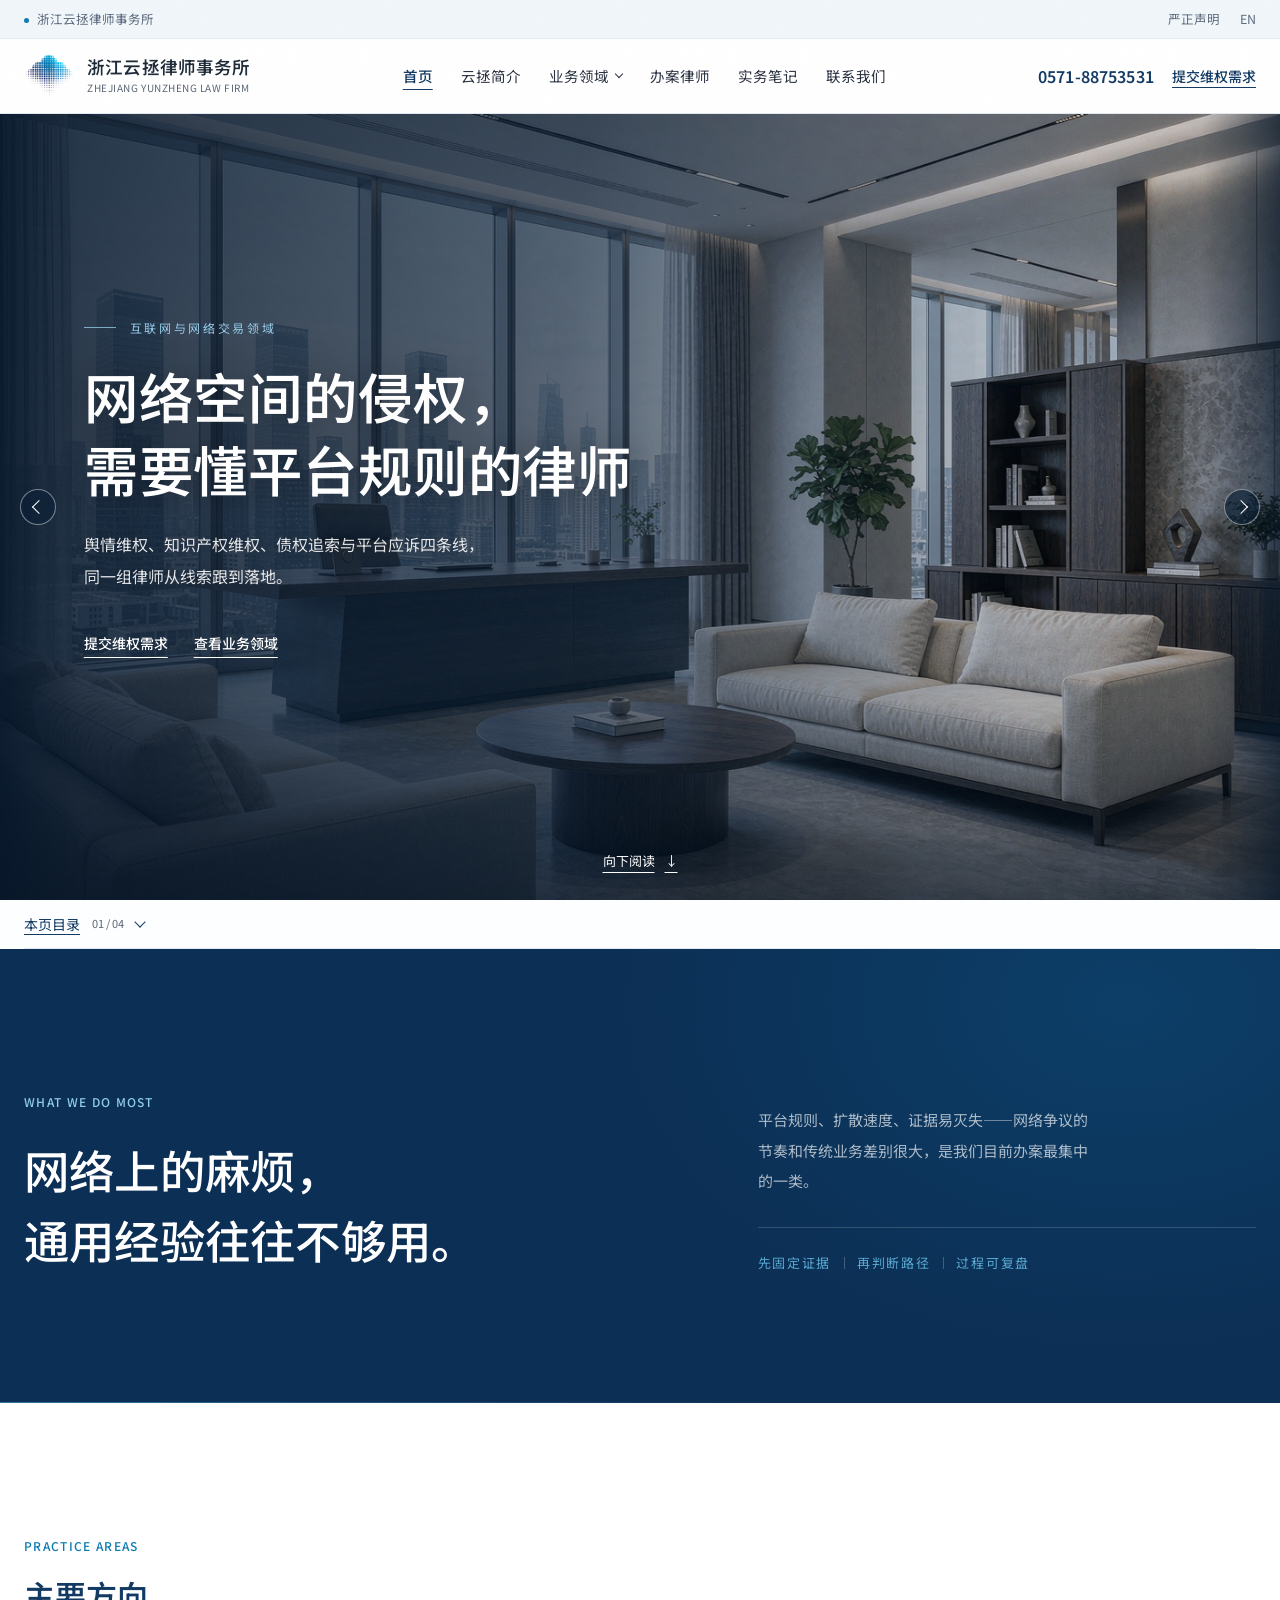
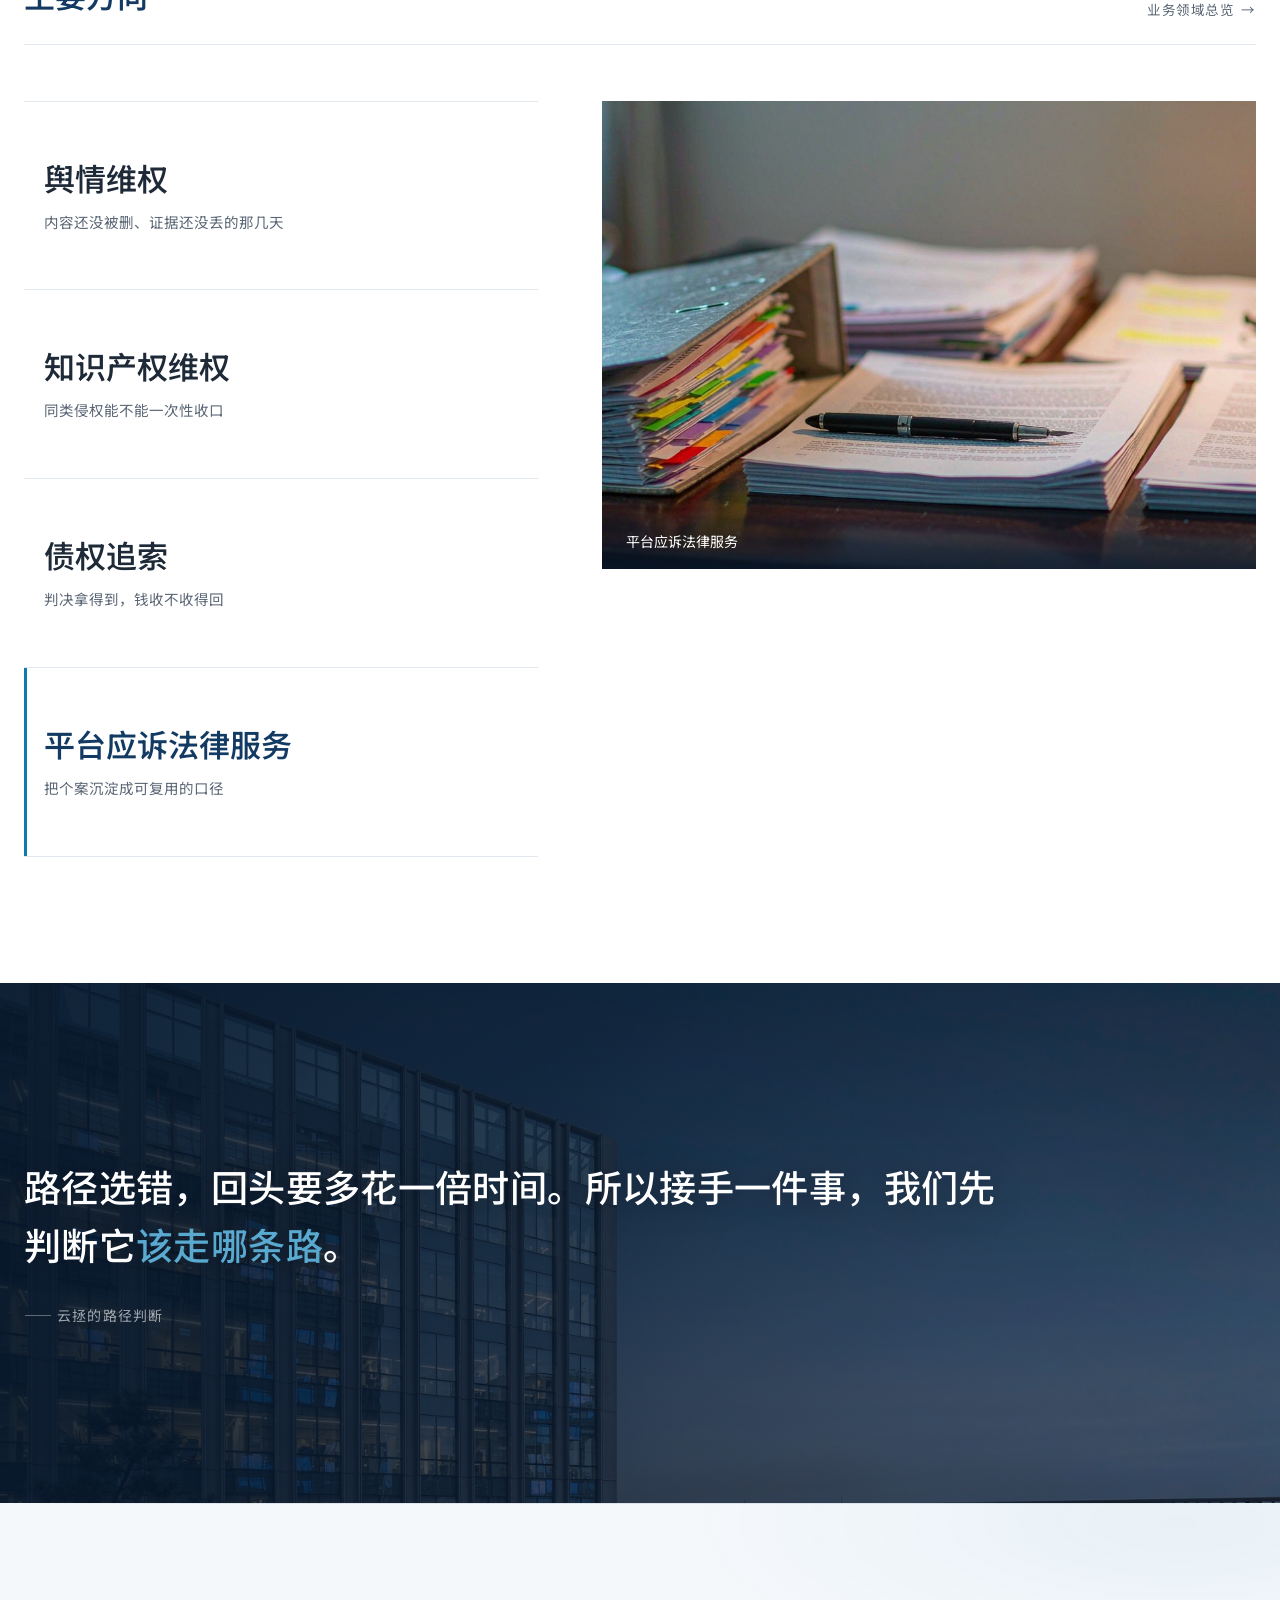
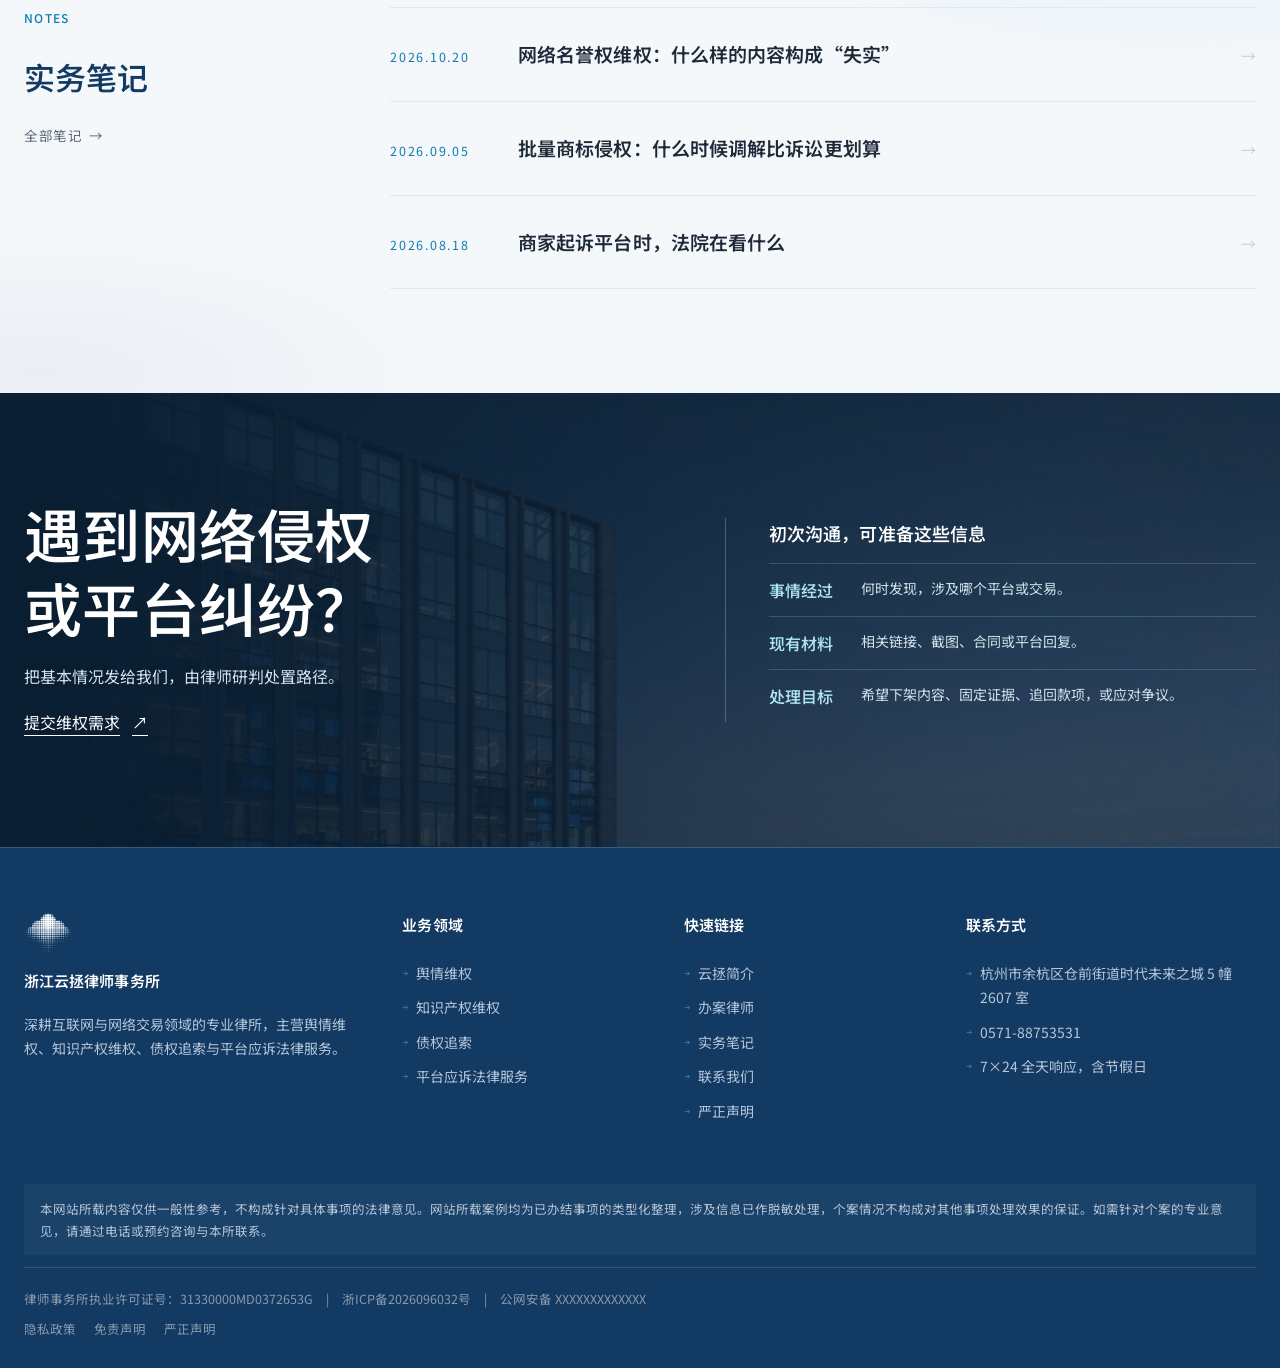
==== index.html @ eb2b9661 "Publish the latest Yunzheng website preview" ====
<!DOCTYPE html>
<html lang="zh-CN" data-page-motion="home">
<head>
<meta charset="UTF-8">
<meta name="viewport" content="width=device-width, initial-scale=1">
<title>浙江云拯律师事务所 | 舆情维权 · 知识产权维权 · 债权追索 · 平台应诉</title>
<meta name="description" content="深耕互联网与网络交易领域的专业律所，为品牌方、企业与电商平台提供舆情维权、知识产权维权、债权追索与平台应诉法律服务。">
<meta property="og:type" content="website">
<meta property="og:site_name" content="浙江云拯律师事务所">
<meta property="og:locale" content="zh_CN">
<meta property="og:title" content="浙江云拯律师事务所 | 舆情维权 · 知识产权维权 · 债权追索 · 平台应诉">
<meta property="og:description" content="深耕互联网与网络交易领域的律师事务所，提供从线索发现到处置落地的全流程法律服务。">
<meta property="og:url" content="https://loylee486-cloud.github.io/yunzheng-law-demo/">
<meta property="og:image" content="https://loylee486-cloud.github.io/yunzheng-law-demo/assets/img/hero-1.jpg">
<link rel="preload" as="image" href="assets/img/hero-1.jpg" fetchpriority="high">
<link rel="icon" type="image/png" href="assets/favicon.png">
<link rel="stylesheet" href="assets/style.css?v=20">
<script type="application/ld+json">
{
  "@context": "https://schema.org",
  "@graph": [
    {
      "@type": "LegalService",
      "@id": "https://www.cloudguardlaw.com/#org",
      "name": "浙江云拯律师事务所",
      "alternateName": "ZHEJIANG YUNZHENG LAW FIRM",
      "url": "https://www.cloudguardlaw.com/",
      "logo": "https://www.cloudguardlaw.com/assets/logo.png",
      "image": "https://www.cloudguardlaw.com/assets/logo.png",
      "description": "深耕互联网与网络交易领域的律师事务所，主营舆情维权、知识产权维权、债权追索与平台应诉法律服务。",
      "address": {
        "@type": "PostalAddress",
        "streetAddress": "仓前街道时代未来之城5幢2607室",
        "addressLocality": "杭州市",
        "addressRegion": "浙江省",
        "addressCountry": "CN"
      },
      "telephone": "+86-571-88753531",
      "areaServed": {
        "@type": "Country",
        "name": "中国"
      },
      "knowsAbout": [
        "网络名誉权维权",
        "网络侵权投诉",
        "舆情维权",
        "商标权维权",
        "著作权维权",
        "知识产权维权",
        "债权追索",
        "民间借贷纠纷",
        "货款追索",
        "合同欠款诉讼",
        "财产保全与强制执行",
        "平台治理应诉",
        "电商平台应诉法律服务"
      ]
    },
    {
      "@type": "WebSite",
      "@id": "https://www.cloudguardlaw.com/#site",
      "url": "https://www.cloudguardlaw.com/",
      "name": "浙江云拯律师事务所",
      "publisher": {
        "@id": "https://www.cloudguardlaw.com/#org"
      },
      "inLanguage": "zh-CN"
    }
  ]
}
</script>
<link rel="stylesheet" href="assets/interactions.css?v=11">
<link rel="stylesheet" href="assets/refinement.css?v=2">
</head>
<body>
<div class="topbar">
  <div class="wrap">
    <span><i class="dot"></i>浙江云拯律师事务所</span>
    <span class="right"><a href="#">严正声明</a><a href="#">EN</a></span>
  </div>
</div>

<header class="nav">
  <div class="wrap">
    <a href="index.html" class="brand">
      <span class="mark"><img src="assets/logo.png" alt="浙江云拯律师事务所"></span>
      <span>
        <span class="name">浙江云拯律师事务所</span>
        <span class="sub">ZHEJIANG YUNZHENG LAW FIRM</span>
      </span>
    </a>
    <nav class="menu">
      <a href="index.html" class="on">首页</a>
      <a href="about.html">云拯简介</a>
<div class="has-sub">
        <a href="practice.html">业务领域<i class="car" aria-hidden="true"></i></a>
        <div class="submenu">
          <a href="practice.html" class="sm-item"><b>业务领域总览</b><span>主要方向与办理方式</span></a>
          <a href="practice-yuqing.html" class="sm-item"><b>01　舆情维权</b><span>网络名誉与商誉侵权处置</span></a>
          <a href="practice-ip.html" class="sm-item"><b>02　知识产权维权</b><span>商标、著作、专利权与不正当竞争</span></a>
          <a href="practice-zhaiquan.html" class="sm-item"><b>03　债权追索</b><span>借贷、货款与合同欠款的追索处置</span></a>
          <a href="practice-platform.html" class="sm-item"><b>04　平台应诉法律服务</b><span>为平台方提供应诉代理</span></a>
        </div>
      </div>
      <a href="team.html">办案律师</a>
      <a href="insights.html">实务笔记</a>
      <a href="contact.html">联系我们</a>
    </nav>
    <div class="nav-cta">
      <a href="tel:057188753531" class="tel">0571-88753531</a>
      <a href="contact.html" class="btn btn-gold">提交维权需求</a>
      <button type="button" class="burger" id="burger">菜单</button>
    </div>
  </div>
</header>


<section class="hs" id="heroSlider" role="region" aria-roledescription="carousel" aria-label="云拯律师事务所首页轮播">
  <div class="hs-track">

    <article class="hs-slide is-active" id="scene-network" role="group" aria-roledescription="场景" aria-label="网络侵权">
      <div class="hs-media">
        <img src="assets/img/hero-1.jpg" alt="杭州现代律所会客空间场景示意" fetchpriority="high" decoding="async">
      </div>
      <div class="hs-inner">
        <div class="wrap">
          <span class="hs-eyebrow">互联网与网络交易领域</span>
          <h1 class="hs-title"><span>网络空间的侵权，</span><span>需要懂平台规则的律师</span></h1>
          <p class="hs-lead">舆情维权、知识产权维权、债权追索与平台应诉四条线，<br class="d-only">同一组律师从线索跟到落地。</p>
          <div class="hs-acts">
            <a href="contact.html" class="hs-btn hs-btn-solid">提交维权需求</a>
            <a href="practice.html" class="hs-btn hs-btn-ghost">查看业务领域</a>
          </div>
        </div>
      </div>
    </article>

    <article class="hs-slide" id="scene-method" data-tone="light" role="group" aria-roledescription="场景" aria-label="办案方式" aria-hidden="true" inert>
      <div class="hs-media">
        <img src="assets/img/hero-2.jpg" alt="律所会议室中的案卷材料" decoding="async">
      </div>
      <div class="hs-inner">
        <div class="wrap">
          <span class="hs-eyebrow">办案方式</span>
          <h2 class="hs-title">每一起案件，<br>都由律师从线索跟到落地</h2>
          <p class="hs-lead">线索排查、证据固定、投诉发函、调解与诉讼，由同一组律师跟进，不在环节之间转手。</p>
          <div class="hs-acts">
            <a href="team.html" class="hs-btn hs-btn-solid">了解办案律师</a>
            <a href="practice.html" class="hs-btn hs-btn-ghost">查看业务领域</a>
          </div>
        </div>
      </div>
    </article>

    <article class="hs-slide" id="scene-hangzhou" data-tone="light" role="group" aria-roledescription="场景" aria-label="立足杭州" aria-hidden="true" inert>
      <div class="hs-media">
        <img src="assets/img/hero-3.jpg" alt="杭州江畔天际线场景示意" decoding="async">
      </div>
      <div class="hs-inner">
        <div class="wrap">
          <span class="hs-eyebrow">浙江 · 杭州</span>
          <h2 class="hs-title">立足杭州，<br>面向全国提供法律服务</h2>
          <p class="hs-lead">基于对平台规则与各地裁判尺度的持续研究，为跨区域案件给出可执行方案。</p>
          <div class="hs-acts">
            <a href="contact.html" class="hs-btn hs-btn-solid">联系我们</a>
            <a href="about.html" class="hs-btn hs-btn-ghost">了解云拯</a>
          </div>
        </div>
      </div>
    </article>

  </div>

  <button type="button" class="hs-edge hs-edge-prev" aria-label="上一个场景"></button>
  <button type="button" class="hs-edge hs-edge-next" aria-label="下一个场景"></button>
  <span class="hs-status" role="status"></span>
  <a class="hs-read" href="#home-intro">向下阅读 <span aria-hidden="true">↓</span></a>
</section>

<section class="stmt no-wnum" id="home-intro">
  <div class="wrap">
    <div class="stmt-grid">
      <div class="stmt-lead">
        <span class="eyebrow-sm">What we do most</span>
        <h2>网络上的麻烦，<br>通用经验往往不够用。</h2>
      </div>
      <div class="stmt-side">
        <p>平台规则、扩散速度、证据易灭失——网络争议的节奏和传统业务差别很大，是我们目前办案最集中的一类。</p>
        <div class="stmt-keys"><span>先固定证据</span><span>再判断路径</span><span>过程可复盘</span></div>
      </div>
    </div>
  </div>
</section>

<section class="focus no-wnum" id="home-practice">
  <div class="wrap">
    <div class="focus-top">
      <div>
        <span class="eyebrow-sm">Practice areas</span>
        <h2>主要方向</h2>
      </div>
      <a class="focus-all" href="practice.html">业务领域总览<i>→</i></a>
    </div>
    <div class="focus-grid">
      <div class="focus-list">
        <a href="practice-yuqing.html" class="fl on" data-f="0">
          <b>舆情维权</b><em>内容还没被删、证据还没丢的那几天</em>
        </a>
        <a href="practice-ip.html" class="fl" data-f="1">
          <b>知识产权维权</b><em>同类侵权能不能一次性收口</em>
        </a>
        <a href="practice-zhaiquan.html" class="fl" data-f="2">
          <b>债权追索</b><em>判决拿得到，钱收不收得回</em>
        </a>
        <a href="practice-platform.html" class="fl" data-f="3">
          <b>平台应诉法律服务</b><em>把个案沉淀成可复用的口径</em>
        </a>
      </div>
      <div class="focus-stage" aria-hidden="true">
        <figure class="fs on" data-f="0"><img src="assets/img/editorial-20261118/band-night.jpg" alt="无人数字化法律研究办公区场景示意" loading="lazy"></figure>
        <figure class="fs" data-f="1"><img src="assets/img/band-desk.jpg" alt="桌上的案卷与证据材料" loading="lazy"></figure>
        <figure class="fs" data-f="2"><img src="assets/img/ph-zhaiquan.jpg" alt="债权案件卷宗" loading="lazy"></figure>
        <figure class="fs" data-f="3"><img src="assets/img/band-meet.jpg" alt="会议桌上的案卷材料" loading="lazy"></figure>
        <div class="focus-caption" aria-hidden="true">舆情维权</div>
      </div>
    </div>
  </div>
</section>

<section class="ab-quote has-photo">
  <img class="qbg" src="assets/img/band-city.jpg" alt="" loading="lazy">
  <div class="wrap">
    <blockquote>路径选错，回头要多花一倍时间。所以接手一件事，我们先判断它<em>该走哪条路</em>。</blockquote>
    <div class="qsrc">—— 云拯的路径判断</div>
  </div>
</section>

<section class="sec notes no-wnum">
  <div class="wrap">
    <div class="notes-grid">
      <div class="notes-head">
        <span class="eyebrow-sm">Notes</span>
        <h2>实务笔记</h2>
        <a class="focus-all" href="insights.html">全部笔记<i>→</i></a>
      </div>
      <div class="notes-list">
        <a href="insights.html"><i>2026.10.20</i><b>网络名誉权维权：什么样的内容构成“失实”</b></a>
        <a href="insights.html"><i>2026.09.05</i><b>批量商标侵权：什么时候调解比诉讼更划算</b></a>
        <a href="insights.html"><i>2026.08.18</i><b>商家起诉平台时，法院在看什么</b></a>
      </div>
    </div>
  </div>
</section>

<section class="consult-closing" aria-labelledby="consult-heading">
  <img class="consult-photo" src="assets/img/band-city.jpg" alt="" loading="lazy" decoding="async">
  <div class="wrap consult-layout">
    <div class="consult-lead">
      <h2 id="consult-heading">遇到网络侵权<br>或平台纠纷？</h2>
      <p>把基本情况发给我们，由律师研判处置路径。</p>
      <a href="contact.html">提交维权需求 <span aria-hidden="true">↗</span></a>
    </div>
    <div class="consult-guide">
      <h3>初次沟通，可准备这些信息</h3>
      <dl>
        <div><dt>事情经过</dt><dd>何时发现，涉及哪个平台或交易。</dd></div>
        <div><dt>现有材料</dt><dd>相关链接、截图、合同或平台回复。</dd></div>
        <div><dt>处理目标</dt><dd>希望下架内容、固定证据、追回款项，或应对争议。</dd></div>
      </dl>
    </div>
  </div>
</section>

<footer class="home-footer">
  <div class="wrap">
    <div class="foot-grid">
      <div>
        <img class="footer-mark" src="assets/logo-white.png" alt="" width="48">
        <h4>浙江云拯律师事务所</h4>
        <p>深耕互联网与网络交易领域的专业律所，主营舆情维权、知识产权维权、债权追索与平台应诉法律服务。</p>
      </div>
      <div>
        <h4>业务领域</h4>
        <ul>
          <li><a href="practice-yuqing.html">舆情维权</a></li>
          <li><a href="practice-ip.html">知识产权维权</a></li>
          <li><a href="practice-zhaiquan.html">债权追索</a></li>
          <li><a href="practice-platform.html">平台应诉法律服务</a></li>
        </ul>
      </div>
      <div>
        <h4>快速链接</h4>
        <ul>
          <li><a href="about.html">云拯简介</a></li>
          <li><a href="team.html">办案律师</a></li>
          <li><a href="insights.html">实务笔记</a></li>
          <li><a href="contact.html">联系我们</a></li>
          <li><a href="#">严正声明</a></li>
        </ul>
      </div>
      <div>
        <h4>联系方式</h4>
        <ul>
          <li>杭州市余杭区仓前街道时代未来之城 5 幢 2607 室</li>
          <li><a href="tel:057188753531">0571-88753531</a></li>
          <li>7×24 全天响应，含节假日</li>
        </ul>
      </div>
    </div>
    <div class="disclaimer">本网站所载内容仅供一般性参考，不构成针对具体事项的法律意见。网站所载案例均为已办结事项的类型化整理，涉及信息已作脱敏处理，个案情况不构成对其他事项处理效果的保证。如需针对个案的专业意见，请通过电话或预约咨询与本所联系。</div>
    <div class="foot-b">
      <div>律师事务所执业许可证号：31330000MD0372653G　|　<a href="https://beian.miit.gov.cn/" target="_blank" rel="noopener">浙ICP备2026096032号</a>　|　公网安备 XXXXXXXXXXXXX</div>
      <div class="links"><a href="privacy.html">隐私政策</a><a href="disclaimer.html">免责声明</a><a href="#">严正声明</a></div>
    </div>
  </div>
</footer>

<div class="mbar">
  <a href="tel:057188753531" class="c1">拨打电话</a>
  <a href="contact.html" class="c2">提交需求</a>
</div>

<script src="assets/main.js?v=9"></script>
<script src="assets/interactions.js?v=9"></script>
</body>
</html>
---- assets/style.css ----
:root{
  --navy:#123A63;
  --navy-deep:#0C2F55;
  --gold:#0E7CB0;
  --gold-soft:#59A9D0;
  --ink:#1E2A38;
  --muted:#5A6675;
  --line:#E2E8F0;
  --soft:#F5F8FB;
  --tint:#EAF2FA;
}
*{margin:0;padding:0;box-sizing:border-box}
body{
  font-family:-apple-system,BlinkMacSystemFont,"PingFang SC","Hiragino Sans GB","Microsoft YaHei",sans-serif;
  color:var(--ink);background:#fff;line-height:1.75;
  -webkit-font-smoothing:antialiased;
}
a{text-decoration:none;color:inherit}
.wrap{max-width:1200px;margin:0 auto;padding:0 24px}
.eyebrow{font-size:12px;letter-spacing:.18em;color:var(--gold);text-transform:uppercase}
.sec{padding:88px 0}
.sec-soft{background:var(--soft)}
h2.t{font-size:32px;font-weight:600;letter-spacing:-.01em;display:flex;align-items:baseline;gap:16px;flex-wrap:wrap}
h2.t .en{display:inline;font-size:11.5px;font-weight:400;letter-spacing:.18em;color:#9BABBE;margin-top:0}
.blk-head h2.t .en,.sec-head h2.t .en{margin-left:9px}
.sec-head{margin-bottom:48px}
.sec-head p{color:var(--muted);margin-top:14px;max-width:640px}

/* topbar */
.topbar{background:#F1F6FB;color:#5C6B7E;font-size:12.5px;border-bottom:1px solid #E3EBF4}
.topbar .wrap{display:flex;justify-content:space-between;align-items:center;height:38px;gap:16px}
.topbar a:hover{color:var(--gold)}
.topbar .right{display:flex;gap:20px}
.dot{display:inline-block;width:5px;height:5px;border-radius:50%;background:var(--gold);margin-right:8px;vertical-align:middle}

/* nav */
header.nav{position:sticky;top:0;z-index:60;background:#fff;border-bottom:1px solid var(--line)}
.nav .wrap{display:flex;align-items:center;justify-content:space-between;height:74px}
.brand{display:flex;align-items:center;gap:13px;flex:none}
.brand .mark{width:50px;flex:none;display:block}
.brand .mark img{width:100%;height:auto;display:block}
.brand .name{display:block;font-size:17.5px;font-weight:600;letter-spacing:.01em;line-height:1.3;white-space:nowrap}
.brand .sub{display:block;font-size:10px;color:var(--muted);letter-spacing:-.02em;white-space:nowrap}
.menu{display:flex;align-items:center;gap:26px;font-size:14.5px;white-space:nowrap}
.menu a{position:relative;padding:4px 0;color:#2A3140}
.menu a:hover{color:var(--navy)}
.menu a::after{content:"";position:absolute;left:0;right:100%;bottom:0;height:2px;background:var(--gold);transition:right .25s}
.menu a:hover::after{right:0}

/* 业务领域 —— 下拉菜单 */
.menu .has-sub{position:relative;display:flex;align-items:center;height:74px}
.menu .has-sub>a{display:inline-flex;align-items:center;gap:7px}
.menu .has-sub>a .car{width:6px;height:6px;border-right:1.4px solid currentColor;border-bottom:1.4px solid currentColor;
  transform:translateY(-2px) rotate(45deg);transition:transform .3s}
.menu .has-sub:hover>a .car,.menu .has-sub.open>a .car{transform:translateY(1px) rotate(-135deg)}
.submenu{position:absolute;top:100%;left:-20px;width:264px;background:#fff;border:1px solid var(--line);
  box-shadow:0 18px 40px -18px rgba(18,58,99,.30);padding:8px;z-index:70;
  opacity:0;visibility:hidden;transform:translateY(-8px);transition:opacity .26s,transform .26s,visibility .26s}
.submenu::before{content:"";position:absolute;left:0;right:0;top:-26px;height:26px}
.menu .has-sub:hover>.submenu,.menu .has-sub:focus-within>.submenu,.menu .has-sub.open>.submenu{
  opacity:1;visibility:visible;transform:translateY(0)}
.sm-item{display:block;position:relative;padding:12px 14px 12px 16px;white-space:normal;color:var(--navy)}
.sm-item::after{display:none}
.sm-item::before{content:"";position:absolute;left:0;top:0;bottom:0;width:2px;background:var(--gold);
  transform:scaleY(0);transform-origin:center;transition:transform .3s}
.sm-item b{display:block;font-size:14.5px;font-weight:600;line-height:1.5;transition:color .28s}
.sm-item span{display:block;font-size:12px;color:#8A97A8;line-height:1.6;margin-top:4px;transition:color .28s}
.sm-item:hover{background:var(--navy-deep)}
.sm-item:hover::before{transform:scaleY(1)}
.sm-item:hover b{color:#fff}
.sm-item:hover span{color:#9FB8CE}
.sm-item.cur b{color:var(--gold)}
.sm-item.cur::before{transform:scaleY(1);background:var(--gold)}
.sm-item.cur:hover b{color:#fff}
.btn{display:inline-block;padding:11px 26px;border-radius:2px;font-size:14.5px;transition:.2s;cursor:pointer;border:1px solid transparent}
.btn-gold{background:var(--navy);color:#fff}
.btn-gold:hover{background:var(--navy-deep)}
.btn-line{border-color:var(--gold);color:var(--gold)}
.btn-line:hover{background:var(--gold);color:#fff}
.nav-cta{display:flex;align-items:center;gap:18px}
.nav-cta .tel{font-size:16px;font-weight:600;color:var(--navy);white-space:nowrap;
  letter-spacing:.01em;font-variant-numeric:tabular-nums}
.nav-cta .tel:hover{color:var(--gold)}
.nav-cta .btn{white-space:nowrap}
.burger{display:none;font-size:22px;background:none;border:none;cursor:pointer;color:var(--navy)}

/* hero —— 首屏铺满视口 */
:root{--headh:112px}
.hero{background:linear-gradient(168deg,#EDF5FC 0%,#F7FAFE 46%,#FFFFFF 100%);color:var(--navy);position:relative;overflow:hidden;isolation:isolate}
.hero .grid-bg{position:absolute;inset:-40px;z-index:0;
  background-image:linear-gradient(rgba(18,58,99,.05) 1px,transparent 1px),linear-gradient(90deg,rgba(18,58,99,.05) 1px,transparent 1px);
  background-size:76px 76px;
  -webkit-mask-image:radial-gradient(125% 95% at 62% 26%,#000 18%,transparent 76%);
  mask-image:radial-gradient(125% 95% at 62% 26%,#000 18%,transparent 76%);
  animation:gridSlide 34s linear infinite}
@keyframes gridSlide{
  0%{background-position:0 0,0 0}
  100%{background-position:76px 76px,76px 76px}
}
.hero .glow{position:absolute;inset:-18%;z-index:0;
  background:
    radial-gradient(46% 40% at 78% 12%,rgba(14,124,176,.16),transparent 64%),
    radial-gradient(52% 46% at 6% 92%,rgba(18,58,99,.09),transparent 66%),
    radial-gradient(30% 28% at 46% 54%,rgba(89,169,208,.13),transparent 72%);
  animation:heroDrift 22s ease-in-out infinite alternate}
@keyframes heroDrift{
  0%{transform:translate3d(0,0,0) scale(1)}
  50%{transform:translate3d(-3.2%,2.4%,0) scale(1.09)}
  100%{transform:translate3d(2.4%,-2%,0) scale(1.04)}
}
/* 首屏背景：流动线条 + 呼吸节点 + 缓慢旋转的环 */
.hero-web{position:absolute;inset:-60px;z-index:1;pointer-events:none;overflow:hidden}
.hero-web svg{position:absolute;left:50%;top:50%;transform:translate(-50%,-50%);
  width:max(1440px,118%);height:100%;min-height:640px}
.hero-web .ln{fill:none;stroke:rgba(18,58,99,.15);stroke-width:1}
.hero-web .fl{fill:none;stroke:rgba(14,124,176,.6);stroke-width:1.4;stroke-linecap:round;
  stroke-dasharray:5 260;animation:dashFlow 9s linear infinite}
.hero-web .fl.d2{animation-duration:12s;animation-delay:-3s}
.hero-web .fl.d3{animation-duration:15s;animation-delay:-6s}
@keyframes dashFlow{from{stroke-dashoffset:1320}to{stroke-dashoffset:0}}
.hero-web .nd{fill:rgba(14,124,176,.85);animation:ndBreathe 4.2s ease-in-out infinite}
.hero-web .nd:nth-of-type(2n){animation-delay:-1.4s}
.hero-web .nd:nth-of-type(3n){animation-delay:-2.6s}
@keyframes ndBreathe{0%,100%{opacity:.28}50%{opacity:1}}
/* 源头：侵权内容出现，向外扩散 */
.hero-web .src{fill:#0E7CB0}
.hero-web .src-pulse{fill:none;stroke:rgba(14,124,176,.5);stroke-width:1;animation:srcPulse 3.8s ease-out infinite}
.hero-web .src-pulse.p2{animation-delay:-1.9s}
@keyframes srcPulse{0%{r:8;opacity:.8}100%{r:56;opacity:0}}
/* 处置节点：盾牌呼吸，被拦下的传播在此消散 */
.hero-web .sh{fill:rgba(255,255,255,.94);stroke:rgba(18,58,99,.32);stroke-width:1.4}
.hero-web .sh-in{fill:none;stroke:#0E7CB0;stroke-width:2.2;stroke-linecap:round;stroke-linejoin:round}
.hero-web .block{fill:rgba(14,124,176,.85);animation:blockFade 3.8s ease-out infinite}
@keyframes blockFade{0%{opacity:.95;r:3.5}60%{opacity:0;r:11}100%{opacity:0;r:11}}
.hero-web .ln.off{stroke:rgba(18,58,99,.07)}
/* 平台内容页：框体漂浮 + 内容行持续刷新 */
.hero-web .winfloat{animation:winFloat 9s ease-in-out infinite alternate}
.hero-web .winfloat.d2{animation-duration:11s;animation-delay:-3s}
.hero-web .winfloat.d3{animation-duration:13s;animation-delay:-6s}
@keyframes winFloat{from{transform:translateY(-8px)}to{transform:translateY(8px)}}
.hero-web .frame{fill:rgba(255,255,255,.62);stroke:rgba(18,58,99,.22);stroke-width:1}
.hero-web .bar{stroke:rgba(18,58,99,.18);stroke-width:1;fill:none}
.hero-web .dot{fill:rgba(18,58,99,.3)}
.hero-web .row{fill:rgba(18,58,99,.2);transform-box:fill-box;transform-origin:left center;
  animation:rowLoad 6s ease-in-out infinite}
.hero-web .row:nth-of-type(2){animation-delay:-1.1s}
.hero-web .row:nth-of-type(3){animation-delay:-2.4s}
.hero-web .row:nth-of-type(4){animation-delay:-3.6s}
@keyframes rowLoad{0%,100%{transform:scaleX(.42)}50%{transform:scaleX(1)}}
.hero-web .ring{fill:none;stroke:rgba(18,58,99,.13);stroke-width:1;stroke-dasharray:3 11;
  transform-box:view-box;transform-origin:660px 470px;animation:spin 78s linear infinite}
.hero-web .ring.r2{stroke:rgba(18,58,99,.10);stroke-dasharray:1 16;animation-duration:118s;animation-direction:reverse}
@keyframes spin{to{transform:rotate(360deg)}}
@media(max-width:1180px){.hero-web{opacity:.6}}
@media(max-width:820px){.hero-web{display:none}}
.hero .inner{position:relative;z-index:3;max-width:1200px;margin:0 auto;padding:80px 24px 34px;
  display:grid;grid-template-columns:minmax(0,1fr) 336px;grid-template-rows:1fr auto;
  gap:60px 76px;align-items:center;
  min-height:calc(100vh - var(--headh));min-height:calc(100svh - var(--headh))}
.hero h1{font-size:58px;line-height:1.3;font-weight:600;letter-spacing:-.018em;margin:26px 0 0;max-width:720px}
.hero p.lead{font-size:17px;color:#4C5C70;max-width:560px;line-height:1.95;margin-top:26px}
.hero .eyebrow{color:var(--gold);display:inline-flex;align-items:center;gap:13px}
.hero .eyebrow::before{content:"";width:28px;height:1px;background:var(--gold);opacity:.75}
.hero .acts{display:flex;gap:14px;margin-top:40px;flex-wrap:wrap}
.hero .btn-gold{background:var(--navy);color:#fff}
.hero .btn-gold:hover{background:var(--navy-deep)}
.hero .btn-line{border-color:rgba(18,58,99,.32);color:var(--navy)}
.hero .btn-line:hover{background:var(--navy);color:#fff;border-color:var(--navy)}
.hero-copy>*{animation:fuIn .85s cubic-bezier(.22,.61,.36,1) both}
.hero-copy>*:nth-child(1){animation-delay:.06s}
.hero-copy>*:nth-child(2){animation-delay:.16s}
.hero-copy>*:nth-child(3){animation-delay:.28s}
.hero-copy>*:nth-child(4){animation-delay:.4s}
@keyframes fuIn{from{opacity:0;transform:translateY(22px)}to{opacity:1;transform:none}}
.hero-index{border-top:1px solid rgba(18,58,99,.16);align-self:stretch;display:flex;flex-direction:column}
.hero-index .cap{font-size:11px;letter-spacing:.2em;color:#8B9AB0;padding:14px 2px 4px;text-transform:uppercase}
.hero-index a{flex:1;display:flex;align-items:center;gap:16px;padding:20px 2px;border-bottom:1px solid rgba(18,58,99,.16);transition:padding-left .35s,background .35s;animation:fuIn .85s cubic-bezier(.22,.61,.36,1) both}
.hero-index a:nth-child(2){animation-delay:.5s}
.hero-index a:nth-child(3){animation-delay:.6s}
.hero-index a:nth-child(4){animation-delay:.7s}
.hero-index a:hover{padding-left:12px;background:rgba(18,58,99,.035)}
.hero-index i{font-style:normal;font-size:11px;letter-spacing:.13em;color:#93A2B5;flex:none;transition:color .3s}
.hero-index a:hover i{color:var(--gold)}
.hero-index b{display:block;font-size:16.5px;font-weight:500;color:var(--navy);letter-spacing:.01em}
.hero-index em{display:block;font-style:normal;font-size:10.5px;letter-spacing:.15em;color:#97A6B9;margin-top:5px;text-transform:uppercase}
.hero-index .arw{margin-left:auto;color:#A9B6C6;font-size:14px;transition:.3s}
.hero-index a:hover .arw{color:var(--gold);transform:translateX(4px)}
/* 首屏底部条：铺满后排在视口下沿 */
.hero-foot{grid-column:1/-1;display:flex;align-items:center;justify-content:space-between;gap:20px;
  border-top:1px solid rgba(18,58,99,.13);padding-top:18px;font-size:12.5px;color:#7A8A9E;letter-spacing:.04em}
.hero-foot .loc{display:inline-flex;align-items:center;gap:9px}
.hero-foot .loc i{width:5px;height:5px;border-radius:50%;background:var(--gold);animation:ndBreathe 3s ease-in-out infinite}
.hero-foot .sc{display:inline-flex;align-items:center;gap:10px;color:#7A8A9E}
.hero-foot .sc svg{width:13px;height:22px;fill:none;stroke:#7A8A9E;stroke-width:1.3;animation:scBob 2.1s ease-in-out infinite}
@keyframes scBob{0%,100%{transform:translateY(-3px);opacity:.5}50%{transform:translateY(3px);opacity:1}}
@media(max-width:760px){.hero-foot .sc{display:none}}
@media (prefers-reduced-motion:reduce){
  .hero .glow,.hero .grid-bg,.hero-copy>*,.hero-index a,
  .hero-web .fl,.hero-web .nd,.hero-web .ring,.hero-web .src-pulse,.hero-web .block,
  .hero-web .winfloat,.hero-web .row,
  .hero-foot .loc i,.hero-foot .sc svg{animation:none}
  .hero-web .row{transform:scaleX(.8)}
}
.hero-stats{border-top:1px solid rgba(18,58,99,.14);position:relative;z-index:2}
.hero-stats .wrap{display:grid;grid-template-columns:repeat(3,1fr);gap:20px;padding:34px 24px}
.stat b{display:block;font-size:34px;font-weight:600;color:var(--navy);line-height:1.2}
.stat span{font-size:13.5px;color:var(--muted)}
.hero-deco{display:none}

/* chain */
.chain{display:grid;grid-template-columns:repeat(6,1fr);border:1px solid var(--line);background:#fff;border-radius:3px;overflow:hidden;box-shadow:0 1px 2px rgba(18,58,99,.04),0 16px 36px -26px rgba(18,58,99,.20)}
.chain .step{padding:24px 18px;border-right:1px solid var(--line)}
.chain .step:last-child{border-right:none}
.chain i{display:block;font-size:12px;color:var(--gold);letter-spacing:.14em;font-style:normal;font-weight:600}
.chain b{display:block;font-size:15.5px;margin:10px 0 7px;font-weight:600}
.chain span{font-size:12.5px;color:var(--muted);line-height:1.65;display:block}

/* adv */
.adv-grid{display:grid;grid-template-columns:repeat(4,1fr);gap:20px}
.adv{border-left:2px solid var(--gold);padding:4px 0 4px 18px}
.adv b{display:block;font-size:16px;margin-bottom:8px}
.adv span{font-size:13.5px;color:var(--muted);line-height:1.7;display:block}

/* cases */
.case-grid{display:grid;grid-template-columns:repeat(3,1fr);gap:24px}
.case{background:#fff;border:1px solid var(--line);border-radius:3px;padding:28px 26px;transition:.25s}
.case:hover{border-color:var(--gold)}
.case .tag{display:inline-block;font-size:11.5px;color:var(--gold);border:1px solid var(--gold);border-radius:2px;padding:2px 9px;margin-bottom:14px}
.case h3{font-size:17px;font-weight:600;line-height:1.6;margin-bottom:12px}
.case p{font-size:13.5px;color:var(--muted);line-height:1.8}

/* table */
.tbl{width:100%;border-collapse:collapse;background:#fff;border:1px solid var(--line);border-radius:3px;overflow:hidden;font-size:14px}
.tbl th{background:var(--navy);color:#fff;text-align:left;padding:14px 18px;font-weight:500;font-size:13.5px}
.tbl td{padding:14px 18px;border-top:1px solid var(--line);color:#3A4352;vertical-align:top}
.tbl td:first-child{color:var(--navy);font-weight:500;white-space:nowrap}
.tbl tr:hover td{background:var(--soft)}

/* about */
/* 整屏区块：内容在视口内垂直居中铺满 */
.sec-fill{display:flex;align-items:center;padding:104px 0;
  min-height:100vh;min-height:100svh}
.sec-fill>.wrap{width:100%}
@media(max-width:900px){.sec-fill{min-height:0;padding:60px 0;display:block}}
.about-grid{display:grid;grid-template-columns:1.15fr 1fr;gap:64px;align-items:center}
/* 云拯简介：不再是大白底 —— 细网格 + 品牌光斑 + 斜向浅蓝渐变 */
#about.sec-fill{background:
  linear-gradient(rgba(18,58,99,.034) 1px,transparent 1px),
  linear-gradient(90deg,rgba(18,58,99,.034) 1px,transparent 1px),
  radial-gradient(64% 56% at 92% 8%,rgba(14,124,176,.13),transparent 68%),
  radial-gradient(56% 48% at 4% 96%,rgba(18,58,99,.10),transparent 70%),
  linear-gradient(158deg,#FFFFFF 0%,#F7FAFD 38%,#E4EEF8 100%);
  background-size:64px 64px,64px 64px,auto,auto,auto}
/* 右列：照片在上，能力卡在下，一起撑满整屏高度 */
.about-media{display:flex;flex-direction:column;gap:22px;min-height:0}
.about-media .shot{flex:1 1 auto;min-height:230px;display:flex;flex-direction:column;align-items:center;justify-content:center}
.about-media .shot span{font-size:12.5px;color:rgba(18,58,99,.6);letter-spacing:.05em}
.sec-fill .about-grid{grid-template-columns:.92fr 1.08fr;gap:70px;min-height:62vh;align-items:stretch}
.sec-fill .about-grid .hd{display:flex;flex-direction:column;justify-content:center;max-width:520px}
.sec-fill .about-media .deep-card{flex:0 0 auto}
.sec-fill .deep-card{display:flex;flex-direction:column;justify-content:center;padding:46px 40px 42px}
.sec-fill .deep-card li{padding:20px 0}
.sec-fill .deep-card li b{font-size:16.5px}
.sec-fill .about-quote{font-size:19px;margin:28px 0}
.sec-fill h2.t{font-size:36px}
.about-grid p{color:var(--muted);margin-bottom:16px}
.about-quote{border-left:3px solid var(--gold);padding:6px 0 6px 20px;font-size:18px;color:var(--navy);margin:24px 0}
.feat-box{background:linear-gradient(180deg,#fff,#FCFDFE);border:1px solid var(--line);border-radius:3px;padding:32px;
  box-shadow:0 1px 2px rgba(18,58,99,.04),0 16px 36px -24px rgba(18,58,99,.18);position:relative;overflow:hidden}
.feat-box::before{content:"";position:absolute;left:0;top:0;width:100%;height:2px;
  background:linear-gradient(90deg,var(--gold),rgba(14,124,176,0))}
.feat-box li{list-style:none;padding:14px 0;border-bottom:1px dashed var(--line);display:flex;gap:14px;align-items:flex-start}
.feat-box li:last-child{border-bottom:none}
.feat-box li i{color:var(--gold);font-style:normal;font-weight:600;flex:none}

/* services */
.svc-grid{display:grid;grid-template-columns:repeat(3,1fr);gap:24px}
.svc{background:#fff;border:1px solid var(--line);border-radius:3px;padding:36px 30px;transition:.25s;display:flex;flex-direction:column}
.svc:hover{border-color:var(--gold);transform:translateY(-3px)}
.svc .num{font-size:13px;color:var(--gold);letter-spacing:.16em}
.svc h3{font-size:21px;margin:10px 0 14px;font-weight:600}
.svc p{color:var(--muted);font-size:14.5px;margin-bottom:20px}
.svc ul{list-style:none;margin-top:auto}
.svc ul li{font-size:14px;color:#3A4352;padding:7px 0;border-top:1px solid var(--line);display:flex;justify-content:space-between}
.svc ul li span{color:var(--muted);font-size:12.5px}

/* team */
.team-grid{display:grid;grid-template-columns:repeat(3,1fr);gap:24px}
.lawyer{background:#fff;border:1px solid var(--line);border-radius:3px;overflow:hidden;transition:.25s}
.lawyer:hover{border-color:var(--gold)}
.ph{height:230px;background:var(--soft);display:flex;align-items:center;justify-content:center;font-size:52px;color:#C4CBD6;font-weight:300;border-bottom:1px solid var(--line)}
.lawyer .body{padding:22px 24px 24px}
.lawyer h3{font-size:18px;font-weight:600}
.lawyer .role{font-size:13px;color:var(--gold);margin:4px 0 12px}
.tags{display:flex;flex-wrap:wrap;gap:6px;margin-bottom:14px}
.tags em{font-style:normal;font-size:12px;background:var(--soft);color:var(--muted);padding:3px 9px;border-radius:2px}
.lawyer .lic{font-size:12px;color:#8A93A2;border-top:1px solid var(--line);padding-top:12px}

/* news */
.news-grid{display:grid;grid-template-columns:repeat(3,1fr);gap:24px}
.post{background:#fff;border:1px solid var(--line);border-radius:3px;padding:30px;transition:.25s}
.post:hover{border-color:var(--gold)}
.post .date{font-size:12.5px;color:var(--gold);letter-spacing:.06em}
.post h3{font-size:17.5px;margin:12px 0 10px;font-weight:600;line-height:1.6}
.post p{font-size:14px;color:var(--muted)}

/* contact */
.contact-grid{display:grid;grid-template-columns:1fr 1fr;gap:56px}
.form-row{display:flex;gap:14px}
.form-row .f{flex:1}
.f{margin-bottom:16px}
.f label{display:block;font-size:13.5px;margin-bottom:7px;color:#3A4352}
.f input,.f select,.f textarea{width:100%;padding:11px 13px;border:1px solid var(--line);border-radius:2px;font-size:14.5px;font-family:inherit;background:#fff;color:var(--ink)}
.f input:focus,.f select:focus,.f textarea:focus{outline:none;border-color:var(--navy)}
.f textarea{resize:vertical;min-height:96px}
.agree{display:flex;gap:9px;align-items:flex-start;font-size:12.5px;color:var(--muted);margin:6px 0 18px}
.agree input{margin-top:4px}
/* 必填标记与提示 */
.f label i.req,.agree i.req{font-style:normal;color:#C0392B;margin-left:3px;font-weight:400}
.f select:invalid{color:#8A97A8}
.form-note{font-size:12.5px;color:var(--muted);margin:-2px 0 16px;line-height:1.6}
.form-note i{font-style:normal;color:#C0392B;margin-right:3px}
/* 扫码联系 */
.qr-sec{background:var(--soft)}
.qr-head{max-width:600px;margin-bottom:40px}
.qr-head h2.t{font-size:30px}
.qr-head p{color:var(--muted);margin-top:12px;font-size:14.5px}
.qr-grid{display:grid;grid-template-columns:1fr 1fr;gap:24px}
.qr-card{display:flex;align-items:center;gap:24px;background:#fff;border:1px solid var(--line);
  border-radius:3px;padding:22px 24px;transition:border-color .25s,box-shadow .25s}
.qr-card:hover{border-color:#C9D8E6;box-shadow:0 12px 26px -20px rgba(18,58,99,.4)}
.qr-card img{width:160px;height:160px;flex:0 0 160px;display:block;border-radius:2px}
.qr-txt b{display:block;font-size:15.5px;color:var(--navy);margin-bottom:7px;letter-spacing:.01em}
.qr-txt span{display:block;font-size:13px;color:var(--muted);line-height:1.7}
.info-list{list-style:none}
.info-list li{padding:18px 0;border-bottom:1px solid var(--line)}
.info-list li:first-child{border-top:1px solid var(--line)}
.info-list b{display:block;font-size:13px;color:var(--muted);font-weight:400;margin-bottom:4px}
.info-list strong{font-size:16px;color:var(--navy);font-weight:600;display:block}
.info-list .note{font-size:13px;color:var(--muted);display:block;margin-top:3px}
.map{height:180px;background:var(--soft);border:1px solid var(--line);border-radius:3px;display:flex;align-items:center;justify-content:center;color:var(--muted);font-size:13.5px;margin-top:20px}

/* footer */
footer{background:var(--navy);color:#B6C6D8;padding:64px 0 0;font-size:14px}
.foot-grid{display:grid;grid-template-columns:1.4fr 1fr 1fr 1.2fr;gap:40px;padding-bottom:44px}
footer h4{color:#fff;font-size:15px;font-weight:600;margin-bottom:18px}
footer li{list-style:none;padding:5px 0}
footer a:hover{color:#fff}
.foot-b{border-top:1px solid rgba(255,255,255,.12);padding:20px 0 28px;font-size:12.5px;color:#8A99AC}
.foot-b .links{display:flex;gap:18px;flex-wrap:wrap;margin-top:8px}
.disclaimer{background:rgba(255,255,255,.04);border-radius:2px;padding:14px 16px;margin:12px 0;font-size:12.5px;line-height:1.7}

/* mobile bar */
.mbar{display:none;position:fixed;left:0;right:0;bottom:0;z-index:70;background:#fff;border-top:1px solid var(--line);padding:10px 16px;gap:10px}
.mbar a{flex:1;text-align:center;padding:11px;border-radius:2px;font-size:14.5px}
.mbar .c1{background:var(--navy);color:#fff}
.mbar .c2{background:var(--gold);color:#fff}

/* 960–1180 之间导航已排满，电话在此区间收起，交给移动端底部联系条 */
@media(max-width:1180px){
  .nav-cta .tel{display:none}
}

@media(max-width:960px){
  .menu,.nav-cta .tel{display:none}
  .menu{align-items:stretch;flex-direction:column;position:absolute;top:100%;left:0;right:0;
    background:#fff;padding:16px 24px;border-bottom:1px solid var(--line);
    max-height:var(--menu-max-height,calc(100vh - 180px));overflow-y:auto;overscroll-behavior-y:contain}
  .menu.is-open{display:flex}
  .menu>*{flex-shrink:0}
  .menu .has-sub{height:auto;align-items:flex-start;flex-direction:column}
  .menu .has-sub>a .car{transform:translateY(-2px) rotate(45deg)}
  .menu .has-sub.open>a .car{transform:translateY(1px) rotate(-135deg)}
  .submenu{display:none;position:static;width:100%;left:auto;border:none;box-shadow:none;padding:4px 0 8px 14px;
    opacity:1;visibility:visible;transform:none}
  .menu .has-sub.open>.submenu{display:block}
  .submenu::before{display:none}
  .chain{grid-template-columns:repeat(2,1fr)}
  .chain .step:nth-child(2n){border-right:none}
  .chain .step:nth-child(-n+4){border-bottom:1px solid var(--line)}
  .adv-grid{grid-template-columns:repeat(2,1fr)}
  .case-grid{grid-template-columns:1fr}
  .tbl td:first-child{white-space:normal}
  .burger{display:block}
  .hero h1{font-size:36px}
  .hero .inner{grid-template-columns:1fr;grid-template-rows:auto auto;gap:38px;padding:60px 24px 30px;min-height:0}
  .hero-index a{padding:15px 2px}
  .hero-index b{font-size:15.5px}
  .hero-index em{display:none}
  .about-grid,.contact-grid{grid-template-columns:1fr;gap:36px}
  .svc-grid,.team-grid,.news-grid{grid-template-columns:1fr}
  .foot-grid{grid-template-columns:1fr 1fr;gap:28px}
  .sec{padding:60px 0}
  .hero-stats .wrap{grid-template-columns:1fr;gap:14px;padding:24px}
  .mbar{display:flex}
  .qr-grid{grid-template-columns:1fr;gap:16px}
  .qr-head h2.t{font-size:24px}
  .qr-head{margin-bottom:28px}
  body{padding-bottom:64px}
}
@media(max-width:520px){
  .foot-grid{grid-template-columns:1fr}
  .form-row{flex-direction:column;gap:0}
  .qr-card{gap:16px;padding:16px}
  .qr-card img{width:118px;height:118px;flex:0 0 118px}
  .nav-cta .btn-gold{display:none}
  .nav .wrap{height:66px}
  .brand .mark{width:40px}
  .brand .name{font-size:15.5px}
  .brand .sub{font-size:8.9px;letter-spacing:-.02em}
  .hero .inner{padding:52px 20px 56px}
  .hero h1{font-size:28px;line-height:1.38}
  .hero p.lead{font-size:15px}
  .hero .acts{gap:10px}
  .hero .acts .btn{flex:1;text-align:center;padding:12px 0}
}

/* ===== 子页导航 ===== */
.subnav{background:#fff;border-bottom:1px solid var(--line);position:sticky;top:var(--navh,74px);z-index:50}
.subnav .wrap{display:flex;gap:4px;overflow-x:auto}
.subnav a{padding:16px 18px;font-size:14.5px;color:#3A4352;white-space:nowrap;border-bottom:2px solid transparent}
.subnav a:hover{color:var(--navy)}
.subnav a.on{color:var(--navy);border-bottom-color:var(--gold);font-weight:500}
.menu a.on{color:var(--navy);font-weight:500}
.menu a.on::after{right:0}

/* ===== 内页头图 ===== */
.page-hero{background:linear-gradient(160deg,#EDF5FC 0%,#F8FBFE 58%,#FFFFFF 100%);color:var(--navy);padding:70px 0 62px;position:relative;overflow:hidden}
.page-hero .wrap{position:relative;z-index:2}
.page-hero h1{font-size:37px;font-weight:600;line-height:1.4;margin:14px 0 16px}
.page-hero p{font-size:16.5px;color:#4C5C70;max-width:660px;line-height:1.85}
.crumb{font-size:13px;color:#7A8A9E}
.crumb a{color:var(--gold)}
.crumb a:hover{color:var(--navy)}
.crumb em{font-style:normal;margin:0 8px;opacity:.55}

/* ===== 内容块 ===== */
.blk{padding:74px 0}
.blk-soft{background:var(--soft)}
.blk-head{margin-bottom:38px}
.blk-head h2{font-size:27px;font-weight:600;margin-bottom:10px}
.blk-head p{color:var(--muted);font-size:14.5px;max-width:660px;line-height:1.8}
.eyebrow-sm{font-size:12px;letter-spacing:.16em;color:var(--gold);text-transform:uppercase;display:block;margin-bottom:10px}
.prose p{color:#3A4352;margin-bottom:16px;line-height:1.95}
.prose h3{font-size:19px;margin:32px 0 12px;font-weight:600}
.prose ul{margin:0 0 16px;padding-left:0;list-style:none}
.prose ul li{color:#3A4352;padding:6px 0 6px 18px;position:relative;line-height:1.85}
.prose ul li::before{content:"";position:absolute;left:0;top:16px;width:6px;height:6px;background:var(--gold);border-radius:50%}

/* ===== 导览卡 ===== */
.navgrid{display:grid;grid-template-columns:repeat(3,1fr);gap:22px}
.navcard{background:#fff;border:1px solid var(--line);border-radius:3px;padding:34px 30px;transition:.25s;display:flex;flex-direction:column}
.navcard:hover{border-color:var(--gold);transform:translateY(-3px)}
.navcard .idx{font-size:13px;color:var(--gold);letter-spacing:.16em}
.navcard h3{font-size:20px;margin:12px 0 12px;font-weight:600}
.navcard p{color:var(--muted);font-size:14px;line-height:1.8;margin-bottom:18px}
.navcard ul{list-style:none;margin-bottom:22px}
.navcard ul li{font-size:13.5px;color:#3A4352;padding:5px 0}
.navcard .more{margin-top:auto;font-size:14px;color:var(--gold);font-weight:500}
.navcard .more::after{content:" →";transition:.2s}
.navcard:hover .more::after{margin-left:4px}
.center-link{text-align:center;margin-top:38px}
.center-link a{display:inline-block;font-size:14.5px;color:var(--navy);border-bottom:1px solid var(--gold);padding-bottom:3px}

/* ===== CTA 条 ===== */
.cta-band{background:var(--tint);color:var(--navy);padding:58px 0}
.cta-band .wrap{display:flex;align-items:center;justify-content:space-between;gap:30px;flex-wrap:wrap}
.cta-band h3{font-size:24px;font-weight:600;margin-bottom:8px}
.cta-band p{color:#4C5C70;font-size:15px}
.cta-band .acts{display:flex;gap:12px;flex-wrap:wrap}
.cta-band .btn-gold{background:var(--navy);color:#fff}
.cta-band .btn-gold:hover{background:var(--navy-deep)}
.cta-band .btn-line{border-color:rgba(18,58,99,.32);color:var(--navy)}
.cta-band .btn-line:hover{background:var(--navy);color:#fff;border-color:var(--navy)}

/* ===== FAQ ===== */
.faq{border-top:1px solid var(--line)}
.faq details{border-bottom:1px solid var(--line);padding:20px 0}
.faq summary{cursor:pointer;font-size:16.5px;font-weight:500;list-style:none;display:flex;justify-content:space-between;gap:20px}
.faq summary::-webkit-details-marker{display:none}
.faq summary::after{content:"＋";color:var(--gold);font-weight:400}
.faq details[open] summary::after{content:"－"}
.faq details p{margin-top:14px;color:var(--muted);font-size:14.5px;line-height:1.9}

/* ===== 场景路径表 ===== */
.path-grid{display:grid;grid-template-columns:repeat(2,1fr);gap:18px}
.path{background:#fff;border:1px solid var(--line);border-left:2px solid var(--gold);border-radius:3px;padding:22px 24px}
.path b{display:block;font-size:16px;margin-bottom:8px}
.path .sym{font-size:13px;color:var(--muted);display:block;margin-bottom:10px;line-height:1.7}
.path .go{font-size:13px;color:var(--gold)}

@media(max-width:960px){
  .navgrid,.path-grid{grid-template-columns:1fr}
  .page-hero{padding:52px 0 46px}
  .page-hero h1{font-size:26px}
  .blk{padding:56px 0}
  .cta-band .wrap{flex-direction:column;align-items:flex-start}
}

/* ===== 滚动渐显 ===== */
.rv{opacity:0;transform:translateY(20px);transition:opacity .75s cubic-bezier(.22,.61,.36,1),transform .75s cubic-bezier(.22,.61,.36,1)}
.rv.in{opacity:1;transform:none}
@media (prefers-reduced-motion:reduce){.rv{opacity:1;transform:none;transition:none}}

/* ===== 卡片细节 ===== */
.navcard{position:relative;overflow:hidden}
.navcard::before{content:"";position:absolute;left:0;top:0;height:2px;width:0;background:var(--gold);transition:width .5s cubic-bezier(.22,.61,.36,1)}
.navcard:hover::before{width:100%}
.navcard ul li{position:relative;padding-left:15px}
.navcard ul li::before{content:"";position:absolute;left:0;top:12px;width:4px;height:4px;border-radius:50%;background:#C6D2E0;transition:background .3s}
.navcard:hover ul li::before{background:var(--gold)}
.post{transition:transform .3s,border-color .3s}
.post:hover{transform:translateY(-3px)}
.chain .step{transition:background .3s}
.chain .step:hover{background:#F7FAFD}

/* ===== 浅色带（业务领域）：与两侧纯白拉开一档，不再插入深色 ===== */
.sec-tint{background:linear-gradient(180deg,#F1F6FC,#E8EFF9)}
.sec-tint .navcard{background:#fff;border-color:#DCE5F0;box-shadow:0 2px 10px rgba(18,58,99,.05)}
.sec-tint .navcard:hover{border-color:var(--gold);box-shadow:0 10px 26px rgba(18,58,99,.11)}

/* CTA 收束带：加一层弱光，与页脚拉开层次 */
.cta-band{position:relative;overflow:hidden;background:var(--tint)}
.cta-band::before{content:"";position:absolute;inset:0;pointer-events:none;
  background:radial-gradient(44% 62% at 87% 48%,rgba(14,124,176,.12),transparent 72%)}
.cta-band::after{content:"";position:absolute;left:0;right:0;top:0;height:1px;
  background:linear-gradient(90deg,transparent,rgba(89,169,208,.42),transparent)}
.cta-band .wrap{position:relative;z-index:1}
.cta-band .btn-line:hover{background:rgba(255,255,255,.1);color:#fff;border-color:#fff}

/* 子页首屏：与首页同一套背景语言 */
.page-hero::before{content:"";position:absolute;inset:-40px;z-index:0;
  background-image:linear-gradient(rgba(18,58,99,.05) 1px,transparent 1px),linear-gradient(90deg,rgba(18,58,99,.05) 1px,transparent 1px);
  background-size:76px 76px;
  -webkit-mask-image:radial-gradient(130% 100% at 40% 0%,#000 15%,transparent 78%);
  mask-image:radial-gradient(130% 100% at 40% 0%,#000 15%,transparent 78%);
  animation:gridSlide 40s linear infinite}
@media (prefers-reduced-motion:reduce){.page-hero::before{animation:none}}
.page-hero::after{content:"";position:absolute;inset:0;z-index:0;pointer-events:none;
  background:radial-gradient(46% 130% at 86% 8%,rgba(14,124,176,.36),transparent 66%)}

.hero .glow{will-change:transform}


/* ================= 质感与动效层 ================= */

/* 页面底色不再是纯白 */
body{background:#FDFEFF}

/* 全局细颗粒质感（不拦截点击） */
body::after{
  content:"";position:fixed;inset:0;z-index:9998;pointer-events:none;opacity:.035;
  background-image:url("data:image/svg+xml,%3Csvg viewBox='0 0 220 220' xmlns='http://www.w3.org/2000/svg'%3E%3Cfilter id='n'%3E%3CfeTurbulence type='fractalNoise' baseFrequency='0.9' numOctaves='4' stitchTiles='stitch'/%3E%3CfeColorMatrix type='saturate' values='0'/%3E%3C/filter%3E%3Crect width='100%25' height='100%25' filter='url(%23n)' opacity='.55'/%3E%3C/svg%3E");
  background-size:220px 220px}

/* 浅色区块：底部向浅蓝过渡，消除硬切边；并叠加两团极淡品牌光斑 */
.sec:not(.sec-tint):not(.sec-deep){background:linear-gradient(180deg,#FFFFFF 0%,#FFFFFF 74%,#FAFCFE 100%)}
.sec,.sec-tint{position:relative;overflow:hidden}
.sec::before,.sec-tint::before{content:"";position:absolute;inset:0;z-index:0;pointer-events:none;
  background:
    radial-gradient(60% 52% at 92% 4%,rgba(14,124,176,.055),transparent 64%),
    radial-gradient(52% 46% at 3% 96%,rgba(18,58,99,.05),transparent 68%)}

/* ===== 深色内容区：解决"整体太白"，用大块面而非小图形 ===== */
.sec-deep{background:linear-gradient(180deg,#EAF3FB 0%,#DCE9F6 100%);color:var(--ink)}
.sec-deep::before{background:
  radial-gradient(52% 60% at 88% 8%,rgba(14,124,176,.13),transparent 68%),
  radial-gradient(46% 54% at 6% 92%,rgba(18,58,99,.09),transparent 70%)}
.sec-deep::after{background:linear-gradient(90deg,transparent,rgba(18,58,99,.08) 18%,rgba(18,58,99,.08) 82%,transparent)}
.sec-deep h2.t{color:var(--navy)}
.sec-deep .eyebrow-sm{color:var(--gold)}
.sec-deep .blk-head p{color:var(--muted)}
.sec-deep .wnum{color:rgba(18,58,99,.055)}
.sec-deep .spotlight{background:radial-gradient(420px 420px at var(--mx,50%) var(--my,50%),rgba(14,124,176,.07),transparent 66%)}

/* 深色区内的流程卡：去掉边框与圆圈，只留文字与细线 */
.sec-deep .chain{gap:1px;background:rgba(18,58,99,.10)}
.sec-deep .chain .step{background:#fff;border:none;border-radius:0;margin:0;padding:34px 22px 30px}
.sec-deep .chain .step::before{display:block;background:var(--gold);width:1px;left:auto;right:0}
.sec-deep .chain .step i{background:transparent;border:none;color:var(--gold);width:auto;height:auto;margin-bottom:14px;font-size:12px;letter-spacing:.16em}
.sec-deep .chain .step i svg{display:none}
.sec-deep .chain .step:hover{background:#EFF6FC}
.sec-deep .chain .step:hover i{transform:none;color:var(--navy)}
.sec-deep .chain b{color:var(--navy);font-size:16px}
.sec-deep .chain span{color:var(--muted);font-size:12.5px}
.sec-deep .center-link a{color:var(--navy);border-bottom-color:rgba(14,124,176,.5)}

/* 路径标签（替代原先繁琐的分流图） */
.path-pills{display:flex;flex-wrap:wrap;gap:10px;margin:0 0 40px}
.path-pills span{border:1px solid rgba(18,58,99,.16);border-radius:2px;padding:8px 17px;font-size:14px;color:#33465C;background:rgba(255,255,255,.55);
  letter-spacing:.02em;transition:.25s}
.path-pills span:hover{border-color:rgba(14,124,176,.55);color:var(--navy);background:rgba(14,124,176,.07)}

/* 深色要点卡（关于区右侧的大块面） */
.deep-card{background:#fff;color:var(--ink);border:1px solid var(--line);border-radius:3px;padding:38px 36px 34px;position:relative;overflow:hidden;
  box-shadow:0 2px 6px rgba(18,58,99,.04),0 26px 46px -28px rgba(18,58,99,.16)}
.deep-card::before{content:"";position:absolute;inset:0;pointer-events:none;
  background:radial-gradient(58% 44% at 84% 6%,rgba(14,124,176,.10),transparent 70%)}
.deep-card::after{content:"";position:absolute;left:0;top:0;width:100%;height:2px;background:linear-gradient(90deg,var(--gold),rgba(14,124,176,0))}
.deep-card .cap{position:relative;z-index:2;font-size:11px;letter-spacing:.2em;color:#8B9AB0;text-transform:uppercase;margin-bottom:22px}
.deep-card li{position:relative;z-index:2;list-style:none;padding:16px 0;border-bottom:1px solid rgba(18,58,99,.09);display:flex;gap:16px;align-items:baseline}
.deep-card li:last-child{border-bottom:none;padding-bottom:4px}
.deep-card li i{font-style:normal;font-size:11.5px;letter-spacing:.12em;color:var(--gold);flex:none;width:24px}
.deep-card li b{display:block;font-size:15.5px;font-weight:600;color:var(--navy);margin-bottom:4px}
.deep-card li span{display:block;font-size:12.8px;color:var(--muted);line-height:1.7}
@media(max-width:960px){.deep-card{padding:30px 26px}.sec-deep .chain .step{padding:26px 18px}}
.sec::after,.sec-tint::after{content:"";position:absolute;left:0;right:0;top:0;height:1px;z-index:1;pointer-events:none;
  background:linear-gradient(90deg,transparent,rgba(18,58,99,.10) 18%,rgba(18,58,99,.10) 82%,transparent)}
.sec>.wrap,.sec-tint>.wrap{position:relative;z-index:2}

/* 卡片：轻投影 + 悬停抬升 */
.navcard{background:linear-gradient(180deg,#FFFFFF,#FCFDFE);box-shadow:0 1px 2px rgba(18,58,99,.04),0 10px 26px -16px rgba(18,58,99,.14)}
.navcard:hover{transform:translateY(-6px);box-shadow:0 2px 6px rgba(18,58,99,.06),0 26px 46px -20px rgba(18,58,99,.24)}
.post{box-shadow:0 1px 2px rgba(18,58,99,.04),0 10px 24px -16px rgba(18,58,99,.12)}
.post::before{content:"";position:absolute;left:0;top:0;height:2px;width:0;background:var(--gold);transition:width .5s cubic-bezier(.22,.61,.36,1)}
.post{position:relative;overflow:hidden}
.post:hover{transform:translateY(-5px);box-shadow:0 20px 38px -20px rgba(18,58,99,.20)}
.post:hover::before{width:100%}
.chain .step{position:relative}
.chain .step::before{content:"";position:absolute;left:0;top:0;bottom:0;width:2px;background:var(--gold);transform:scaleY(0);transform-origin:top;transition:transform .45s cubic-bezier(.22,.61,.36,1)}
.chain .step:hover::before{transform:scaleY(1)}
.chain .step:hover{background:#F8FBFE}

/* 标题下方短线：随区块入场展开 */
.blk-head h2,.sec-head h2{display:block;position:relative;padding-bottom:15px}
.blk-head h2::after,.sec-head h2::after{content:"";position:absolute;left:0;bottom:0;width:46px;height:2px;background:var(--gold);
  transform:scaleX(0);transform-origin:left;transition:transform .9s cubic-bezier(.22,.61,.36,1) .25s}
.blk-head.rv.in h2::after,.sec-head.rv.in h2::after{transform:scaleX(1)}

/* 鼠标光晕（仅精确指针） */
.spotlight{position:absolute;inset:0;z-index:1;pointer-events:none;opacity:0;transition:opacity .5s ease;
  background:radial-gradient(380px 380px at var(--mx,50%) var(--my,50%),rgba(14,124,176,.075),transparent 66%)}
.sec.on .spotlight,.sec-tint.on .spotlight{opacity:1}

/* 顶部滚动进度条 */
#prog{position:fixed;left:0;top:0;height:2px;width:0;z-index:9999;pointer-events:none;
  background:linear-gradient(90deg,#123A63,#0E7CB0 62%,#59A9D0);box-shadow:0 0 10px rgba(14,124,176,.35)}

.hero-copy{will-change:transform,opacity}
@media (prefers-reduced-motion:reduce){#prog{display:none}}


/* 区块大号编号：给浅色区一个视觉落点 */
.blk-head,.sec-head{position:relative}
.wnum{position:absolute;right:-4px;top:-26px;font-family:Georgia,"Times New Roman",serif;
  font-size:118px;line-height:1;font-weight:700;letter-spacing:-.03em;
  color:rgba(18,58,99,.055);pointer-events:none;user-select:none;
  transform:translateY(10px);opacity:0;transition:transform 1s cubic-bezier(.22,.61,.36,1) .18s,opacity 1s ease .18s}
.rv.in .wnum,.blk-head.in .wnum,.sec-head.in .wnum{transform:none;opacity:1}
.sec-tint .wnum{color:rgba(18,58,99,.065)}
@media(max-width:980px){.wnum{display:none}}

/* 无 .blk-head 结构的标题（如「关于云拯」）共用同一条短线 */
.hd h2{display:block;position:relative;padding-bottom:15px}
.hd h2::after{content:"";position:absolute;left:0;bottom:0;width:46px;height:2px;background:var(--gold);
  transform:scaleX(0);transform-origin:left;transition:transform .9s cubic-bezier(.22,.61,.36,1) .25s}
.rv.in .hd h2::after,.hd.in h2::after{transform:scaleX(1)}


/* =================================================================
   图文增强层：图标 / 插画 / 流程图 / 图片位
   目标：降低纯文字密度，全部为矢量图形，不依赖外部图片资源
   ================================================================= */

/* ---------- 1. 列表图标化（全站生效） ---------- */
/* 正文列表：小勾图标替代圆点 */
.prose ul li::before{
  content:"";width:13px;height:13px;top:11px;background:none;border-radius:0;
  background-image:url("data:image/svg+xml,%3Csvg xmlns='http://www.w3.org/2000/svg' viewBox='0 0 24 24' fill='none' stroke='%230E7CB0' stroke-width='3' stroke-linecap='round' stroke-linejoin='round'%3E%3Cpath d='M4 12.8l5 5L20 6.6'/%3E%3C/svg%3E");
  background-size:contain;background-repeat:no-repeat;background-position:center}
/* 导览卡列表：短箭头 */
.navcard ul li{padding-left:20px}
.navcard ul li::before{
  width:11px;height:11px;top:10px;border-radius:0;background:#C6D2E0;
  background-image:none;
  -webkit-mask-image:url("data:image/svg+xml,%3Csvg xmlns='http://www.w3.org/2000/svg' viewBox='0 0 24 24' fill='none' stroke='%23000' stroke-width='3.4' stroke-linecap='round' stroke-linejoin='round'%3E%3Cpath d='M4 12h15M13 6l6 6-6 6'/%3E%3C/svg%3E");
  mask-image:url("data:image/svg+xml,%3Csvg xmlns='http://www.w3.org/2000/svg' viewBox='0 0 24 24' fill='none' stroke='%23000' stroke-width='3.4' stroke-linecap='round' stroke-linejoin='round'%3E%3Cpath d='M4 12h15M13 6l6 6-6 6'/%3E%3C/svg%3E");
  -webkit-mask-size:contain;mask-size:contain;-webkit-mask-repeat:no-repeat;mask-repeat:no-repeat}
.navcard:hover ul li::before{background:var(--gold)}
/* 页脚列表：细箭头 */
footer ul li{position:relative;padding-left:14px}
footer ul li::before{content:"";position:absolute;left:0;top:14px;width:7px;height:7px;
  background:rgba(89,169,208,.5);
  -webkit-mask-image:url("data:image/svg+xml,%3Csvg xmlns='http://www.w3.org/2000/svg' viewBox='0 0 24 24' fill='none' stroke='%23000' stroke-width='3.4' stroke-linecap='round' stroke-linejoin='round'%3E%3Cpath d='M4 12h15M13 6l6 6-6 6'/%3E%3C/svg%3E");
  mask-image:url("data:image/svg+xml,%3Csvg xmlns='http://www.w3.org/2000/svg' viewBox='0 0 24 24' fill='none' stroke='%23000' stroke-width='3.4' stroke-linecap='round' stroke-linejoin='round'%3E%3Cpath d='M4 12h15M13 6l6 6-6 6'/%3E%3C/svg%3E");
  -webkit-mask-size:contain;mask-size:contain;-webkit-mask-repeat:no-repeat;mask-repeat:no-repeat}

/* ---------- 2. 卡片插画 ---------- */
.card-art{height:112px;margin:-6px 0 20px;display:block;overflow:visible}
.card-art svg{width:100%;height:100%;display:block;overflow:visible}
.card-art .ln{fill:none;stroke:var(--gold);stroke-width:1.4;stroke-linecap:round;stroke-linejoin:round}
.card-art .ln2{fill:none;stroke:var(--navy);stroke-width:1.4;stroke-linecap:round;stroke-linejoin:round;opacity:.42}
.card-art .fl{fill:rgba(14,124,176,.10);stroke:none}
.card-art .fl2{fill:rgba(18,58,99,.06);stroke:none}
.card-art .pt{fill:var(--gold)}
.navcard:hover .card-art .pt{animation:ptPulse 1.6s ease-out infinite}
@keyframes ptPulse{0%{r:3.4;opacity:1}70%{r:9;opacity:0}100%{r:9;opacity:0}}
.card-art .dash{stroke-dasharray:4 5;opacity:.55}
@media (prefers-reduced-motion:reduce){.navcard:hover .card-art .pt{animation:none}}

/* ---------- 3. 服务链条：圆形图标节点 ---------- */
.chain{position:relative;border:none;background:transparent;box-shadow:none;gap:0}
.chain .step{
  background:#fff;border:1px solid var(--line);border-radius:3px;padding:30px 20px 26px;
  margin-right:-1px;text-align:center;position:relative;z-index:1;
  box-shadow:0 1px 2px rgba(18,58,99,.04),0 10px 24px -18px rgba(18,58,99,.14)}
.chain .step:hover{z-index:3;box-shadow:0 3px 8px rgba(18,58,99,.07),0 24px 40px -20px rgba(18,58,99,.22)}
.chain .step::before{display:none}
.chain .step i{
  width:52px;height:52px;margin:0 auto 16px;border-radius:50%;display:flex;align-items:center;justify-content:center;
  background:linear-gradient(180deg,#F3F8FD,#E6F1FA);border:1px solid #D6E4F2;color:var(--navy);
  font-size:15px;font-weight:600;letter-spacing:0;font-style:normal;transition:.35s}
.chain .step:hover i{background:var(--navy);border-color:var(--navy);color:#fff;transform:translateY(-3px)}
.chain .step i svg{width:23px;height:23px;fill:none;stroke:currentColor;stroke-width:1.6;stroke-linecap:round;stroke-linejoin:round}
.chain b{font-size:15.5px;margin:0 0 8px}
.chain span{font-size:12.5px;line-height:1.7}
@media(max-width:960px){.chain .step{margin-bottom:-1px}}

/* ---------- 4. 处置路径分流图 ---------- */
.flowmap{margin:6px 0 46px;padding:34px 30px 30px;background:#fff;border:1px solid var(--line);border-radius:3px;
  box-shadow:0 1px 2px rgba(18,58,99,.04),0 16px 34px -24px rgba(18,58,99,.16);position:relative;overflow:hidden}
.flowmap::before{content:"";position:absolute;left:0;top:0;width:100%;height:2px;background:linear-gradient(90deg,var(--navy),var(--gold) 55%,rgba(14,124,176,0))}
.fm-row{display:grid;grid-template-columns:190px 46px 220px 60px minmax(0,1fr);align-items:center;gap:0}
.fm-node{background:linear-gradient(180deg,#123A63,#0C2F55);color:#fff;border-radius:3px;padding:16px 18px;position:relative}
.fm-node b{display:block;font-size:15px;font-weight:600}
.fm-node span{display:block;font-size:11.5px;color:#8FB6D6;margin-top:4px;letter-spacing:.04em}
.fm-node.fm-core{background:linear-gradient(180deg,#0E7CB0,#0C6C99);box-shadow:0 10px 24px -12px rgba(14,124,176,.6)}
.fm-node.fm-core span{color:#CFEBF8}
.fm-link{position:relative;height:2px;background:linear-gradient(90deg,#C9D8E8,#0E7CB0)}
.fm-link::after{content:"";position:absolute;right:-1px;top:-4px;border-left:8px solid var(--gold);border-top:5px solid transparent;border-bottom:5px solid transparent}
.fm-outs{display:grid;grid-template-columns:repeat(3,1fr);gap:10px}
.fm-out{border:1px solid var(--line);border-radius:3px;padding:11px 12px;font-size:13.5px;color:#2A3140;background:#FCFDFE;
  display:flex;align-items:center;gap:9px;transition:.25s}
.fm-out:hover{border-color:var(--gold);background:#F4FAFE;transform:translateY(-2px)}
.fm-out em{font-style:normal;width:22px;height:22px;flex:none;border-radius:50%;background:rgba(14,124,176,.12);color:var(--gold);
  display:flex;align-items:center;justify-content:center;font-size:11px;font-weight:600}
.fm-cap{font-size:12px;color:var(--muted);margin-top:16px;letter-spacing:.02em}
@media(max-width:1080px){
  .fm-row{grid-template-columns:1fr;gap:0}
  .fm-node{text-align:center}
  .fm-link{width:2px;height:26px;margin:0 auto;background:linear-gradient(180deg,#C9D8E8,#0E7CB0)}
  .fm-link::after{right:-4px;top:auto;bottom:-1px;border-left:5px solid transparent;border-right:5px solid transparent;border-top:8px solid var(--gold);border-bottom:none}
  .fm-outs{grid-template-columns:repeat(2,1fr);margin-top:4px}
}
@media(max-width:520px){.fm-outs{grid-template-columns:1fr}.flowmap{padding:26px 20px 22px}}

/* ---------- 5. 三方协作关系图 ---------- */
.relmap{display:grid;grid-template-columns:1fr 84px 1fr 84px 1fr;align-items:center;margin:34px 0 6px}
.rel-node{background:#fff;border:1px solid var(--line);border-radius:3px;padding:20px 16px;text-align:center;
  box-shadow:0 1px 2px rgba(18,58,99,.04),0 12px 26px -20px rgba(18,58,99,.16);transition:.3s}
.rel-node:hover{border-color:var(--gold);transform:translateY(-3px)}
.rel-node svg{width:34px;height:34px;fill:none;stroke:var(--gold);stroke-width:1.5;stroke-linecap:round;stroke-linejoin:round;margin-bottom:10px}
.rel-node b{display:block;font-size:15px;font-weight:600}
.rel-node span{display:block;font-size:12px;color:var(--muted);margin-top:5px;line-height:1.6}
.rel-node.mid{border-color:#CBDCEC;background:linear-gradient(180deg,#F7FBFF,#EFF5FC)}
.rel-mid{position:relative;height:2px;background:#DCE5F0}
.rel-mid::before,.rel-mid::after{content:"";position:absolute;top:-4px;width:0;height:0}
.rel-mid::before{left:-1px;border-left:8px solid #C3D3E5;border-top:5px solid transparent;border-bottom:5px solid transparent}
.rel-mid::after{right:-1px;border-right:8px solid #C3D3E5;border-top:5px solid transparent;border-bottom:5px solid transparent}
.rel-mid span{position:absolute;left:50%;top:-11px;transform:translateX(-50%);background:#fff;padding:0 8px;font-size:11px;color:var(--muted);white-space:nowrap}
@media(max-width:900px){
  .relmap{grid-template-columns:1fr;gap:0}
  .rel-mid{width:2px;height:30px;margin:0 auto;background:#DCE5F0}
  .rel-mid::before{left:-4px;top:-1px;border-left:5px solid transparent;border-right:5px solid transparent;border-bottom:8px solid #C3D3E5;border-top:none}
  .rel-mid::after{left:-4px;right:auto;top:auto;bottom:-1px;border-left:5px solid transparent;border-right:5px solid transparent;border-top:8px solid #C3D3E5;border-bottom:none}
  .rel-mid span{left:14px;top:6px;transform:none}
}

/* ---------- 6. 图标要点卡（2×2） ---------- */
.ico-grid{display:grid;grid-template-columns:repeat(2,1fr);gap:1px;background:var(--line);border:1px solid var(--line);border-radius:3px;overflow:hidden}
.ico-cell{background:#fff;padding:22px 20px 24px;transition:.28s;position:relative}
.ico-cell:hover{background:#F8FBFE}
.ico-cell svg{width:26px;height:26px;fill:none;stroke:var(--gold);stroke-width:1.5;stroke-linecap:round;stroke-linejoin:round;margin-bottom:12px}
.ico-cell b{display:block;font-size:15.5px;font-weight:600;margin-bottom:7px}
.ico-cell span{display:block;font-size:12.5px;color:var(--muted);line-height:1.75}
@media(max-width:520px){.ico-grid{grid-template-columns:1fr}}

/* ---------- 7. 文章封面块 + 标签 ---------- */
.post{padding:0;display:flex;flex-direction:column}
.post .thumb{height:118px;position:relative;overflow:hidden;background:#123A63 url(art/ab-shard.svg) center/cover;border-bottom:1px solid var(--line)}
.post .thumb svg{position:absolute;inset:0;width:100%;height:100%;fill:none;stroke:rgba(18,58,99,.16);stroke-width:1.2}
.post .thumb .no{position:absolute;right:16px;bottom:8px;font-family:Georgia,serif;font-size:46px;line-height:1;color:rgba(255,255,255,.30);font-weight:700}
.post .body{padding:26px 28px 28px;display:flex;flex-direction:column;flex:1}
.post .date{font-size:12.5px;color:var(--gold);letter-spacing:.06em}
.post h3{margin:10px 0 10px}
.chips{display:flex;gap:6px;flex-wrap:wrap;margin-top:auto;padding-top:18px}
.chips em{font-style:normal;font-size:11.5px;color:var(--navy);background:#EEF4FB;border:1px solid #DDE8F4;border-radius:2px;padding:2px 8px}
.post:nth-child(2) .thumb{background:linear-gradient(135deg,#0A2247,#0E5D86)}
.post:nth-child(3) .thumb{background:linear-gradient(135deg,#123057,#0E7CB0)}

/* ---------- 8. 真实照片位（待所内提供） ---------- */
.shot{position:relative;border-radius:3px;overflow:hidden;background:repeating-linear-gradient(135deg,rgba(18,58,99,.045) 0 1px,rgba(18,58,99,0) 1px 16px),linear-gradient(150deg,#DDEAF6,#EFF6FC);
  display:flex;align-items:center;justify-content:center;color:rgba(18,58,99,.62);font-size:13px;letter-spacing:.04em}
.shot::before{content:"";position:absolute;inset:0;background:rgba(242,248,254,.52)}
.shot span{position:relative;z-index:2;text-align:center;line-height:1.8;padding:0 18px}
.shot svg{position:relative;z-index:2;width:38px;height:38px;fill:none;stroke:rgba(18,58,99,.42);stroke-width:1.3;stroke-linecap:round;stroke-linejoin:round;margin-bottom:10px}
.shot-wrap{flex-direction:column;gap:0}

/* 律师照片位：人像剪影替代纯色块 */
.lawyer .ph{position:relative;background:linear-gradient(180deg,#F4F8FC,#E9F0F8);height:236px;overflow:hidden}
.lawyer .ph svg{width:100%;height:100%;position:absolute;inset:0}
.lawyer .ph .hint{position:relative;z-index:2;font-size:12.5px;color:#93A2B4;letter-spacing:.04em;align-self:flex-end;padding-bottom:16px}

/* ---------- 9. 内页头图：右侧几何装饰 ---------- */
.page-hero .art{position:absolute;right:-40px;top:50%;transform:translateY(-50%);width:430px;height:300px;z-index:1;pointer-events:none;opacity:.85}
.page-hero .art svg{width:100%;height:100%;fill:none;stroke:rgba(89,169,208,.34);stroke-width:1.1}
.page-hero .art .s2{stroke:rgba(18,58,99,.14)}
.page-hero .art .pt{fill:rgba(89,169,208,.55);stroke:none}
@media(max-width:1100px){.page-hero .art{opacity:.35;right:-90px}}
@media(max-width:760px){.page-hero .art{display:none}}

/* 首页首屏：网络节点图（左侧文字后的背景层） */
.hero-net{position:absolute;left:52%;top:50%;transform:translate(-50%,-50%);width:660px;height:460px;z-index:1;pointer-events:none;opacity:.5}
.hero-net svg{width:100%;height:100%;fill:none;stroke:rgba(89,169,208,.30);stroke-width:1}
.hero-net .pt{fill:rgba(89,169,208,.8);stroke:none}
.hero-net .pt2{fill:rgba(18,58,99,.45);stroke:none}
@media(max-width:1100px){.hero-net{opacity:.28}}
@media(max-width:760px){.hero-net{display:none}}

/* ---------- 10. 联系页信息项图标 ---------- */
.info-list li{position:relative;padding-left:46px}
.info-list li::before{content:"";position:absolute;left:0;top:20px;width:30px;height:30px;border-radius:50%;
  background:linear-gradient(180deg,#F2F8FD,#E4EFF9);border:1px solid #D8E5F2;
  background-image:none}
.info-ico{position:absolute;left:8px;top:27px;width:16px;height:16px;fill:none;stroke:var(--gold);stroke-width:1.6;stroke-linecap:round;stroke-linejoin:round}
.map{position:relative;overflow:hidden}
.map .shot{position:absolute;inset:0;border-radius:0;background:linear-gradient(160deg,#DCE9F5,#BBD5E9)}
.map .shot::before{background:linear-gradient(rgba(255,255,255,.5) 1px,transparent 1px),linear-gradient(90deg,rgba(255,255,255,.5) 1px,transparent 1px);background-size:34px 34px}

/* ---------- 11. 小徽标（业务页服务项） ---------- */
.badge{width:42px;height:42px;flex:none;border-radius:3px;background:linear-gradient(180deg,#F2F8FD,#E6F0F9);border:1px solid #D9E6F3;
  display:flex;align-items:center;justify-content:center}
.badge svg{width:21px;height:21px;fill:none;stroke:var(--navy);stroke-width:1.5;stroke-linecap:round;stroke-linejoin:round}
.svc .badge,.path .badge{margin-bottom:16px}
.svc .hd-row,.path .hd-row{display:flex;align-items:center;gap:14px;margin-bottom:14px}
.svc .hd-row h3,.path .hd-row b{margin:0}
.path{display:flex;flex-direction:column}
.path .badge{margin-bottom:0}

/* 首屏业务索引：圆形图标 */
.hero-index .hi-ico{width:40px;height:40px;flex:none;border-radius:50%;border:1px solid rgba(18,58,99,.18);
  display:flex;align-items:center;justify-content:center;transition:.35s}
.hero-index .hi-ico svg{width:20px;height:20px;fill:none;stroke:var(--gold);stroke-width:1.5;stroke-linecap:round;stroke-linejoin:round;transition:.35s}
.hero-index a:hover .hi-ico{border-color:rgba(14,124,176,.5);background:rgba(14,124,176,.08);transform:scale(1.06)}
.hero-index a:hover .hi-ico svg{stroke:var(--navy)}
.hero-index span i{display:block;font-style:normal;font-size:10.5px;letter-spacing:.14em;color:#93A2B5;margin-bottom:3px;transition:color .3s}
.hero-index a:hover span i{color:var(--gold)}
@media(max-width:520px){.hero-index .hi-ico{width:34px;height:34px}.hero-index .hi-ico svg{width:17px;height:17px}}

/* ---------- 12. 服务对象卡片图标 ---------- */
.adv svg{width:27px;height:27px;fill:none;stroke:var(--gold);stroke-width:1.5;stroke-linecap:round;stroke-linejoin:round;margin-bottom:12px;display:block}
.adv:hover svg{stroke:var(--navy)}

/* ---------- 13. 两栏图文（文字 + 照片位） ---------- */
.split-grid{display:grid;grid-template-columns:1.3fr 1fr;gap:48px;align-items:center}
@media(max-width:900px){.split-grid{grid-template-columns:1fr;gap:28px}}

/* ---------- 14. 律师照片位：人像剪影 + 姓氏 ---------- */
.lawyer .ph{
  background-image:url("data:image/svg+xml,%3Csvg xmlns='http://www.w3.org/2000/svg' viewBox='0 0 120 120'%3E%3Ccircle cx='60' cy='40' r='21' fill='%23CBD8E6'/%3E%3Cpath d='M17 112c0-24 19.4-38 43-38s43 14 43 38z' fill='%23CBD8E6'/%3E%3C/svg%3E");
  background-size:116px auto;background-position:center 30px;background-repeat:no-repeat;
  align-items:flex-end;font-size:14px;color:#7E8DA0;letter-spacing:.06em;padding-bottom:16px}
.lawyer:hover .ph{background-color:#EFF5FB}

/* ---------- 15. 地图位高度 ---------- */
.map{height:220px;border:none;background:none}

/* ===== 深色内容区（.blk 形态）的反白规则 ===== */
.sec-deep{position:relative;overflow:hidden}
.sec-deep .blk-head h2{color:var(--navy)}
.sec-deep .eyebrow-sm{color:var(--gold)}
.sec-deep .blk-head p{color:var(--muted)}
.sec-deep .prose p,.sec-deep .prose li{color:#3A4352}
.sec-deep .prose h3{color:var(--navy)}
.sec-deep .path{background:rgba(255,255,255,.8);border-color:var(--line);border-left-color:var(--gold)}
.sec-deep .path b{color:var(--navy)}
.sec-deep .path .sym{color:var(--muted)}
.sec-deep .path .go{color:var(--gold)}
.sec-deep .adv{border-left-color:var(--gold)}
.sec-deep .adv b{color:var(--navy)}
.sec-deep .adv span{color:var(--muted)}
.sec-deep .tbl{background:rgba(255,255,255,.7);border-color:var(--line)}
.sec-deep .tbl th{background:rgba(14,124,176,.10);color:var(--navy)}
.sec-deep .tbl td{border-top-color:var(--line);color:#3A4352}
.sec-deep .tbl td:first-child{color:var(--navy)}
.sec-deep .tbl tr:hover td{background:rgba(14,124,176,.05)}
.sec-deep .faq,.sec-deep .faq details{border-color:var(--line)}
.sec-deep .faq summary{color:var(--navy)}
.sec-deep .faq details p{color:var(--muted)}
.sec-deep .svc{background:rgba(255,255,255,.8);border-color:var(--line)}
.sec-deep .svc h3{color:var(--navy)}
.sec-deep .svc p{color:var(--muted)}
.sec-deep .svc ul li{border-top-color:var(--line);color:#3A4352}
.sec-deep .svc ul li span{color:var(--muted)}
.sec-deep .navcard{background:#fff;border-color:var(--line);box-shadow:none}
.sec-deep .navcard h3{color:var(--navy)}
.sec-deep .navcard p{color:var(--muted)}
.sec-deep .navcard ul li{color:#3A4352}
.sec-deep .navcard ul li::before{background:var(--gold)}

/* ===== 去模板化：专属排版语言 ===== */
:root{--serif:Georgia,"Times New Roman","Songti SC","SimSun",serif}
.wnum,.hero-index i,.si-no,.sc-no,.n-date,.eyebrow,.eyebrow-sm{font-family:var(--serif)}

.no-wnum .wnum{display:none}
.pa-more{position:absolute;right:0;bottom:4px;display:inline-flex;align-items:center;gap:8px;
  font-size:13.5px;color:var(--navy);border-bottom:1px solid rgba(18,58,99,.24);padding-bottom:4px;
  transition:color .3s,border-color .3s}
.pa-more i{font-style:normal;transition:transform .3s}
.pa-more:hover{color:var(--gold);border-color:var(--gold)}
.pa-more:hover i{transform:translateX(5px)}
/* 业务领域：三张通栏大色带（白 - 深 - 白），右侧路径目录 */
.pa-stack{display:grid;gap:14px}
.pa-row{position:relative;display:grid;grid-template-columns:132px minmax(0,1fr) 216px 30px;gap:34px;
  align-items:start;padding:50px 44px 46px 32px;background:#fff;border:1px solid rgba(18,58,99,.085);
  transition:background .45s,border-color .45s}
.pa-row::before{content:"";position:absolute;left:0;top:0;bottom:0;width:3px;background:var(--gold);
  transform:scaleY(0);transform-origin:top;transition:transform .5s cubic-bezier(.22,.61,.36,1)}
.pa-row:hover{background:var(--navy-deep);border-color:var(--navy-deep)}
.pa-row:hover::before{transform:scaleY(1)}
.pa-row-deep{background:var(--navy);border-color:var(--navy)}
.pa-row-deep:hover{background:var(--navy-deep);border-color:var(--navy-deep)}
.pa-no{font-family:var(--serif);font-size:66px;line-height:.9;color:#CBD8E6;letter-spacing:-.03em;
  transition:color .35s;padding-top:4px}
.pa-row-deep .pa-no{color:rgba(255,255,255,.30)}
.pa-row:hover .pa-no{color:var(--gold-soft)}
.pa-main b{display:block;font-size:26px;font-weight:600;color:var(--navy);letter-spacing:.01em;transition:color .35s}
.pa-main em{font-style:normal;font-size:11px;letter-spacing:.2em;color:#9BABBE;text-transform:uppercase;
  margin-left:13px;transition:color .35s}
.pa-desc{display:block;font-size:14.5px;line-height:1.9;color:var(--muted);margin-top:13px;
  max-width:600px;transition:color .35s}
.pa-row-deep .pa-main b{color:#fff}
.pa-row-deep .pa-main em{color:rgba(89,169,208,.8)}
.pa-row-deep .pa-desc{color:#A9BCCF}
.pa-row:hover .pa-main b{color:#fff}
.pa-row:hover .pa-main em{color:rgba(89,169,208,.78)}
.pa-row:hover .pa-desc{color:#A9BCCF}
.pa-path{display:grid;gap:7px;padding-top:4px;border-left:1px solid rgba(18,58,99,.10);padding-left:18px}
.pa-path i{font-style:normal;font-size:12.5px;color:#46525F;position:relative;padding-left:16px;transition:color .35s}
.pa-path i::before{content:"";position:absolute;left:0;top:.72em;width:8px;height:1px;background:#ACBACB;transition:background .35s}
.pa-row-deep .pa-path{border-color:rgba(255,255,255,.14)}
.pa-row-deep .pa-path i{color:#A9BCCF}
.pa-row-deep .pa-path i::before{background:rgba(255,255,255,.34)}
.pa-row:hover .pa-path{border-color:rgba(255,255,255,.16)}
.pa-row:hover .pa-path i{color:#C6DAE9}
.pa-row:hover .pa-path i::before{background:var(--gold-soft)}
.pa-arw{justify-self:end;font-size:18px;color:#B7C3D2;transition:.35s;padding-top:2px}
.pa-row-deep .pa-arw{color:rgba(255,255,255,.34)}
.pa-row:hover .pa-arw{color:var(--gold-soft);transform:translateX(6px)}

@media(max-width:900px){
  .pa-more{position:static;margin-top:16px}
}
@media(max-width:1080px){
  .pa-row{grid-template-columns:96px minmax(0,1fr);gap:20px;padding:34px 26px 30px 22px}
  .pa-no{font-size:44px}
  .pa-path{grid-column:2;border-left:none;padding-left:0;margin-top:18px;
    grid-template-columns:repeat(2,minmax(0,1fr));gap:8px 18px}
  .pa-arw{display:none}
}
@media(max-width:560px){
  .pa-row{grid-template-columns:1fr;padding:28px 22px 26px;gap:0}
  .pa-main b{font-size:21px}
  .pa-main em{font-size:9.5px;letter-spacing:.14em;margin-left:8px}
  .pa-no{font-size:30px;margin-bottom:16px}
  .pa-path{grid-column:1;grid-template-columns:repeat(2,minmax(0,1fr));gap:9px 16px;margin-top:22px}
}

/* 深色区：常见情形与处理顺序 */
.scenes{display:grid;grid-template-columns:repeat(3,1fr);gap:26px}
.scene{position:relative;padding:34px 30px 30px;border:1px solid rgba(255,255,255,.12);
  background:rgba(255,255,255,.025);transition:background .4s,border-color .4s,transform .4s}
.scene:hover{background:rgba(255,255,255,.06);border-color:rgba(89,169,208,.42);transform:translateY(-4px)}
.sc-no{display:block;font-size:38px;line-height:1;color:rgba(89,169,208,.5);margin-bottom:18px}
.scene h3{font-size:19px;font-weight:600;color:#fff;line-height:1.55}
.scene p{font-size:13.8px;color:#A7B9CC;line-height:1.95;margin-top:14px}
.sc-path{display:flex;flex-wrap:wrap;gap:7px;margin-top:20px;padding-top:18px;border-top:1px solid rgba(255,255,255,.1)}
.sc-path i{font-style:normal;font-size:12px;color:#BFD8E9;border:1px solid rgba(89,169,208,.3);
  border-radius:2px;padding:3px 10px}
@media(max-width:900px){.scenes{grid-template-columns:1fr}}

/* 实务笔记：纵向列表（替代三卡） */
.note-list{border-top:1px solid rgba(18,58,99,.14)}
.note{display:grid;grid-template-columns:112px minmax(0,1fr) 30px;gap:24px;align-items:baseline;
  padding:26px 6px;border-bottom:1px solid rgba(18,58,99,.14);transition:padding .35s,background .35s}
.note:hover{background:#fff;padding-left:20px}
.n-date{font-size:14px;letter-spacing:.06em;color:var(--gold)}
.n-main b{display:block;font-size:18.5px;font-weight:600;color:var(--navy);line-height:1.6;transition:color .3s}
.note:hover .n-main b{color:var(--gold)}
.n-main>span{display:block;font-size:13.8px;color:var(--muted);line-height:1.9;margin-top:8px}
.n-arw{justify-self:end;color:#B7C3D2;transition:.3s}
.note:hover .n-arw{color:var(--gold);transform:translateX(5px)}
@media(max-width:700px){.note{grid-template-columns:1fr;gap:8px}.n-arw{display:none}}

/* =================================================================
   滚动体验增强
   ================================================================= */
html{scroll-behavior:smooth}
[id]{scroll-margin-top:calc(var(--headh,112px) + 18px)}
@media (prefers-reduced-motion:reduce){html{scroll-behavior:auto}}

/* 滚动后顶部导航浮起（不改高度，避免内容跳动） */
header.nav{transition:box-shadow .45s ease,border-color .45s ease}
.brand .mark{transition:width .45s cubic-bezier(.22,.61,.36,1)}
header.nav.solid{box-shadow:0 12px 30px -24px rgba(18,58,99,.6);border-bottom-color:#D6E0EC}
header.nav.solid .brand .mark{width:44px}

/* 渐显方向变体：列表行由左入、卡片缩放、图片位自下揭开 */
.rv-l{transform:translate(-30px,8px)}
.rv-r{transform:translate(30px,8px)}
.rv-s{transform:scale(.955)}
.rv-m{clip-path:inset(0 0 100% 0);transition:opacity .5s ease,clip-path 1.05s cubic-bezier(.22,.61,.36,1)}
.rv-m.in{clip-path:inset(0 0 0 0)}
@media (prefers-reduced-motion:reduce){.rv-l,.rv-r,.rv-s,.rv-m{transform:none;clip-path:none}}

/* 区块大号编号：滚动时缓慢反向浮动 */
.blk-head.in .wnum,.sec-head.in .wnum,
.rv.in .wnum{transform:translate3d(0,var(--py,0px),0);
  transition:transform .55s ease-out,opacity 1s ease .18s}
@media (prefers-reduced-motion:reduce){
  .blk-head.in .wnum,.sec-head.in .wnum,.rv.in .wnum{transform:none}
}

/* 内页头图：向上滚动时内容轻微反向位移 */
.page-hero .wrap{will-change:transform,opacity}

/* 回到顶部 */
#totop{position:fixed;right:26px;bottom:30px;z-index:80;width:46px;height:46px;border-radius:50%;
  background:#fff;border:1px solid var(--line);color:var(--navy);cursor:pointer;
  display:flex;align-items:center;justify-content:center;
  box-shadow:0 14px 30px -18px rgba(18,58,99,.5);
  opacity:0;visibility:hidden;transform:translateY(14px) scale(.9);
  transition:opacity .4s ease,transform .45s cubic-bezier(.22,.61,.36,1),visibility .4s,background .3s,color .3s}
#totop.show{opacity:1;visibility:visible;transform:none}
#totop:hover{background:var(--navy);color:#fff;border-color:var(--navy)}
#totop svg{width:18px;height:18px;fill:none;stroke:currentColor;stroke-width:1.6;stroke-linecap:round;stroke-linejoin:round}
@media(max-width:760px){#totop{display:none}}

/* =================================================================
   版式库：不同板块使用不同版式，避免全站同一节奏
   ================================================================= */

/* 1) lay-side —— 左侧标题吸顶，右侧内容长栏 */
.lay-side{display:grid;grid-template-columns:296px minmax(0,1fr);gap:58px;align-items:start}
.lay-side .side-h{position:sticky;top:calc(var(--headh,112px) + 44px)}
.lay-side .side-h .eyebrow-sm{display:block;margin-bottom:12px}
.lay-side .side-h h2{font-size:27px;font-weight:600;line-height:1.45;color:var(--navy);margin-bottom:16px}
.lay-side .side-h .rule{width:44px;height:2px;background:var(--gold);margin-bottom:16px}
.lay-side .side-h p{font-size:13.6px;color:var(--muted);line-height:1.9}
.side-b .sb{position:relative;padding:0 0 24px 26px;margin-bottom:24px;border-left:1px solid var(--line)}
.side-b .sb:last-of-type{margin-bottom:0;padding-bottom:0}
.side-b .sb::before{content:"";position:absolute;left:-1px;top:0;width:1px;height:20px;background:var(--gold)}
.side-b .sb b{display:block;font-size:16.5px;font-weight:600;color:var(--navy);margin-bottom:8px}
.side-b .sb p{font-size:14px;color:var(--muted);line-height:1.92}
.side-b .sb .go{display:inline-block;margin-top:10px;font-size:12.5px;color:var(--gold)}
.side-note{margin-top:26px;font-size:13.4px;color:var(--muted);line-height:1.95;max-width:760px}
@media(max-width:900px){.lay-side{grid-template-columns:1fr;gap:24px}.lay-side .side-h{position:static}}

/* 2) lay-steps —— 竖向时间轴 */
.lay-steps{position:relative}
.lay-steps .st{position:relative;display:grid;grid-template-columns:74px minmax(0,1fr);gap:24px;padding-bottom:30px}
.lay-steps .st:last-child{padding-bottom:0}
.lay-steps .st::before{content:"";position:absolute;left:36px;top:76px;bottom:0;width:1px;
  background:linear-gradient(180deg,rgba(18,58,99,.28),rgba(18,58,99,.07))}
.lay-steps .st:last-child::before{display:none}
.lay-steps .st-no{width:72px;height:72px;border-radius:50%;background:#fff;border:1px solid var(--line);
  display:flex;align-items:center;justify-content:center;font-family:var(--serif);font-size:21px;
  color:var(--gold);letter-spacing:.02em;transition:border-color .35s,color .35s,box-shadow .35s}
.lay-steps .st:hover .st-no{border-color:rgba(14,124,176,.55);box-shadow:0 10px 26px -18px rgba(18,58,99,.6)}
.lay-steps .st-b{padding-top:12px}
.lay-steps .st-b b{display:block;font-size:19px;font-weight:600;color:var(--navy);margin-bottom:9px}
.lay-steps .st-b span{display:block;font-size:14px;color:var(--muted);line-height:1.9;max-width:660px}
@media(max-width:620px){.lay-steps .st{grid-template-columns:56px minmax(0,1fr);gap:16px}
  .lay-steps .st-no{width:54px;height:54px;font-size:17px}
  .lay-steps .st::before{left:27px;top:60px}}

/* 3) lay-zig —— 大号编号左右交替 */
.lay-zig{border-top:1px solid var(--line)}
.lay-zig .zg{display:flex;align-items:center;gap:34px;padding:36px 0;border-bottom:1px solid var(--line);
  transition:background .4s,padding .4s}
.lay-zig .zg:hover{background:#fff}
.lay-zig .zg:nth-child(even){flex-direction:row-reverse;text-align:right}
.lay-zig .zg-no{flex:none;width:130px;font-family:var(--serif);font-size:66px;line-height:.9;
  color:rgba(18,58,99,.15);letter-spacing:-.03em;transition:color .4s}
.lay-zig .zg:hover .zg-no{color:rgba(14,124,176,.5)}
.lay-zig .zg-b{flex:1;min-width:0;max-width:660px}
.lay-zig .zg-b em{display:block;font-style:normal;font-size:11px;letter-spacing:.2em;color:#93A2B5;text-transform:uppercase;margin-bottom:10px}
.lay-zig .zg-b b{display:block;font-size:23px;font-weight:600;color:var(--navy);line-height:1.4}
.lay-zig .zg-b p{font-size:14.2px;color:var(--muted);line-height:1.9;margin-top:11px}
.lay-zig .zg-tags{display:flex;flex-wrap:wrap;gap:7px;margin-top:16px}
.lay-zig .zg:nth-child(even) .zg-tags{justify-content:flex-end}
.lay-zig .zg-tags i{font-style:normal;font-size:12px;color:#46525F;border:1px solid rgba(18,58,99,.18);border-radius:2px;padding:3px 10px}
.lay-zig .zg-arw{flex:none;font-size:18px;color:#B7C3D2;padding:0 6px}
@media(max-width:760px){.lay-zig .zg,.lay-zig .zg:nth-child(even){flex-direction:column;align-items:flex-start;text-align:left;gap:14px}
  .lay-zig .zg-no{width:auto;font-size:40px}.lay-zig .zg:nth-child(even) .zg-tags{justify-content:flex-start}.lay-zig .zg-arw{display:none}}

/* 4) lay-duo —— 两栏对照 */
.lay-duo{display:grid;grid-template-columns:1fr 1fr;border:1px solid var(--line)}
.lay-duo .du{padding:34px 32px 30px}
.lay-duo .du:first-child{background:#fff;border-right:1px solid var(--line)}
.lay-duo .du:last-child{background:var(--soft)}
.lay-duo .du-k{display:block;font-size:11px;letter-spacing:.2em;color:var(--gold);text-transform:uppercase;margin-bottom:14px}
.lay-duo .du h3{font-size:19px;font-weight:600;color:var(--navy);line-height:1.5;padding-bottom:16px;margin-bottom:16px;border-bottom:1px solid var(--line)}
.lay-duo .du p{font-size:14px;color:var(--muted);line-height:1.92}
.lay-duo .du ul li{position:relative;padding:7px 0 7px 20px;font-size:14px;color:var(--muted);line-height:1.85}
.lay-duo .du ul li::before{content:"";position:absolute;left:0;top:16px;width:9px;height:1px;background:var(--gold)}
.duo-note{margin-top:28px;max-width:860px;font-size:13.4px;color:var(--muted);line-height:1.95;
  padding-left:18px;border-left:2px solid rgba(14,124,176,.45)}
@media(max-width:760px){.lay-duo{grid-template-columns:1fr}
  .lay-duo .du:first-child{border-right:none;border-bottom:1px solid var(--line)}}

/* 5) lay-rail —— 横向轨道（无卡片，靠编号与细线分隔） */
.lay-rail{display:flex;flex-wrap:wrap}
.lay-rail .rl{position:relative;flex:1 1 160px;min-width:150px;padding:28px 20px 4px;border-top:2px solid rgba(18,58,99,.16);
  transition:border-color .4s}
.lay-rail .rl:hover{border-top-color:var(--gold)}
.lay-rail .rl i{display:block;font-style:normal;font-family:var(--serif);font-size:12.5px;letter-spacing:.16em;color:var(--gold)}
.lay-rail .rl b{display:block;font-size:16.5px;font-weight:600;color:var(--navy);margin:12px 0 9px;line-height:1.5}
.lay-rail .rl span{display:block;font-size:12.8px;color:var(--muted);line-height:1.85}
@media(max-width:700px){.lay-rail .rl{flex:1 1 100%;padding:20px 0 18px;border-top:none;border-bottom:1px solid var(--line)}}

/* 6) lay-num —— 三列编号清单 */
.lay-num{display:grid;grid-template-columns:repeat(3,1fr);gap:0 46px}
.lay-num .nm{display:block;padding:26px 0;border-top:1px solid var(--line);transition:border-color .4s}
.lay-num .nm:hover{border-top-color:var(--gold)}
.lay-num .nm i{font-style:normal;font-family:var(--serif);font-size:12.5px;letter-spacing:.18em;color:var(--gold)}
.lay-num .nm b{display:block;font-size:17px;font-weight:600;color:var(--navy);margin:11px 0 10px;line-height:1.6}
.lay-num .nm span{font-size:13.5px;color:var(--muted);line-height:1.9}
@media(max-width:900px){.lay-num{grid-template-columns:1fr 1fr;gap:0 32px}}
@media(max-width:600px){.lay-num{grid-template-columns:1fr}}

/* 7) lay-roster —— 律师名录（行式，不是卡片网格） */
.lay-roster{border-top:1px solid var(--line)}
.lay-roster .ro{display:grid;grid-template-columns:92px 210px minmax(0,1fr) 150px;gap:26px;align-items:center;
  padding:20px 0;border-bottom:1px solid var(--line);transition:padding .35s,background .35s}
.lay-roster .ro:hover{background:#fff;padding-left:14px}
.lay-roster .ro-ph{width:92px;height:114px;display:flex;align-items:center;justify-content:center;
  background:linear-gradient(160deg,#DCE9F5,#BBD5E9);color:rgba(18,58,99,.45);
  font-family:var(--serif);font-size:30px}
.lay-roster .ro-n b{display:block;font-size:18.5px;font-weight:600;color:var(--navy);line-height:1.4}
.lay-roster .ro-n span{display:block;margin-top:6px;font-size:12.5px;letter-spacing:.1em;color:var(--gold)}
.lay-roster .ro-x{display:flex;flex-wrap:wrap;gap:7px}
.lay-roster .ro-x em{font-style:normal;font-size:12px;color:#46525F;border:1px solid rgba(18,58,99,.18);border-radius:2px;padding:3px 10px}
.lay-roster .ro-c{font-family:var(--serif);font-size:12.5px;letter-spacing:.04em;color:#8B9AB0;text-align:right}
@media(max-width:900px){.lay-roster .ro{grid-template-columns:72px minmax(0,1fr);gap:16px 18px;align-items:start}
  .lay-roster .ro-ph{width:72px;height:90px;font-size:24px}
  .lay-roster .ro-x,.lay-roster .ro-c{grid-column:2;text-align:left}}

/* 8) lay-edito —— 头篇大条 + 其余两列 */
.lay-edito .feat{display:grid;grid-template-columns:440px minmax(0,1fr);gap:42px;align-items:center;
  padding-bottom:36px;margin-bottom:36px;border-bottom:1px solid var(--line)}
.lay-edito .feat-cov{position:relative;height:262px;border-radius:3px;overflow:hidden;
  background:#E8F1FA url(art/ab-edito.svg) center/cover}
.lay-edito .feat-cov .no{position:absolute;left:24px;bottom:2px;font-family:var(--serif);font-size:100px;
  line-height:1;color:rgba(18,58,99,.26)}
.lay-edito .feat-b .date{font-family:var(--serif);font-size:14px;letter-spacing:.06em;color:var(--gold);margin-bottom:14px}
.lay-edito .feat-b h3{font-size:27px;font-weight:600;color:var(--navy);line-height:1.5}
.lay-edito .feat-b p{font-size:15px;color:var(--muted);line-height:1.95;margin-top:16px}
.lay-edito .rest{display:grid;grid-template-columns:repeat(2,1fr);gap:36px 44px}
.lay-edito .rest .it{display:block;padding-top:20px;border-top:1px solid var(--line);transition:border-color .4s}
.lay-edito .rest .it:hover{border-top-color:var(--gold)}
.lay-edito .rest .date{font-family:var(--serif);font-size:13px;letter-spacing:.06em;color:var(--gold)}
.lay-edito .rest h3{font-size:18.5px;font-weight:600;color:var(--navy);line-height:1.6;margin:11px 0}
.lay-edito .rest p{font-size:13.6px;color:var(--muted);line-height:1.9}
@media(max-width:900px){.lay-edito .feat{grid-template-columns:1fr;gap:24px}.lay-edito .feat-cov{height:190px}
  .lay-edito .rest{grid-template-columns:1fr;gap:26px}}

/* 侧栏内的编号清单 */
.nl{display:flex;gap:20px;padding:18px 0;border-bottom:1px solid var(--line)}
.nl:last-child{border-bottom:none}
.nl i{flex:none;width:26px;font-style:normal;font-family:var(--serif);font-size:13px;letter-spacing:.12em;color:var(--gold);padding-top:3px}
.nl b{display:block;font-size:16px;font-weight:600;color:var(--navy);margin-bottom:6px}
.nl span{display:block;font-size:13.6px;color:var(--muted);line-height:1.9}

/* =========================================================
   首屏图片轮播（Hero Slider）
   ========================================================= */
.hs{position:relative;height:calc(100vh - var(--headh));height:calc(100dvh - var(--headh));
  min-height:640px;overflow:hidden;background:#08203C;isolation:isolate}
.hs-track{display:flex;width:100%;height:100%;will-change:transform;
  transition:transform 1.05s cubic-bezier(.65,.02,.28,1)}
.hs-slide{position:relative;flex:0 0 100%;width:100%;height:100%;overflow:hidden}
.hs-media{position:absolute;inset:0;overflow:hidden}
.hs-media img{width:100%;height:100%;object-fit:cover;display:block;
  transform:scale(1.03);transition:transform 7.4s linear}
.hs-slide.is-active .hs-media img{transform:scale(1.11) translateX(-1.4%)}
.hs-slide::after{content:"";position:absolute;inset:0;z-index:1;
  background:
    linear-gradient(102deg,rgba(3,18,36,.76) 0%,rgba(3,18,36,.54) 30%,
      rgba(3,18,36,.18) 57%,rgba(3,18,36,.12) 76%,rgba(3,18,36,.40) 100%),
    radial-gradient(86% 96% at 6% 48%,rgba(3,18,36,.52),rgba(3,18,36,0) 66%)}
.hs::after{content:"";position:absolute;left:0;right:0;bottom:0;height:200px;z-index:2;
  background:linear-gradient(to top,rgba(3,16,32,.55),rgba(3,16,32,0));pointer-events:none}
/* 高亮底图（城市、天空）需要更实的压暗 */
.hs-slide[data-tone="light"]::after{
  background:
    linear-gradient(102deg,rgba(3,18,36,.89) 0%,rgba(3,18,36,.78) 32%,
      rgba(3,18,36,.46) 60%,rgba(3,18,36,.40) 100%),
    radial-gradient(92% 104% at 4% 46%,rgba(3,18,36,.54),rgba(3,18,36,0) 70%)}

/* 文案 */
.hs-inner{position:absolute;inset:0;z-index:3;display:flex;align-items:center;color:#fff}
.hs-inner .wrap{width:100%;min-width:0;padding-top:24px;padding-bottom:110px}
.hs-eyebrow{display:inline-flex;align-items:center;gap:14px;font-size:12px;
  letter-spacing:.22em;color:#93C8E6}
.hs-eyebrow::before{content:"";width:32px;height:1px;background:#93C8E6;opacity:.8}
.hs-title{font-family:Georgia,"Songti SC","Source Han Serif SC","Noto Serif SC",serif;
  font-size:52px;line-height:1.34;font-weight:500;letter-spacing:.005em;
  margin:22px 0 0;width:100%;max-width:min(15em,100%);text-shadow:0 2px 40px rgba(0,0,0,.45)}
.hs-lead{font-size:16px;line-height:1.98;color:rgba(255,255,255,.88);
  width:100%;max-width:min(530px,100%);margin-top:24px;
  overflow-wrap:break-word;text-shadow:0 1px 18px rgba(0,0,0,.45)}
.hs-acts{margin-top:38px;display:flex;gap:14px;flex-wrap:wrap;align-items:center}
.hs-btn{display:inline-block;padding:13px 30px;font-size:14.5px;border:1px solid transparent;
  border-radius:2px;transition:.25s;cursor:pointer}
.hs-btn-solid{background:#fff;color:#0C2F55}
.hs-btn-solid:hover{background:#DCEBF7}
.hs-btn-ghost{border-color:rgba(255,255,255,.52);color:#fff}
.hs-btn-ghost:hover{background:#fff;color:#0C2F55;border-color:#fff}
.hs-slide .hs-inner .wrap>*{opacity:0;transform:translateY(28px)}
.hs-slide.is-active .hs-inner .wrap>*{animation:hsUp .95s cubic-bezier(.22,.61,.36,1) forwards}
.hs-slide.is-active .hs-inner .wrap>*:nth-child(1){animation-delay:.40s}
.hs-slide.is-active .hs-inner .wrap>*:nth-child(2){animation-delay:.52s}
.hs-slide.is-active .hs-inner .wrap>*:nth-child(3){animation-delay:.66s}
.hs-slide.is-active .hs-inner .wrap>*:nth-child(4){animation-delay:.80s}
@keyframes hsUp{to{opacity:1;transform:translateY(0)}}

/* 底部控制条 */
.hs-bar{position:absolute;left:0;right:0;bottom:0;z-index:5;color:#fff;padding-bottom:30px}
.hs-bar .wrap{display:flex;align-items:flex-end;justify-content:space-between;gap:28px}
.hs-tabs{display:flex;align-items:center;gap:0}
.hs-tab{display:flex;align-items:center;gap:12px;background:none;border:none;cursor:pointer;
  padding:12px 30px 12px 0;color:rgba(255,255,255,.72);font-family:inherit;font-size:12.5px;
  letter-spacing:.08em;transition:color .3s;text-align:left;text-shadow:0 1px 10px rgba(0,0,0,.5)}
.hs-tab b{font-family:Georgia,serif;font-weight:400;font-size:11.5px;letter-spacing:.12em;
  color:rgba(255,255,255,.62);transition:color .3s}
.hs-tab .bar{position:relative;width:56px;height:1px;background:rgba(255,255,255,.40);overflow:hidden;flex:none}
.hs-tab .bar::after{content:"";position:absolute;inset:0;background:#fff;
  transform:scaleX(0);transform-origin:left center}
.hs-tab:hover{color:#fff}
.hs-tab:hover b{color:#fff}
.hs-tab.on{color:#fff}
.hs-tab.on b{color:#fff}
.hs-tab.on .bar::after{animation:hsFill var(--dur,6.5s) linear forwards}
.hs.paused .hs-tab.on .bar::after{animation-play-state:paused}
@keyframes hsFill{from{transform:scaleX(0)}to{transform:scaleX(1)}}

.hs-ctrl{display:flex;align-items:center;gap:18px;flex:none}
.hs-count{font-family:Georgia,serif;font-size:13px;letter-spacing:.1em;color:rgba(255,255,255,.72)}
.hs-count em{font-style:normal;color:#fff;font-size:19px}
.hs-arrows{display:flex;gap:9px}
.hs-arw{width:46px;height:46px;display:grid;place-items:center;cursor:pointer;
  border:1px solid rgba(255,255,255,.34);background:rgba(255,255,255,.05);color:#fff;
  transition:.26s;padding:0}
.hs-arw:hover{background:#fff;color:#0C2F55;border-color:#fff}
.hs-arw svg{width:19px;height:19px;fill:none;stroke:currentColor;stroke-width:1.4;
  stroke-linecap:round;stroke-linejoin:round}

/* 响应式 */
@media(max-width:1100px){
  .hs-title{font-size:44px}
  .hs-tab{padding-right:20px}
  .hs-tab .bar{width:40px}
}
@media(max-width:960px){
  .hs{height:auto;min-height:0;max-height:none}
  .hs-track{height:auto}
  .hs-slide{height:calc(100vh - var(--headh));height:calc(100dvh - var(--headh));
    min-height:540px}
  .hs-title{font-size:37px;line-height:1.42}
  .hs-lead{font-size:14.5px;margin-top:18px}
  .hs-inner .wrap{padding-bottom:172px}
  .hs-label{display:none}
  .hs-bar{padding-bottom:88px}
  .hs-bar .wrap{align-items:center;justify-content:center}
  .hs::after{height:280px;background:linear-gradient(to top,rgba(3,16,32,.72),rgba(3,16,32,0))}
  .hs-tabs{width:100%;justify-content:center}
  .hs-ctrl{display:none}
  .hs-tab{padding-right:14px}
  .hs-tab .bar{width:26px}
}
@media(max-width:560px){
  .hs-title{font-size:29px;line-height:1.46}
  .hs-slide{min-height:520px}
  .hs-inner .wrap{padding-bottom:164px}
  .hs-eyebrow{font-size:11px;letter-spacing:.16em}
  .hs-acts{margin-top:28px}
  .hs-btn{padding:11px 22px;font-size:13.5px}
}
@media(prefers-reduced-motion:reduce){
  .hs-track{transition:none}
  .hs-media img{transition:none;transform:none!important}
  .hs-slide .hs-inner .wrap>*{opacity:1;transform:none;animation:none!important}
  .hs-tab.on .bar::after{animation:none;transform:scaleX(1)}
}

/* ================= 内页配图横幅 ================= */
.page-hero.has-photo{position:relative;display:flex;align-items:center;min-height:440px;
  padding:0;background:#08203C;color:#fff;overflow:hidden;isolation:isolate}
.page-hero.has-photo::before{display:none}
.page-hero.has-photo::after{content:"";position:absolute;inset:0;z-index:1;pointer-events:none;
  background:
    linear-gradient(100deg,rgba(4,19,38,.94) 0%,rgba(4,19,38,.79) 34%,rgba(4,19,38,.34) 62%,rgba(4,19,38,.52) 100%),
    linear-gradient(to top,rgba(3,16,32,.50),rgba(3,16,32,0) 40%)}
.page-hero.has-photo .ph-media{position:absolute;inset:0;z-index:0}
.page-hero.has-photo .ph-media img{width:100%;height:100%;object-fit:cover;display:block;
  transform:scale(1.10);animation:phZoom 34s ease-in-out infinite alternate}
@keyframes phZoom{from{transform:scale(1.10)}to{transform:scale(1.02)}}
.page-hero.has-photo .wrap{position:relative;z-index:2;width:100%;padding-top:78px;padding-bottom:78px}
.page-hero.has-photo h1{color:#fff;font-size:44px;line-height:1.34;letter-spacing:.01em;
  text-shadow:0 2px 30px rgba(0,0,0,.30)}
.page-hero.has-photo p{color:rgba(255,255,255,.84);max-width:620px;font-size:16px;
  text-shadow:0 1px 16px rgba(0,0,0,.30)}
.page-hero.has-photo .crumb{color:rgba(255,255,255,.60)}
.page-hero.has-photo .crumb a{color:rgba(255,255,255,.92)}
.page-hero.has-photo .crumb a:hover{color:#fff}
.page-hero.has-photo .eyebrow-sm{color:#8FCBEA}
@media(prefers-reduced-motion:reduce){
  .page-hero.has-photo .ph-media img{animation:none;transform:none}
}
@media(max-width:960px){
  .page-hero.has-photo{min-height:0}
  .page-hero.has-photo .wrap{padding-top:66px;padding-bottom:62px}
  .page-hero.has-photo h1{font-size:30px;line-height:1.38}
  .page-hero.has-photo p{font-size:14.5px;line-height:1.88;margin-top:14px}
  .page-hero.has-photo::after{background:
    linear-gradient(105deg,rgba(4,19,38,.94) 0%,rgba(4,19,38,.82) 48%,rgba(4,19,38,.60) 100%)}
}

/* ================= 抽象视觉块（大块面，非图标） ================= */
/* 1) 左右分布：文字贴左对齐线，图形出血到屏幕右缘 */
.ab-split{padding:0;overflow:hidden;background:#fff}
.ab-split .ab-grid{display:grid;grid-template-columns:minmax(0,1fr) minmax(0,1.02fr);
  min-height:580px;align-items:stretch}
.ab-split .ab-txt{padding:108px 56px 108px max(24px,calc((100vw - 1280px)/2 + 24px));
  display:flex;flex-direction:column;justify-content:center}
.ab-split.rev .ab-grid{grid-template-columns:minmax(0,1.02fr) minmax(0,1fr)}
.ab-split.rev .ab-txt{order:2;padding:108px max(24px,calc((100vw - 1280px)/2 + 24px)) 108px 56px}
.ab-split.rev .ab-art{order:1}
.ab-split h2{font-size:clamp(26px,2.4vw,35px);font-weight:600;line-height:1.42;margin:14px 0 20px}
.ab-split .lead{font-size:16px;line-height:1.96;color:#3A4352;max-width:540px}
.ab-split .ab-facts{margin-top:34px;display:flex;gap:44px;flex-wrap:wrap;
  padding-top:26px;border-top:1px solid var(--line)}
.ab-split .ab-facts div b{display:block;font-family:Georgia,"Times New Roman",serif;
  font-size:30px;font-weight:400;color:var(--navy);line-height:1.2}
.ab-split .ab-facts div span{display:block;margin-top:6px;font-size:13px;color:var(--muted)}
.ab-split .ab-art{position:relative;overflow:hidden;background:var(--tint);min-height:580px;box-shadow:inset 0 0 0 1px rgba(18,58,99,.06)}
.ab-split .ab-art img{position:absolute;inset:0;width:100%;height:100%;object-fit:cover;display:block;
  transform:scale(1.02);transition:transform 1.4s cubic-bezier(.22,.61,.36,1)}
.ab-split:hover .ab-art img{transform:scale(1.065)}
@media(max-width:900px){
  .ab-split .ab-grid,.ab-split.rev .ab-grid{grid-template-columns:1fr;min-height:0}
  .ab-split .ab-txt,.ab-split.rev .ab-txt{order:2;padding:56px 24px 58px}
  .ab-split .ab-art,.ab-split.rev .ab-art{order:1;min-height:300px}
  .ab-split .ab-facts{gap:28px}
}

/* 2) 通栏大字引言 */
.ab-quote{position:relative;overflow:hidden;background:var(--navy-deep);color:#fff;
  padding:118px 0;isolation:isolate}
.ab-quote .qbg{position:absolute;inset:0;width:100%;height:100%;object-fit:cover;z-index:0}
.ab-quote::after{content:"";position:absolute;inset:0;z-index:1;pointer-events:none;
  background:linear-gradient(96deg,rgba(8,32,58,.55) 0%,rgba(8,32,58,.10) 60%)}
.ab-quote .wrap{position:relative;z-index:2}
.ab-quote blockquote{font-family:Georgia,"Times New Roman","Songti SC",serif;font-weight:400;
  font-size:clamp(25px,2.9vw,41px);line-height:1.54;letter-spacing:.01em;max-width:1000px}
.ab-quote blockquote em{font-style:normal;color:var(--gold-soft)}
.ab-quote .qsrc{margin-top:30px;font-size:14px;letter-spacing:.08em;color:rgba(255,255,255,.60)}
@media(max-width:900px){
  .ab-quote{padding:80px 0}
  .ab-quote blockquote{font-size:24px;line-height:1.6}
}

/* 3) 铺满抽象带 */
.ab-band{position:relative;overflow:hidden;display:flex;align-items:center;color:#fff;
  min-height:520px;isolation:isolate}
.ab-band .qbg{position:absolute;inset:0;width:100%;height:100%;object-fit:cover;z-index:0}
.ab-band::after{content:"";position:absolute;inset:0;z-index:1;pointer-events:none;
  background:linear-gradient(96deg,rgba(6,26,48,.88) 0%,rgba(6,26,48,.64) 46%,rgba(6,26,48,.30) 76%,rgba(6,26,48,.20) 100%)}
.ab-band::before{content:"";position:absolute;left:0;right:0;top:0;height:140px;z-index:1;
  pointer-events:none;background:linear-gradient(to bottom,rgba(6,26,48,.42),rgba(6,26,48,0))}
.ab-band .wrap{position:relative;z-index:2;width:100%;padding-top:104px;padding-bottom:104px}
.ab-band h2{font-size:clamp(26px,2.6vw,38px);font-weight:600;line-height:1.4;margin:14px 0 18px;
  text-shadow:0 2px 26px rgba(0,0,0,.28)}
.ab-band p{font-size:16.5px;line-height:1.95;color:rgba(255,255,255,.85);max-width:600px;
  text-shadow:0 1px 16px rgba(0,0,0,.28)}
.ab-band .eyebrow-sm{color:var(--gold-soft)}
.ab-band .acts{margin-top:34px;display:flex;gap:12px;flex-wrap:wrap}
.ab-band .btn-line{border-color:rgba(255,255,255,.45);color:#fff}
.ab-band .btn-line:hover{background:#fff;color:var(--navy);border-color:#fff}
@media(max-width:900px){
  .ab-band .wrap{padding-top:72px;padding-bottom:72px}
  .ab-band p{font-size:15px}
}

/* 4) 版式拉宽与留白 */
.wrap{max-width:1280px}
.blk{padding:106px 0}
.sec{padding:106px 0}
.cta-band{padding:78px 0}
@media(max-width:900px){
  .blk{padding:64px 0}
  .sec{padding:64px 0}
  .cta-band{padding:52px 0}
}

/* 9) note-index —— 笔记纵向编号目录（实务笔记页） */
.note-index{margin:0}
.note-index .ni{display:grid;grid-template-columns:96px minmax(0,1fr) 30px;align-items:start;
  column-gap:24px;padding:30px 0;border-top:1px solid var(--line)}
.note-index .ni:first-child{border-top:0}
.note-index .ni:last-child{border-bottom:1px solid var(--line)}
.note-index .ni-no{font-family:var(--serif);font-size:34px;line-height:1.12;
  color:rgba(18,58,99,.26);transition:color .38s}
.note-index .ni-b em{font-style:normal;font-family:var(--serif);font-size:12.5px;
  letter-spacing:.08em;color:var(--gold)}
.note-index .ni-b b{display:block;margin:10px 0 9px;font-size:20px;font-weight:600;
  color:var(--navy);line-height:1.55;transition:color .38s}
.note-index .ni-b span{display:block;max-width:820px;font-size:14px;line-height:1.92;color:var(--muted)}
.note-index .ni-arw{font-size:17px;line-height:1.6;color:var(--gold);opacity:.28;
  transform:none;transition:opacity .38s,transform .38s}
.note-index .ni:hover .ni-arw{opacity:1;transform:translateX(4px)}
.note-index .ni:hover .ni-no{color:var(--gold)}
.note-index .ni:hover .ni-b b{color:var(--gold)}

@media(max-width:900px){
  .note-index .ni{grid-template-columns:54px minmax(0,1fr);column-gap:16px;padding:24px 0}
  .note-index .ni-no{font-size:23px}
  .note-index .ni-b b{font-size:17px;margin:8px 0 7px}
  .note-index .ni-b span{font-size:13.2px;line-height:1.86}
  .note-index .ni-arw{display:none}
}

/* ---------- 页末导览：把读者送到下一个页面（全站衔接模块） ---------- */
.next-band{background:var(--soft);padding:100px 0 92px}
.nb-grid{display:grid;grid-template-columns:302px minmax(0,1fr);gap:66px;align-items:start}
.nb-aside h2{font-size:28px;font-weight:600;color:var(--navy);letter-spacing:-.01em;margin-top:12px;
  position:relative;padding-bottom:16px}
.nb-aside h2::after{content:"";position:absolute;left:0;bottom:0;width:40px;height:2px;background:var(--gold)}
.nb-aside p{margin-top:16px;font-size:14px;color:var(--muted);line-height:1.9}
.nb-list{border-top:1px solid rgba(18,58,99,.10)}
.nb-item{display:grid;grid-template-columns:118px minmax(0,1fr) 26px;gap:26px;align-items:baseline;
  padding:33px 18px 33px 4px;border-bottom:1px solid rgba(18,58,99,.10);
  transition:background .35s,padding .35s,box-shadow .35s}
.nb-item:hover{background:#fff;padding-left:20px;box-shadow:0 6px 22px rgba(18,58,99,.07)}
.nb-k{font-size:12px;letter-spacing:.1em;color:var(--gold)}
.nb-item b{font-size:20px;font-weight:600;color:var(--navy);letter-spacing:.01em;transition:color .3s}
.nb-item:hover b{color:var(--gold)}
.nb-d{display:block;font-size:13.5px;color:var(--muted);line-height:1.8;margin-top:7px}
.nb-arw{justify-self:end;font-size:16px;color:#B7C3D2;transition:.3s}
.nb-item:hover .nb-arw{color:var(--gold);transform:translateX(5px)}

@media(max-width:1000px){
  .next-band{padding:78px 0 84px}
  .nb-grid{grid-template-columns:1fr;gap:32px}
}
@media(max-width:640px){
  .next-band{padding:66px 0 72px}
  .nb-aside h2{font-size:23px}
  .nb-item{grid-template-columns:1fr;gap:7px;padding:22px 0}
  .nb-item:hover{padding-left:0;box-shadow:none;background:transparent}
  .nb-arw{display:none}
}

/* 体量：区块间距与头图高度整体上抬，页面之间不再忽大忽小 */
.sec{padding:126px 0}
.blk{padding:126px 0}
.page-hero.has-photo{min-height:492px}
@media(max-width:900px){
  .sec{padding:74px 0}
  .blk{padding:74px 0}
}

/* ========== 大幅实景压字带 .pb（2026-11-02，画面感主力） ========== */
.pb{position:relative;overflow:hidden;display:flex;align-items:center;color:#fff;
  min-height:640px;isolation:isolate}
.pb-media{position:absolute;inset:0;z-index:0;overflow:hidden}
.pb-media img{width:100%;height:100%;object-fit:cover;object-position:center 44%;
  transform:scale(1.02);animation:pbZoom 30s ease-in-out infinite alternate}
@keyframes pbZoom{from{transform:scale(1.02)}to{transform:scale(1.10)}}
.pb::before{content:"";position:absolute;inset:0;z-index:1;pointer-events:none;
  background:linear-gradient(96deg,rgba(7,24,44,.94) 0%,rgba(7,24,44,.82) 32%,
  rgba(7,24,44,.50) 62%,rgba(7,24,44,.26) 100%)}
.pb::after{content:"";position:absolute;left:0;right:0;bottom:0;height:190px;z-index:1;
  pointer-events:none;background:linear-gradient(to top,rgba(7,24,44,.58),rgba(7,24,44,0))}
.pb .wrap{position:relative;z-index:2;width:100%;padding-top:116px;padding-bottom:116px}
.pb .eyebrow-sm{color:#8FCBEA}
.pb h2{font-family:var(--serif);font-weight:400;font-size:clamp(28px,3.05vw,43px);
  line-height:1.5;letter-spacing:.004em;margin:20px 0 0;max-width:960px;
  text-shadow:0 2px 30px rgba(0,0,0,.32)}
.pb h2 em{font-style:normal;color:var(--gold-soft)}
.pb-facts{display:grid;grid-template-columns:repeat(3,minmax(0,1fr));gap:40px;
  margin-top:54px;padding-top:30px;border-top:1px solid rgba(255,255,255,.22);
  max-width:980px}
.pb-facts b{display:block;font-size:15px;font-weight:600;letter-spacing:.04em}
.pb-facts span{display:block;font-size:13.5px;line-height:1.85;color:rgba(255,255,255,.72);
  margin-top:9px}
@media(max-width:900px){
  .pb{min-height:0}
  .pb .wrap{padding-top:84px;padding-bottom:84px}
  .pb::before{background:linear-gradient(100deg,rgba(7,24,44,.93) 0%,rgba(7,24,44,.78) 52%,
    rgba(7,24,44,.55) 100%)}
  .pb h2{font-size:26px;line-height:1.55;margin-top:16px}
  .pb-facts{grid-template-columns:1fr;gap:22px;margin-top:36px;padding-top:24px}
}

/* 抽象图块换成实景照片后，遮罩加深、图缓慢推近 */
.ab-quote.has-photo::after{background:linear-gradient(96deg,rgba(7,24,44,.93) 0%,
  rgba(7,24,44,.76) 42%,rgba(7,24,44,.38) 100%)}
.ab-quote.has-photo blockquote{text-shadow:0 2px 30px rgba(0,0,0,.34)}
.ab-quote.has-photo .qbg{animation:pbZoom 30s ease-in-out infinite alternate}
.ab-band.has-photo::after{background:linear-gradient(96deg,rgba(6,26,48,.92) 0%,
  rgba(6,26,48,.74) 44%,rgba(6,26,48,.38) 100%)}
.ab-band.has-photo .qbg{animation:pbZoom 30s ease-in-out infinite alternate}

/* .pb 精修：文字收到左侧暗区，右侧留出画面；引言带增高成整幅 */
.pb::before{background:linear-gradient(96deg,rgba(7,24,44,.93) 0%,rgba(7,24,44,.88) 38%,
  rgba(7,24,44,.66) 68%,rgba(7,24,44,.44) 100%)}
.pb h2{max-width:860px}
.pb-facts{max-width:780px;gap:34px}
.pb-facts span{color:rgba(255,255,255,.80)}
@media(max-width:900px){
  .pb::before{background:linear-gradient(100deg,rgba(7,24,44,.94) 0%,rgba(7,24,44,.86) 60%,
    rgba(7,24,44,.70) 100%)}
}
.ab-quote{min-height:520px;display:flex;align-items:center;padding:130px 0}
.ab-quote .wrap{width:100%}
@media(max-width:900px){
  .ab-quote{min-height:0;padding:86px 0}
}

/* ========== 首页重排（2026-11-02）：去掉等权重板块堆叠，改为「宣言带 + 悬停换图索引 + 细线列表」三段主次 ========== */

/* --- 宣言带：深底整块，超大衬线一句话，左下 / 右下对角不对称 --- */
.stmt{position:relative;overflow:hidden;background:var(--navy-deep);color:#fff;padding:142px 0 128px}
.stmt::before{content:"";position:absolute;inset:0;pointer-events:none;
  background:radial-gradient(760px 520px at 88% 12%,rgba(14,124,176,.20),transparent 68%)}
.stmt::after{content:"";position:absolute;left:0;right:0;bottom:0;height:1px;pointer-events:none;
  background:linear-gradient(90deg,rgba(89,169,208,.55),rgba(89,169,208,0) 62%)}
.stmt .wrap{position:relative;z-index:2}
.stmt-grid{display:grid;grid-template-columns:minmax(0,1fr) minmax(0,.74fr);gap:60px;align-items:end}
.stmt .eyebrow-sm{color:#8FCBEA}
.stmt h2{font-family:var(--serif);font-weight:400;font-size:clamp(29px,3.55vw,50px);
  line-height:1.4;letter-spacing:.005em;margin-top:22px;max-width:15em}
.stmt-side p{font-size:15px;line-height:2.05;color:rgba(255,255,255,.66);max-width:22em}
.stmt-keys{display:flex;flex-wrap:wrap;gap:0 26px;margin-top:30px;padding-top:24px;
  border-top:1px solid rgba(255,255,255,.16)}
.stmt-keys span{position:relative;font-size:13px;letter-spacing:.13em;color:var(--gold-soft)}
.stmt-keys span+span::before{content:"";position:absolute;left:-13px;top:50%;transform:translateY(-50%);
  width:1px;height:12px;background:rgba(255,255,255,.22)}
@media(max-width:1000px){
  .stmt{padding:96px 0 88px}
  .stmt-grid{grid-template-columns:1fr;gap:38px;align-items:start}
  .stmt h2{max-width:none}
  .stmt-side p{max-width:none}
}
@media(max-width:640px){
  .stmt{padding:76px 0 72px}
  .stmt h2{font-size:26px;line-height:1.5}
  .stmt-keys{gap:0 18px}
}

/* --- 业务领域：左侧大字索引，右侧大图随悬停切换 --- */
.focus{background:#fff;padding:132px 0 126px;position:relative}
.focus-top{display:flex;align-items:flex-end;justify-content:space-between;gap:26px;
  margin-bottom:56px;padding-bottom:22px;border-bottom:1px solid var(--line)}
.focus-top h2{font-family:var(--serif);font-size:31px;font-weight:600;color:var(--navy);letter-spacing:.01em;margin-top:12px}
.focus-all{font-size:13.5px;color:var(--muted);letter-spacing:.04em;transition:color .3s}
.focus-all i{font-style:normal;display:inline-block;margin-left:7px;transition:transform .3s}
.focus-all:hover{color:var(--gold)}
.focus-all:hover i{transform:translateX(5px)}
.focus-grid{display:grid;grid-template-columns:minmax(0,.88fr) minmax(0,1.12fr);gap:56px;align-items:center}
.fl{position:relative;display:block;padding:32px 0 30px 24px;border-bottom:1px solid var(--line);
  transition:transform .45s cubic-bezier(.22,.61,.36,1)}
.fl:first-child{border-top:1px solid var(--line)}
.fl::before{content:"";position:absolute;left:0;top:0;bottom:0;width:3px;background:var(--gold);
  transform:scaleY(0);transform-origin:50% 100%;transition:transform .5s cubic-bezier(.22,.61,.36,1)}
.fl i{display:block;font-family:var(--serif);font-style:normal;font-size:12.5px;letter-spacing:.2em;
  color:#A7B4C3;transition:color .35s}
.fl b{display:block;font-family:var(--serif);font-size:31px;font-weight:600;color:var(--ink);
  letter-spacing:.01em;margin:12px 0 11px;line-height:1.35;transition:color .35s}
.fl em{font-style:normal;font-size:14.5px;color:var(--muted);line-height:1.75}
.fl.on,.fl:hover{transform:translateX(14px)}
.fl.on::before,.fl:hover::before{transform:scaleY(1)}
.fl.on i,.fl:hover i{color:var(--gold)}
.fl.on b,.fl:hover b{color:var(--navy)}
.focus-stage{position:relative;min-height:540px;overflow:hidden;background:var(--tint);
  box-shadow:0 22px 60px rgba(18,58,99,.13)}
.focus-stage .fs{position:absolute;inset:0;margin:0;opacity:0;transform:scale(1.05);
  transition:opacity .75s ease,transform 1.4s cubic-bezier(.22,.61,.36,1)}
.focus-stage .fs.on{opacity:1;transform:scale(1)}
.focus-stage img{width:100%;height:100%;object-fit:cover;object-position:center 46%;display:block}
@media(max-width:1000px){
  .focus{padding:88px 0 84px}
  .focus-grid{grid-template-columns:1fr;gap:36px}
  .focus-stage{order:-1;min-height:0;aspect-ratio:16/10;box-shadow:0 14px 34px rgba(18,58,99,.10)}
  .fl.on,.fl:hover{transform:none}
  .fl{padding:26px 0 24px 16px}
  .fl b{font-size:23px;margin:9px 0 8px}
}
@media(max-width:640px){
  .focus-top{flex-direction:column;align-items:flex-start;gap:14px;margin-bottom:32px}
  .focus-top h2{font-size:24px}
  .focus-stage{aspect-ratio:4/3}
}

/* --- 实务笔记：左标题 / 右细线列表，删摘要 --- */
.notes.sec:not(.sec-tint){background:var(--soft);padding:104px 0}
.notes .notes-grid{display:grid;grid-template-columns:300px minmax(0,1fr);gap:66px;align-items:stretch}
.notes-head{display:flex;flex-direction:column;align-items:flex-start}
.notes-head .focus-all{margin-top:20px}
.notes + .cta-band::after{display:none}
.notes-head h2{font-family:var(--serif);font-size:31px;font-weight:600;color:var(--navy);letter-spacing:.01em;margin:12px 0 0}
.notes-list{border-top:1px solid var(--line)}
.notes-list a{display:grid;grid-template-columns:104px minmax(0,1fr) 22px;gap:24px;align-items:baseline;
  padding:31px 0;border-bottom:1px solid var(--line);transition:padding-left .4s,background .4s}
.notes-list a::after{content:"→";font-size:15px;color:#C4CEDA;justify-self:end;transition:.35s}
.notes-list a i{font-style:normal;font-family:var(--serif);font-size:12.5px;letter-spacing:.14em;color:var(--gold)}
.notes-list a b{font-size:19px;font-weight:600;color:var(--ink);line-height:1.62;
  letter-spacing:.005em;transition:color .3s}
.notes-list a:hover{padding-left:16px}
.notes-list a:hover b{color:var(--gold)}
.notes-list a:hover::after{color:var(--gold);transform:translateX(5px)}
@media(max-width:1000px){
  .notes .notes-grid{grid-template-columns:1fr;gap:30px}
  .notes-head h2{margin-bottom:0}
}
@media(max-width:640px){
  .notes-list a{grid-template-columns:1fr;gap:8px;padding:20px 0}
  .notes-list a::after{display:none}
  .notes-list a:hover{padding-left:0}
  .notes-list a b{font-size:17px}
}

/* --- CTA 收尾：深色整块，左大标语 / 右说明与按钮，对角不对称 --- */
.cta-band{position:relative;overflow:hidden;background:var(--navy-deep);color:#fff;
  padding:112px 0 104px;border-bottom:1px solid rgba(255,255,255,.10)}
.cta-band::before{content:"";position:absolute;inset:0;pointer-events:none;
  background:radial-gradient(640px 440px at 10% 0%,rgba(14,124,176,.22),transparent 72%)}
.cta-band::after{display:none}
.cta-band .wrap{position:relative;z-index:2;display:grid;
  grid-template-columns:minmax(0,1.12fr) minmax(0,.88fr);gap:0 64px;align-items:end}
.cta-band .wrap>div:first-child{display:contents}
.cta-band h3{grid-column:1;grid-row:1/span 2;align-self:end;
  font-family:var(--serif);font-weight:400;font-size:clamp(27px,3.5vw,46px);
  line-height:1.4;letter-spacing:.005em;margin:0;max-width:13em}
.cta-band p{grid-column:2;grid-row:1;align-self:end;
  color:rgba(255,255,255,.66);font-size:14.5px;line-height:1.95;max-width:26em;margin:0 0 26px}
.cta-band .acts{grid-column:2;grid-row:2;display:flex;gap:12px;flex-wrap:wrap;margin:0}
.cta-band .btn-gold{background:#fff;color:var(--navy-deep);border-color:#fff}
.cta-band .btn-gold:hover{background:var(--gold-soft);border-color:var(--gold-soft);color:#08203A}
.cta-band .btn-line{border-color:rgba(255,255,255,.38);color:#fff}
.cta-band .btn-line:hover{background:rgba(255,255,255,.13);border-color:#fff;color:#fff}
footer{border-top:1px solid rgba(255,255,255,.08)}
@media(max-width:900px){
  .cta-band{padding:72px 0 70px}
  .cta-band .wrap{grid-template-columns:1fr;gap:0;align-items:start}
  .cta-band h3{grid-column:1;grid-row:auto;max-width:none}
  .cta-band p{grid-column:1;grid-row:auto;margin:18px 0 24px;max-width:none}
  .cta-band .acts{grid-column:1;grid-row:auto}
}

/* 业务领域图片向右出血到屏幕边缘（打破通栏网格的对称感） */
.focus{overflow:hidden}
.focus-stage{margin-right:calc(-1 * max(24px,(100vw - 1280px)/2 + 24px))}
@media(max-width:1000px){
  .focus-stage{margin-right:0}
}

/* --- 使命 / 愿景 / 价值观：简介页首屏 · 流动光域背景 + 底部题词块 --- */
.creed-hero{position:relative;overflow:hidden;background:#091824;color:#fff;isolation:isolate;
  min-height:calc(100vh - var(--headh));min-height:calc(100dvh - var(--headh))}

/* 光域层：三团极慢流动的雾光 + 一处冷调高光，无实体、无线条 */
.ch-media{position:absolute;inset:0;z-index:1;overflow:hidden;
  background:
    radial-gradient(120% 100% at 88% 2%,#164865 0%,#0E2B44 32%,#091C2E 58%,#050F1B 86%,#040C16 100%)}
.au{position:absolute;pointer-events:none;will-change:transform,opacity}
.au-a{width:158vmin;height:104vmin;left:calc(92% - 79vmin);top:calc(-2% - 52vmin);
  background:radial-gradient(ellipse at 58% 48%,
    rgba(88,182,236,.50) 0%,rgba(74,164,218,.37) 12%,rgba(60,146,200,.26) 24%,
    rgba(48,128,182,.16) 36%,rgba(38,110,160,.09) 48%,rgba(30,94,140,.035) 62%,
    rgba(24,80,122,0) 78%);
  animation:auA 54s ease-in-out infinite}
.au-b{width:86vmin;height:86vmin;left:calc(104% - 43vmin);top:calc(102% - 43vmin);
  background:radial-gradient(circle at 50% 50%,
    rgba(44,124,166,.30) 0%,rgba(36,108,148,.20) 22%,rgba(26,88,124,.09) 46%,
    rgba(18,66,96,.03) 66%,rgba(14,52,80,0) 80%);
  animation:auB 76s ease-in-out infinite}
.au-c{width:72vmin;height:72vmin;left:calc(52% - 36vmin);top:calc(66% - 36vmin);
  background:radial-gradient(circle at 50% 50%,
    rgba(32,98,140,.24) 0%,rgba(27,87,127,.17) 26%,rgba(20,70,104,.07) 50%,rgba(16,58,88,0) 74%);
  animation:auC 44s ease-in-out infinite}
.au-core{z-index:4;width:46vmin;height:46vmin;left:calc(84% - 23vmin);top:calc(6% - 23vmin);
  background:radial-gradient(circle at 50% 50%,
    rgba(240,226,204,.20) 0%,rgba(222,198,164,.13) 26%,rgba(190,160,120,.06) 50%,
    rgba(150,130,110,.02) 70%,rgba(120,110,100,0) 86%);
  mix-blend-mode:screen;animation:auCore 19s ease-in-out infinite}
/* 旋转光晕：三瓣柔光极慢自转，给出持续的明暗结构 */
.au-sheen{position:absolute;pointer-events:none;z-index:4;left:50%;top:46%;width:186vmax;height:186vmax;margin:-93vmax 0 0 -93vmax;
  mix-blend-mode:screen;opacity:.34;will-change:transform;
  -webkit-mask-image:radial-gradient(ellipse 78% 78% at 74% 18%,#000 0%,rgba(0,0,0,.55) 44%,transparent 76%);
  mask-image:radial-gradient(ellipse 78% 78% at 74% 18%,#000 0%,rgba(0,0,0,.55) 44%,transparent 76%);
  background:conic-gradient(from 0deg at 50% 50%,
    rgba(126,192,236,0) 0deg,rgba(126,192,236,.085) 26deg,rgba(126,192,236,0) 64deg,
    rgba(96,166,214,.055) 100deg,rgba(126,192,236,0) 146deg,
    rgba(150,208,244,.075) 202deg,rgba(126,192,236,0) 248deg,
    rgba(104,174,220,.05) 300deg,rgba(126,192,236,0) 360deg);
  animation:auSpin 240s linear infinite}

/* 柔光带：三片狭长光，缓慢漂移、倾斜、明暗呼吸 */
.au-ribbon{position:absolute;pointer-events:none;z-index:4;mix-blend-mode:screen;
  border-radius:50%;filter:blur(19px);will-change:transform,opacity}
.au-ribbon--1{width:118vmax;height:24vmax;left:calc(86% - 59vmax);top:calc(4% - 12vmax);
  background:radial-gradient(ellipse at 50% 50%,rgba(154,210,246,.40) 0%,rgba(128,192,234,.26) 24%,
    rgba(98,168,216,.11) 46%,rgba(82,152,202,.03) 66%,rgba(70,140,190,0) 80%);
  animation:auRib1 58s ease-in-out infinite}
.au-ribbon--2{width:92vmax;height:20vmax;left:calc(74% - 46vmax);top:calc(40% - 10vmax);
  background:radial-gradient(ellipse at 50% 50%,rgba(120,186,228,.26) 0%,rgba(98,166,212,.16) 26%,
    rgba(78,142,190,.06) 50%,rgba(64,126,172,0) 74%);
  animation:auRib2 74s ease-in-out infinite;animation-delay:-26s}
.au-ribbon--3{width:74vmax;height:15vmax;left:calc(94% - 37vmax);top:calc(74% - 7.5vmax);
  background:radial-gradient(ellipse at 50% 50%,rgba(238,228,210,.16) 0%,rgba(216,200,172,.09) 30%,
    rgba(180,166,144,.03) 56%,rgba(160,150,132,0) 76%);
  animation:auRib3 46s ease-in-out infinite;animation-delay:-12s}

/* 转角光晕：两道同心细弧绕右上转角，光点极慢绕行 */
.au-halo{position:absolute;pointer-events:none;z-index:4;border-radius:50%;
  -webkit-mask-image:radial-gradient(closest-side,transparent calc(100% - 1.5px),#000 calc(100% - 1px));
  mask-image:radial-gradient(closest-side,transparent calc(100% - 1.5px),#000 calc(100% - 1px));
  will-change:transform}
.au-halo--1{width:126vmax;height:126vmax;left:calc(100% - 63vmax);top:calc(0% - 63vmax);opacity:.34;
  background:conic-gradient(from 0deg,
    rgba(120,190,236,0) 0deg,rgba(150,208,244,0) 62deg,rgba(176,222,250,.55) 96deg,
    rgba(150,208,244,.12) 124deg,rgba(130,196,238,0) 150deg,rgba(130,196,238,0) 360deg);
  animation:auHaloSpin 210s linear infinite}
.au-halo--2{width:172vmax;height:172vmax;left:calc(100% - 86vmax);top:calc(0% - 86vmax);opacity:.26;
  background:conic-gradient(from 0deg,
    rgba(110,180,228,0) 0deg,rgba(140,200,240,0) 190deg,rgba(160,212,246,.42) 232deg,
    rgba(140,200,240,.09) 262deg,rgba(120,188,232,0) 288deg,rgba(120,188,232,0) 360deg);
  animation:auHaloSpin 340s linear infinite reverse}

/* 左下补一团冷光，破掉单一光源 */
.au-glow--bl{position:absolute;pointer-events:none;z-index:4;left:calc(6% - 40vmin);top:calc(103% - 40vmin);width:80vmin;height:80vmin;
  background:radial-gradient(circle at 50% 50%,rgba(52,132,178,.22) 0%,rgba(40,110,152,.14) 24%,
    rgba(28,86,124,.06) 48%,rgba(20,66,96,0) 74%);
  animation:auGlowBl 62s ease-in-out infinite}

/* 流星：一道极细拖尾光针斜掠右上暗空，两条不同周期错开 */
.au-meteor{position:absolute;z-index:5;pointer-events:none;height:1.5px;border-radius:2px;
  transform-origin:100% 50%;will-change:translate,opacity;opacity:0;
  background:linear-gradient(90deg,rgba(186,228,255,0) 0%,rgba(186,228,255,0) 20%,
    rgba(186,228,255,.09) 54%,rgba(212,239,255,.50) 84%,rgba(242,251,255,.92) 96%,#fff 100%);
  filter:drop-shadow(0 0 5px rgba(170,220,255,.45))}
.au-meteor--1{width:290px;left:88%;top:7%;transform:rotate(156deg);animation:meteorA 13s linear infinite 1.6s}
.au-meteor--2{width:170px;left:99%;top:1.5%;transform:rotate(152deg);animation:meteorB 19s linear infinite 8.4s}
/* 流星头部：一小颗带辉的点，避免尾迹像铅笔线 */
.au-meteor::after{content:"";position:absolute;right:-3px;top:50%;width:10px;height:10px;margin-top:-5px;
  border-radius:50%;background:radial-gradient(circle,rgba(255,255,255,.95) 0%,rgba(200,236,255,.55) 38%,
    rgba(180,225,255,0) 72%)}
@keyframes meteorA{
  0%{opacity:0;translate:0 0}
  3%{opacity:.95}
  15%{opacity:.95}
  19%,100%{opacity:0;translate:-58vw 26vh}}
@keyframes meteorB{
  0%{opacity:0;translate:0 0}
  3%{opacity:.7}
  13%{opacity:.7}
  17%,100%{opacity:0;translate:-46vw 21vh}}

.ch-dust{position:absolute;inset:0;z-index:4;width:100%;height:100%;pointer-events:none;opacity:.9}
.ch-media::before{content:"";position:absolute;inset:0;z-index:2;pointer-events:none;
  background:repeating-linear-gradient(45deg,rgba(255,255,255,.020) 0 1px,rgba(255,255,255,0) 1px 9px);
  mix-blend-mode:overlay;opacity:.55;animation:texDrift 96s linear infinite}
.ch-media::after{content:"";position:absolute;inset:0;z-index:3;pointer-events:none;
  background:
    linear-gradient(45deg,#091824 0%,#091824 24%,rgba(9,24,36,.975) 36%,rgba(9,24,36,.90) 47%,
      rgba(9,24,36,.72) 57%,rgba(9,24,36,.44) 68%,rgba(9,24,36,.17) 80%,rgba(9,24,36,0) 93%),
    linear-gradient(180deg,rgba(9,24,36,.10) 0%,rgba(9,24,36,0) 26%,rgba(9,24,36,0) 62%,
      rgba(9,24,36,.30) 88%,rgba(9,24,36,.56) 100%)}

@keyframes auSweepPass{
  0%{transform:translate3d(-40vw,0,0) rotate(-17deg);opacity:0}
  10%{opacity:.9}
  74%{opacity:.9}
  88%,100%{transform:translate3d(122vw,0,0) rotate(-17deg);opacity:0}}
@keyframes auSweepPass2{
  0%{transform:translate3d(118vw,0,0) rotate(-9deg);opacity:0}
  14%{opacity:.75}
  70%{opacity:.75}
  86%,100%{transform:translate3d(-46vw,0,0) rotate(-9deg);opacity:0}}
@keyframes auHaloSpin{from{transform:rotate(0deg)}to{transform:rotate(360deg)}}
@keyframes auSpin{from{transform:rotate(0deg)}to{transform:rotate(360deg)}}
/* 45° 织纹沿纹理轴缓慢平移一个周期（9px/√2≈6.36px），无缝循环 */
@keyframes texDrift{from{background-position:0 0}to{background-position:6.36px 6.36px}}
@keyframes auRib1{
  0%,100%{transform:rotate(-13deg) translate3d(0,0,0) scale(1);opacity:.92}
  34%{transform:rotate(-9.5deg) translate3d(-5%,7%,0) scale(1.07);opacity:1}
  68%{transform:rotate(-15deg) translate3d(3%,-4%,0) scale(1.02);opacity:.8}}
@keyframes auRib2{
  0%,100%{transform:rotate(-7deg) translate3d(0,0,0) scale(1);opacity:.72}
  46%{transform:rotate(-12deg) translate3d(6%,-8%,0) scale(1.12);opacity:.95}
}
@keyframes auRib3{
  0%,100%{transform:rotate(-10deg) translate3d(0,0,0) scale(.96);opacity:.5}
  52%{transform:rotate(-5deg) translate3d(-5%,-6%,0) scale(1.1);opacity:.86}}
@keyframes auGlowBl{
  0%,100%{transform:translate3d(0,0,0) scale(.94);opacity:.72}
  52%{transform:translate3d(4%,-6%,0) scale(1.12);opacity:1}}
@keyframes auA{
  0%,100%{transform:translate3d(0,0,0) scale(1);opacity:.84}
  32%{transform:translate3d(-2.6%,4%,0) scale(1.05);opacity:1}
  64%{transform:translate3d(1.8%,-2.4%,0) scale(1.02);opacity:.78}
}
@keyframes auB{
  0%,100%{transform:translate3d(0,0,0) scale(1.02);opacity:.78}
  38%{transform:translate3d(-6%,-6.4%,0) scale(1.13);opacity:.98}
  72%{transform:translate3d(3.6%,3.4%,0) scale(1.04);opacity:.70}
}
@keyframes auC{
  0%,100%{transform:translate3d(0,0,0) scale(1);opacity:.60}
  50%{transform:translate3d(5%,-5.4%,0) scale(1.11);opacity:.86}
}
@keyframes auCore{
  0%,100%{opacity:.52;transform:scale(.93)}
  46%{opacity:.96;transform:scale(1.09)}
}
.creed-hero .wrap{position:relative;z-index:2;display:flex;flex-direction:column;
  min-height:calc(100vh - var(--headh));min-height:calc(100dvh - var(--headh));
  width:100%;padding-top:clamp(30px,4vh,44px)}
.creed-hero .crumb{color:rgba(255,255,255,.46);margin:0;padding:0}
.creed-hero .crumb a{color:rgba(143,203,234,.92)}
.creed-hero .crumb a:hover{color:#fff}
.ch-body{position:relative;margin-top:auto;display:flex;align-items:flex-start;
  gap:clamp(40px,6vw,120px);width:100%;padding-bottom:clamp(56px,8vh,96px)}
.ch-lead{position:relative;flex:0 0 auto}
.ch-k{display:inline-flex;align-items:center;gap:11px;margin:0 0 19px;padding:0;
  font-size:11.5px;font-weight:400;letter-spacing:.26em;line-height:1;
  color:rgba(150,205,238,.86)}
.ch-k::before{content:"";flex:none;width:20px;height:1px;margin:0;
  background:rgba(150,205,238,.42);transform:scaleX(1);transform-origin:left center;
  transition:transform .9s cubic-bezier(.22,.61,.36,1);transition-delay:var(--kd,0ms)}
.ch-m{font-family:var(--serif);font-weight:400;font-size:clamp(33px,4.6vw,64px);
  line-height:1.18;letter-spacing:.012em;color:#fff;margin:0}
/* 附注区：置于使命右侧作边注，标签内联句首，无缩进列、无分隔线 */
.ch-note{flex:0 1 380px;min-width:0;margin:0 0 0 auto;padding:10px 0 2px 26px;
  border-left:1px solid rgba(255,255,255,.15)}
.ch-note-row{margin:0;padding:7px 0;font-size:14.2px;font-weight:400;letter-spacing:.02em;
  line-height:1.9;color:rgba(255,255,255,.72);text-wrap:pretty}
.ch-note-row--vals{display:flex;flex-wrap:wrap;align-items:baseline;gap:3px 14px}
.ch-note-row--vals .ch-nk{margin-right:0}
.ch-vset + .ch-vset{margin-left:12px}
.ch-vset,.nw{white-space:nowrap}
.ch-nk{margin-right:12px;font-size:11px;letter-spacing:.24em;
  color:rgba(150,205,238,.9);vertical-align:1px}
@media(min-width:1500px){
  .creed-hero .wrap{max-width:1440px}
  .ch-body{gap:clamp(70px,6.6vw,110px);
    padding-bottom:clamp(64px,7.4vh,104px)}
  .ch-m{font-size:clamp(64px,4.2vw,74px)}
  .ch-note{flex-basis:420px}
  .ch-note-row{font-size:16px}
}
@media(max-width:900px){
  .creed-hero .wrap{padding:20px 22px 0}
  .ch-media{position:absolute;inset:0;left:0;width:100%;
    background:radial-gradient(120% 90% at 76% 8%,#0E2F49 0%,#0A1E31 46%,#091824 80%)}
  .au-a{width:132vmin;height:132vmin;left:calc(80% - 66vmin);top:calc(4% - 66vmin)}
  .au-b{width:110vmin;height:110vmin;left:calc(94% - 55vmin);top:calc(66% - 55vmin)}
  .au-c{width:92vmin;height:92vmin;left:calc(52% - 46vmin);top:calc(44% - 46vmin)}
  .au-core{width:26vmin;height:26vmin;left:calc(82% - 13vmin);top:calc(1% - 13vmin)}
  .au-sheen{width:150vmax;height:150vmax;margin:-75vmax 0 0 -75vmax;top:40%;opacity:.5}
  .au-halo--1{width:104vmax;height:104vmax;left:calc(92% - 52vmax);top:calc(-8% - 52vmax);opacity:.38}
  .au-halo--2{display:none}
  .au-sweep{filter:blur(20px);width:46vw}
  .au-sweep--2{display:none}
  .au-meteor--1{width:180px;left:84%;top:5%}
  .au-meteor--2{display:none}
  .au-ribbon{filter:blur(30px)}
  .au-ribbon--1{width:150vmax;height:30vmax;left:calc(88% - 75vmax);top:calc(10% - 15vmax)}
  .au-ribbon--2{width:130vmax;height:26vmax;left:calc(70% - 65vmax);top:calc(46% - 13vmax)}
  .au-ribbon--3{width:96vmax;height:18vmax;left:calc(100% - 48vmax);top:calc(70% - 9vmax)}
  .au-ribbon--1{opacity:.9}
  .au-ribbon--2,.au-ribbon--3{opacity:.55}
  .au-glow--bl{width:64vmin;height:64vmin;left:calc(2% - 32vmin);top:calc(100% - 32vmin)}
  .ch-media::after{background:
    linear-gradient(180deg,rgba(9,24,36,.18) 0%,rgba(9,24,36,.12) 12%,rgba(9,24,36,.22) 22%,
      rgba(9,24,36,.44) 32%,rgba(9,24,36,.66) 42%,rgba(9,24,36,.84) 54%,
      rgba(9,24,36,.95) 70%,#091824 90%)}
  .ch-body{width:100%;max-width:none;padding-bottom:clamp(84px,10.5vh,104px)}
  .ch-k{margin-bottom:13px;font-size:11px;letter-spacing:.26em;gap:9px}
  .ch-m{font-size:clamp(26px,7.1vw,32px);line-height:1.34}
  .ch-body{flex-direction:column;gap:0;max-width:none}
  .ch-note{flex:none;width:100%;margin-top:22px;padding:0;border-left:0}
  .ch-note-row{font-size:13.4px;line-height:1.84;padding:7px 0}
  .ch-nk{font-size:10.8px;letter-spacing:.22em;margin-right:11px}
}


/* --- 章程首屏背景：极淡颗粒（压在视频之上，统一质感） --- */
.creed-hero::before{content:"";position:absolute;inset:0;z-index:3;pointer-events:none;
  background-image:url("data:image/svg+xml;utf8,<svg xmlns='http://www.w3.org/2000/svg' width='160' height='160'><filter id='n'><feTurbulence type='fractalNoise' baseFrequency='.86' numOctaves='3' stitchTiles='stitch'/></filter><rect width='160' height='160' filter='url(%23n)' opacity='.62'/></svg>");
  background-size:160px 160px;opacity:.05;mix-blend-mode:overlay;
  animation:chGrain 6.5s steps(5) infinite}
@keyframes chGrain{
  0%{transform:translate3d(0,0,0)}
  20%{transform:translate3d(-2.4%,1.6%,0)}
  40%{transform:translate3d(1.8%,-2.2%,0)}
  60%{transform:translate3d(-1.2%,-1.4%,0)}
  80%{transform:translate3d(2.2%,1.2%,0)}
  100%{transform:translate3d(0,0,0)}
}

/* --- 章程首屏：入场序列（逐字上浮 + 细线展开） --- */
.ch-w{display:inline-block;white-space:nowrap}
.ch-c{display:inline-block}

.ch-anim .crumb,
.ch-anim .ch-k,
.ch-anim .ch-note-row{opacity:0;transform:translateY(15px);
  transition:opacity .82s ease,transform .95s cubic-bezier(.16,.84,.28,1)}
.ch-anim .ch-m .ch-c{opacity:0;transform:translateY(.4em);
  transition:opacity .78s ease,transform 1s cubic-bezier(.16,.84,.28,1)}
.ch-anim .ch-k::before{transform:scaleX(0)}

.ch-anim.is-in .crumb,
.ch-anim.is-in .ch-k,
.ch-anim.is-in .ch-note-row{opacity:1;transform:none}
.ch-anim.is-in .ch-m .ch-c{opacity:1;transform:none}
.ch-anim.is-in .ch-k::before{transform:scaleX(1)}

@media(max-width:900px){
  .ch-anim .ch-m .ch-c{transform:translateY(.34em)}
  .ch-k::before{width:14px;margin:0}
  .creed-hero::before{display:none}
}
@media (prefers-reduced-motion:reduce){
  .ch-anim .crumb,.ch-anim .ch-k,.ch-anim .ch-note-row,
  .ch-anim .ch-m .ch-c{opacity:1;transform:none;transition:none}
  .ch-anim .ch-k::before{transform:scaleX(1);transition:none}
  .creed-hero::before{animation:none;display:none}
  .ch-media::before{animation:none}
  .au,.au-sheen,.au-ribbon,.au-halo,.au-sweep,.au-meteor{animation:none}
  .au-sweep,.au-halo,.au-meteor{display:none}
  .au-core{opacity:.6}
}

.sr-only{position:absolute;width:1px;height:1px;padding:0;margin:-1px;overflow:hidden;clip:rect(0 0 0 0);white-space:nowrap;border:0}

/* 仅桌面生效的强制换行：窄屏取消，让文字自然折行 */
@media(max-width:900px){br.d-only{display:none}}

/* 扫码联系区：.sec:not(.sec-tint):not(.sec-deep) 的权重是 3 个类，这里同样叠到 3 个类才能覆盖它的白色渐变底 */
.sec.qr-sec.qr-sec{background:var(--soft);padding:96px 0}
@media(max-width:900px){.sec.qr-sec{padding:64px 0}}

/* 法律声明页：左侧窄栏 + 右侧长文，正文列宽收到 760 以内 */
.legal-grid{display:grid;grid-template-columns:208px minmax(0,760px);gap:64px;align-items:start}
.legal-aside{position:sticky;top:calc(var(--headh) + 44px);display:flex;flex-direction:column;gap:18px;
  font-size:12.5px;line-height:1.85;color:var(--muted);letter-spacing:.02em}
.legal-aside .k{font-size:10.5px;letter-spacing:.2em;text-transform:uppercase;color:var(--gold);font-weight:600}
.legal-aside .q{padding-top:16px;border-top:1px solid var(--line)}
.legal-aside a{color:var(--navy);border-bottom:1px solid rgba(18,58,99,.28);padding-bottom:1px;white-space:nowrap}
.legal-aside a:hover{color:var(--gold);border-color:var(--gold)}
.legal-doc .lede{font-family:var(--serif);font-size:21px;line-height:1.75;color:var(--ink);text-wrap:pretty;
  padding-bottom:26px;margin-bottom:30px;border-bottom:1px solid var(--line)}
.legal-doc p{color:#3A4352;font-size:15.5px;line-height:2.05;margin-bottom:20px;text-wrap:pretty}
.legal-doc p:last-child{margin-bottom:0}
@media(max-width:900px){
  .legal-grid{grid-template-columns:1fr;gap:30px}
  .legal-aside{position:static;flex-direction:row;flex-wrap:wrap;gap:6px 20px;font-size:12px}
  .legal-aside .k{width:100%}
  .legal-aside .q{padding-top:0;border-top:0;width:100%}
  .legal-doc .lede{font-size:18px;padding-bottom:20px;margin-bottom:24px}
  .legal-doc .lede br{display:none}
  .legal-doc p{font-size:15px;line-height:1.95;margin-bottom:16px}
}

/* 隐私政策页：目录块 + 分节标题 + 项目列表（与免责声明页共用 .legal-*） */
.legal-toc{border:1px solid var(--line);background:var(--soft);padding:26px 30px;margin:0 0 8px}
.legal-toc b{display:block;font-size:10.5px;letter-spacing:.18em;text-transform:uppercase;
  color:var(--gold);font-weight:600;margin-bottom:16px}
.legal-toc ol{list-style:none;counter-reset:toc;margin:0;padding:0;
  display:grid;grid-template-columns:1fr 1fr;gap:9px 32px}
.legal-toc li{counter-increment:toc}
.legal-toc li a{display:flex;gap:11px;font-size:14px;line-height:1.65;color:#3A4352;
  border-bottom:0;padding:0}
.legal-toc li a::before{content:counter(toc,decimal-leading-zero);color:var(--gold);
  font-size:11px;letter-spacing:.06em;padding-top:3px}
.legal-toc li a:hover{color:var(--navy)}
.legal-doc h2{font-family:var(--serif);font-size:23px;font-weight:600;color:var(--navy);
  margin:54px 0 20px;padding-top:28px;border-top:1px solid var(--line);text-wrap:pretty}
.legal-doc h3{font-size:15px;font-weight:600;color:var(--navy);letter-spacing:.04em;margin:26px 0 10px}
.legal-doc ul{list-style:none;margin:0 0 20px;padding:0}
.legal-doc ul li{position:relative;padding-left:17px;margin-bottom:10px;color:#3A4352;
  font-size:15.5px;line-height:2;text-wrap:pretty}
.legal-doc ul li::before{content:"";position:absolute;left:0;top:14px;width:5px;height:5px;
  border-radius:50%;background:rgba(14,124,176,.5)}
.legal-doc ul li a{color:var(--navy);border-bottom:1px solid rgba(18,58,99,.28)}
.agree a{color:var(--gold);border-bottom:1px solid rgba(14,124,176,.35)}
.agree a:hover{color:var(--gold);border-color:var(--gold)}
@media(max-width:900px){
  .legal-toc{padding:20px 18px}
  .legal-toc ol{grid-template-columns:1fr;gap:7px}
  .legal-doc h2{font-size:19.5px;margin:38px 0 14px;padding-top:22px}
  .legal-doc ul li{font-size:15px;line-height:1.9}
}

/* 法律文本里的长网址在窄屏会顶出容器，允许任意断行 */
.legal-doc p,.legal-doc li{overflow-wrap:anywhere}

/* 法律文本里的长网址在窄屏会顶出容器，允许任意断行 */
.legal-doc p,.legal-doc li{overflow-wrap:anywhere}
---- assets/interactions.css ----
/* 每次进入内页直接播放各层入场，保持站内链接的原生导航行为。 */
@media (prefers-reduced-motion: no-preference) {
  .page-hero {
    --arrival-ease: cubic-bezier(.22,.62,.24,1);
    --arrival-media: arrival-photo;
    --arrival-title: arrival-rise;
    --arrival-duration: 1.25s;
  }
  [data-page-motion="reveal"] .page-hero {
    --arrival-media: arrival-aperture;
    --arrival-title: arrival-reveal;
    --arrival-duration: 1.55s;
  }
  [data-page-motion="slide"] .page-hero {
    --arrival-media: arrival-curtain;
    --arrival-title: arrival-side;
    --arrival-duration: 1.36s;
  }
  [data-page-motion="editorial"] .page-hero {
    --arrival-media: arrival-curtain;
    --arrival-title: arrival-reveal;
  }
  [data-page-motion="contact"] .page-hero {
    --arrival-media: arrival-light;
    --arrival-title: arrival-side;
  }
  [data-page-motion="legal"] .page-hero { --arrival-title: arrival-reveal; }
  .page-hero.has-photo .ph-media { animation: var(--arrival-media) var(--arrival-duration) var(--arrival-ease) both; }
  .page-hero .crumb { animation: arrival-fade .68s ease-out .10s both; }
  .page-hero h1 { animation: var(--arrival-title) 1s var(--arrival-ease) .22s both; }
  .page-hero .wrap > p { animation: arrival-rise .90s var(--arrival-ease) .46s both; }
  .page-hero:focus-within :is(.crumb, h1, .wrap > p) { animation: none; }
}
@keyframes page-fade { from { opacity: .48; } to { opacity: 1; } }
@keyframes arrival-fade { from { opacity: 0; } to { opacity: 1; } }
@keyframes arrival-rise { from { opacity: 0; transform: translateY(24px); } to { opacity: 1; transform: none; } }
@keyframes arrival-side { from { opacity: 0; transform: translateX(25px); } to { opacity: 1; transform: none; } }
@keyframes arrival-reveal { from { opacity: 0; clip-path: inset(0 0 90% 0); } to { opacity: 1; clip-path: inset(0); } }
@keyframes arrival-photo { from { opacity: .22; scale: 1.065; } to { opacity: 1; scale: 1; } }
@keyframes arrival-aperture { from { opacity: .34; clip-path: inset(12% 5%); } to { opacity: 1; clip-path: inset(0); } }
@keyframes arrival-curtain { from { opacity: .3; clip-path: inset(0 35% 0 0); } to { opacity: 1; clip-path: inset(0); } }
@keyframes arrival-light { from { opacity: .12; } to { opacity: 1; } }
.rv { opacity: 1; transform: none; transition: none; }

.reading-directory {
  width: min(100% - 48px, 1240px);
  margin: 0 auto;
  color: var(--navy);
  border-bottom: 1px solid var(--line);
}
.reading-directory>summary {
  display: flex;
  align-items: center;
  gap: 12px;
  width: fit-content;
  min-height: 48px;
  padding: 7px 0;
  list-style: none;
  font-size: 14px;
  cursor: pointer;
}
.reading-directory>summary::-webkit-details-marker { display: none; }
.reading-directory>summary::after, .case-story>summary::after, .faq summary::after {
  content: '';
  flex: none;
  width: 7px;
  height: 7px;
  border-right: 1px solid currentColor;
  border-bottom: 1px solid currentColor;
  transform: translateY(-2px) rotate(45deg);
}
.reading-directory[open]>summary::after, .case-story[open]>summary::after, .faq details[open]>summary::after {
  content: '';
  transform: translateY(2px) rotate(225deg);
}
.reading-label { text-decoration: underline; text-underline-offset: .26em; }
.reading-label svg { display: none; }
.reading-counter { color: var(--muted); font-size: 11px; font-variant-numeric: tabular-nums; }
.reading-list { display: flex; flex-wrap: wrap; gap: 4px 26px; padding: 0 0 14px; }
.reading-list a { display: flex; align-items: baseline; gap: 8px; padding: 7px 0; font-size: 13px; color: var(--muted); }
.reading-list a span { font-size: 10px; color: var(--gold); }
.reading-list a:hover, .reading-list a[aria-current] { color: var(--navy); text-decoration: underline; text-underline-offset: .25em; }

.process-explorer { display: grid; grid-template-columns: minmax(205px, .85fr) minmax(0, 1.6fr); border-block: 1px solid var(--line); }
.process-tabs { display: flex; flex-direction: column; padding: 10px 0; border-right: 1px solid var(--line); }
.process-tab {
  display: flex; align-items: baseline; gap: 12px; min-height: 44px; padding: 11px 16px 11px 12px;
  text-align: left; font: inherit; font-size: 14px; line-height: 1.65; border: 0;
  border-left: 2px solid transparent; background: none; color: var(--muted); cursor: pointer;
}
.process-tab-number { font-size: 11px; color: var(--gold); }
.process-tab:hover, .process-tab[aria-selected="true"] { color: var(--navy); }
.process-tab[aria-selected="true"] { border-color: var(--gold); font-weight: 600; }
.process-panels { min-width: 0; }
.process-panel { padding: 30px; animation: page-fade .2s ease-out both; }
.process-panel[hidden] { display: none; }
.process-count { font-size: 11px; color: var(--gold); }
.process-panel h3 { margin: 10px 0; color: var(--navy); }
.process-panel p { margin: 0; color: var(--muted); }

.case-grid.case-stories { align-items: start; }
.case-story, .case-story[open] { padding: 0; border: 0; border-top: 1px solid var(--line); border-radius: 0; background: transparent; box-shadow: none; }
.case-story>summary {
  display: grid; grid-template-columns: minmax(0, 1fr) auto; gap: 8px 16px;
  padding: 16px 0; list-style: none; cursor: pointer; align-items: center;
}
.case-story>summary::-webkit-details-marker { display: none; }
.case-story>summary h3 { margin: 0; color: var(--navy); grid-row: 2; }
.case-story>summary:hover h3 { text-decoration: underline; text-underline-offset: .25em; }
.case-story>summary .tag { width: fit-content; padding: 0; background: none; border: 0; border-radius: 0; }
.case-story>summary::after { grid-row: 2; grid-column: 2; color: var(--navy); }
.case-toggle { display: none; }
.case-body { padding: 0 0 16px; animation: page-fade .2s ease-out both; }
.faq summary::after { margin: 8px 2px 0; }
.faq details[open]>p { animation: page-fade .2s ease-out both; }

:is(.btn, .hs-btn, .hs-edge, .burger, .process-tab, .reading-list a, summary):focus-visible {
  outline: 2px solid var(--gold);
  outline-offset: 3px;
}
.hs :is(.hs-btn, .hs-edge):focus-visible { outline-color: #fff; }
@media(max-width:960px) {
  .process-explorer { grid-template-columns: minmax(0, 1fr); }
  .process-tabs { flex-direction: row; overflow-x: auto; padding: 0; border: 0; border-bottom: 1px solid var(--line); }
  .process-tab { flex: none; border-left: 0; border-bottom: 2px solid transparent; }
  .process-panel { padding: 24px 12px; }
}
@media(max-width:520px) {
  .reading-list { gap: 4px 18px; }
  .reading-list a { max-width: 100%; }
}
@media(prefers-reduced-motion:reduce) {
  .page-hero .wrap, .page-hero h1, .process-panel, .case-body, .faq details[open]>p { animation: none !important; }
}

/* 首页按标题、导语、入口的阅读顺序展开。 */
#heroSlider .hs-title { font-size: clamp(35px, 4.25vw, 65px); line-height: 1.34; max-width: 100%; }
.hs-title > span { display: block; }
#heroSlider .hs-lead { margin-top: 23px; }
#heroSlider .hs-acts { margin-top: 29px; }
.hs-acts a { text-underline-offset: .55em; }
.hs-read {
  position: absolute; z-index: 5; bottom: 17px; left: 50%; transform: translateX(-50%);
  display: inline-flex; align-items: center; flex: none; gap: 10px;
  min-height: 44px; color: #fff; font-size: 13px;
  text-decoration: underline; text-underline-offset: .45em;
}
.hs-read:hover { text-decoration-thickness: 2px; }
.hs-read:focus-visible { outline: 2px solid #fff; outline-offset: 4px; }
#home-intro { scroll-margin-top: calc(var(--navh, 74px) + 8px); }

/* 大图在业务列表旁停留，列表仍由正常页面滚动驱动。 */
#home-practice { overflow: clip; }
#home-practice .focus-grid { align-items: start; gap: clamp(28px, 5vw, 72px); }
#home-practice .focus-stage {
  position: sticky; top: calc(var(--navh, 74px) + 24px);
  height: clamp(250px, 52vh, 510px); min-height: 0; margin: 0; box-shadow: none;
}
#home-practice .fl {
  display: flex; flex-direction: column; justify-content: center;
  min-height: clamp(135px, 21vh, 195px); padding: 22px 20px;
}
#home-practice .fl b { margin: 0 0 10px; }
#home-practice .fl:is(:hover, :focus-visible) b { text-decoration: underline; text-underline-offset: .25em; }
.focus-thumb { display: none; }
.focus-caption {
  position: absolute; inset: auto 0 0; padding: 28px 24px 16px;
  background: linear-gradient(transparent, #08192dc9); color: #fff; font-size: 14px;
}

@media(prefers-reduced-motion:no-preference) {
  #heroSlider:not(.hs-browsing) .hs-slide.is-active .hs-inner .wrap > * {
    animation: home-entry .60s cubic-bezier(.2,.65,.25,1) both;
  }
  #heroSlider:not(.hs-browsing) .hs-slide.is-active .hs-inner .wrap > :nth-child(2) { animation-delay: 95ms; }
  #heroSlider:not(.hs-browsing) .hs-slide.is-active .hs-inner .wrap > :nth-child(3) { animation-delay: 165ms; }
  #heroSlider:not(.hs-browsing) .hs-slide.is-active .hs-inner .wrap > :nth-child(4) { animation-delay: 235ms; }
  #heroSlider.hs-browsing .hs-slide.is-active .hs-media { animation: hero-dissolve .96s ease-in-out both; }
  #heroSlider.hs-browsing .hs-slide.is-active .hs-inner { animation: arrival-fade .58s ease-out .17s both; }
  #heroSlider.hs-browsing .hs-slide.is-active:focus-within .hs-inner { animation: none; }
  .section-in-view[data-enter="text"] > .wrap { animation: home-entry .82s ease-out both; }
  .section-in-view[data-enter="media"] :is(.pb-media, .qbg, .ab-art, .consult-photo) { animation: section-photo 1.05s cubic-bezier(.2,.65,.25,1) both; }
  .section-in-view[data-enter="media"] :is(.wrap, .ab-copy) { animation: home-entry .85s ease-out .12s both; }
  .section-in-view[data-enter="sequence"] :is(.focus-top, .notes-head, .blk-head, .hd) { animation: home-entry .78s ease-out both; }
  .section-in-view[data-enter="sequence"] :is(.fl, .notes-list > a, .case-grid > *, .navcards > *, .process-tab, .faq > details) {
    animation: home-entry .74s ease-out both;
  }
  .section-in-view[data-enter="sequence"] :is(.fl, .notes-list > a, .case-grid > *, .navcards > *, .process-tab, .faq > details):nth-child(2) { animation-delay: 60ms; }
  .section-in-view[data-enter="sequence"] :is(.fl, .notes-list > a, .case-grid > *, .navcards > *, .process-tab, .faq > details):nth-child(3) { animation-delay: 120ms; }
  .section-in-view[data-enter="sequence"] :is(.fl, .notes-list > a, .case-grid > *, .navcards > *, .process-tab, .faq > details):nth-child(4) { animation-delay: 180ms; }
}
@keyframes home-entry { from { opacity: .34; transform: translateY(18px); } to { opacity: 1; transform: none; } }
@keyframes hero-dissolve { from { opacity: 0; } to { opacity: 1; } }
@keyframes section-photo { from { opacity: .45; clip-path: inset(0 4% 0 0); } to { opacity: 1; clip-path: inset(0); } }
@media(max-width:960px) {
  #heroSlider .hs-title { font-size: clamp(25px, 6.1vw, 43px); }
  #home-practice .focus-stage { display: none; }
  #home-practice .fl {
    display: grid; grid-template-columns: minmax(0, 1fr) minmax(76px, 25%);
    align-content: center; gap: 4px 14px; min-height: 102px; padding: 18px 0;
  }
  #home-practice .fl b { grid-column: 1; margin: 0; font-size: clamp(17px, 4.35vw, 23px); }
  #home-practice .fl em { grid-column: 1; }
  #home-practice .fl::before { display: none; }
  .focus-thumb {
    display: block; grid-column: 2; grid-row: 1 / span 2; align-self: center;
    width: 100%; aspect-ratio: 4 / 3; object-fit: cover;
  }
}
@media(max-width:520px) {
  .hs-read { gap: 4px; font-size: 11px; }
}
@media(max-width:520px) and (max-height:640px) {
  #heroSlider .hs-title { margin-top: 14px; }
  #heroSlider .hs-lead, #heroSlider .hs-acts { margin-top: 14px; }
}

/* 底层只保留旧照片。文案始终只有当前场景一层。 */
#heroSlider { --edge-width: clamp(54px, 6vw, 100px); height: auto; min-height: 0; touch-action: pan-y pinch-zoom; }
#heroSlider .hs-track { height: auto; }
#heroSlider .hs-slide { height: max(450px, calc(100dvh - var(--headh))); min-height: 0; transition: none; }
#heroSlider .hs-slide.is-previous { visibility: visible; opacity: 1; pointer-events: none; }
#heroSlider .hs-slide.is-previous .hs-inner, #heroSlider .hs-slide.is-previous::after { display: none; }
#heroSlider .hs-inner .wrap { width: calc(100% - 2 * var(--edge-width)); padding: 24px 7px 65px; }
.hs-edge {
  position: absolute; z-index: 5; inset-block: 0;
  width: var(--edge-width); display: grid; place-items: center;
  padding: 0; border: 0; color: #fff; cursor: pointer;
  background: linear-gradient(var(--edge-direction), #051629a6, #05162943 53%, transparent);
}
.hs-edge-prev { left: 0; --edge-direction: 90deg; }
.hs-edge-next { right: 0; --edge-direction: 270deg; }
.hs-edge::before, .hs-edge::after { content: ''; grid-area: 1 / 1; }
.hs-edge::before { width: 34px; height: 34px; border-radius: 50%; background: #0b2036a3; border: 1px solid #ffffff70; }
.hs-edge::after { width: 9px; height: 9px; border-right: 1.5px solid; border-top: 1.5px solid; rotate: 45deg; translate: -1px 0; }
.hs-edge-prev::after { rotate: -135deg; translate: 1px 0; }
.hs-edge:focus-visible { outline-offset: -4px; }
.hs-status { position: absolute; width: 1px; height: 1px; overflow: hidden; clip-path: inset(50%); white-space: nowrap; }
@media (hover: hover) and (pointer: fine) {
  .hs-edge:is(:hover, :focus-visible) { background: linear-gradient(var(--edge-direction), #051629eb, #05162969 53%, transparent); }
  .hs-edge:is(:hover, :focus-visible)::before { border-color: #ffffffe0; }
}
@media (prefers-reduced-motion: reduce) {
  #heroSlider .hs-slide.is-previous { visibility: hidden; }
}

/* 用江畔影像和咨询准备清单衔接服务入口与页脚。 */
.consult-closing { position: relative; isolation: isolate; overflow: hidden; background: #0c2238; color: #fff; }
.consult-photo { position: absolute; inset: 0; width: 100%; height: 100%; object-fit: cover; object-position: 55% 42%; z-index: -2; }
.consult-closing::before { content: ''; position: absolute; inset: 0; z-index: -1; background: linear-gradient(90deg, #0a1e32 6%, #0a1e32b7 65%, #0a1e3287); }
.consult-layout {
  display: grid; grid-template-columns: minmax(0, 1fr) minmax(0, .87fr); gap: clamp(30px, 7vw, 104px);
  align-items: center; padding-block: clamp(58px, 8vw, 110px);
}
.consult-closing h2 { margin: 0 0 18px; font-size: clamp(30px, 4.6vw, 58px); line-height: 1.28; color: #fff; font-weight: 550; }
.consult-lead p, .consult-guide dd { color: #d2e1ec; line-height: 1.75; }
.consult-lead a { display: inline-flex; gap: 12px; align-items: center; min-height: 44px; margin-top: 10px; color: #fff; text-decoration: underline; text-underline-offset: .4em; }
.consult-lead a:hover { color: #ace2f4; }
.consult-guide { border-left: 1px solid #b3d9eb50; padding-left: clamp(18px, 3.4vw, 50px); }
.consult-guide h3 { margin-bottom: 14px; color: #fff; font-size: 18px; font-weight: 550; }
.consult-guide dl { margin: 0; }
.consult-guide dl > div { display: grid; grid-template-columns: 5em 1fr; gap: 12px; padding: 12px 0; border-top: 1px solid #b3d9eb36; }
.consult-guide dt { color: #ace2f4; font-weight: 550; }
.consult-guide dd { margin: 0; font-size: 14px; }
.home-footer { border-top: 1px solid #b3d9eb38; }
.home-footer .footer-mark { display: block; height: auto; margin-bottom: 12px; }
@media(max-width:960px) {
  #heroSlider { --edge-width: 44px; }
  #heroSlider .hs-slide { height: max(392px, calc(100dvh - var(--headh) - 66px)); }
  #heroSlider .hs-inner .wrap { padding: 12px 0 54px; }
  .hs-edge::before { width: 26px; height: 26px; }
  .hs-edge::after { width: 7px; height: 7px; }
  .hs-read { bottom: 9px; }
}
@media(max-width:560px) {
  #heroSlider .hs-title { font-size: clamp(22px, 5.9vw, 31px); }
  .consult-layout { grid-template-columns: 1fr; }
  .consult-guide { border-left: 0; padding: 0; }
}
---- assets/refinement.css ----
/* 本地中文可变字体，保留自然字形；不拉伸、不模拟粗体。 */
@font-face{font-family:'Yunzheng Web Sans';src:url('fonts/yunzheng-sans.woff2') format('woff2');font-style:normal;font-weight:350 700;font-display:swap}
:root{--font-ui:'Yunzheng Web Sans','PingFang SC','Microsoft YaHei UI','Microsoft YaHei',sans-serif;--serif:var(--font-ui);--radius-control:999px;--radius-panel:20px}
body{font-family:var(--font-ui);font-weight:400;font-synthesis:none;text-rendering:optimizeLegibility}
h1,h2,h3,h4,h5,h6,button,input,select,textarea,summary,blockquote,.hs-title,.hs-count,.hs-tab b,.wnum,.ab-split .ab-facts div b{font-family:var(--font-ui)!important}
h1,h2,h3,h4{font-style:normal;letter-spacing:.005em}
.hs-title{font-size:clamp(32px,3.4vw,50px);font-weight:550;line-height:1.42;letter-spacing:.015em;max-width:min(17em,100%);text-wrap:balance}
.page-hero.has-photo h1{font-weight:550;letter-spacing:.025em}
.pb h2,.ab-quote blockquote,.stmt h2,.cta-band h3{font-weight:500;line-height:1.55}
.fl b,.focus-top h2,.notes-head h2{font-weight:550;letter-spacing:0}
.eyebrow,.eyebrow-sm,.ab2-n,.nb-k{font-weight:500;letter-spacing:.11em}
.wnum{font-weight:500;letter-spacing:-.035em}
.brand .name{font-weight:550;letter-spacing:.01em}
.brand .sub{letter-spacing:.055em}

/* 文字操作沿用原生链接、按钮及展开语义。 */
.btn, .hs-btn {
  display: inline-flex;
  align-items: center;
  gap: .55em;
  min-height: 44px;
  padding: 8px 0;
  border: 0;
  border-radius: 0;
  background: none;
  box-shadow: none;
  color: var(--navy);
  font: 500 14px/1.6 var(--font-ui);
  text-decoration: underline;
  text-decoration-color: currentColor;
  text-underline-offset: .35em;
}
.btn:hover, .btn:active, .hs-btn:hover {
  background: none;
  border-color: transparent;
  box-shadow: none;
  transform: none;
  color: var(--gold);
}
.hs-btn, .hs-btn:hover, .foot-grid .btn-line, .foot-grid .btn-line:hover, .cta-band .btn, .cta-band .btn:hover { color: #fff; }
.hs-btn:hover, .foot-grid .btn:hover, .cta-band .btn:hover { text-decoration-thickness: 2px; }
.cta-band :is(.btn-gold, .btn-line), .cta-band :is(.btn-gold, .btn-line):hover { background: transparent; color: white; box-shadow: none; }
.hs-acts { gap: 8px 26px; }
.foot-grid .btn-line, .foot-grid .btn-line:hover { background: transparent; box-shadow: none; }
.burger { width: auto; min-width: 44px; min-height: 44px; padding: 0; font-size: 14px; font-weight: 500; background: none; border: 0; }
.burger[aria-expanded="true"] { text-decoration: underline; text-underline-offset: .4em; }
.mbar { padding-bottom: max(8px, env(safe-area-inset-bottom)); }
.mbar a.c1, .mbar a.c2 { background: transparent; border-radius: 0; color: var(--navy); }
.mbar a + a { border-left: 1px solid var(--line); }

.menu { gap: 10px; }
.menu>a, .menu .has-sub>a { padding: 10px 9px; border-radius: 0; background: transparent; }
.menu>a:hover, .menu>a.on, .menu .has-sub>a:hover, .menu .has-sub>a.on {
  color: var(--navy);
  text-decoration: underline;
  text-underline-offset: .45em;
}
.menu a::after { display: none; }
.submenu { border-radius: 0; }
.menu .submenu .sm-item:hover, .menu .submenu .sm-item.cur { background: var(--soft); }
.menu .submenu .sm-item:hover b { color: var(--navy); }
.menu .submenu .sm-item:hover span { color: var(--muted); }
.subnav .wrap { padding-block: 0; gap: 7px; }
.subnav a, .subnav a.on { border-radius: 0; background: transparent; }
.subnav a.on { color: var(--navy); font-weight: 600; }

.hs-track { display: grid; transition: none; }
.hs-slide {
  grid-area: 1 / 1;
  opacity: 0;
  visibility: hidden;
  transition: opacity .36s ease, visibility 0s linear .36s;
}
.hs-slide.is-active { opacity: 1; visibility: visible; transition-delay: 0s; z-index: 1; }
.hs-slide .hs-inner .wrap > *, .hs-slide.is-active .hs-inner .wrap > * {
  animation: none; opacity: 1; transform: none;
}
.hs-tab { padding: 9px 0; min-height: 44px; border-bottom: 1px solid transparent; border-radius: 0; color: #E3EAF0; }
.hs-tabs { gap: 22px; }
.hs-tab.on { border-color: currentColor; color: #fff; background: transparent; }
.hs-tab .hs-label { display: inline; }
.hs-slide .hs-media img, .hs-slide.is-active .hs-media img,
.page-hero.has-photo .ph-media img, .pb-media img, .ab-quote.has-photo .qbg, .ab-band.has-photo .qbg {
  animation: none; transform: none; transition: none;
}
.hs-slide::after, .hs-slide[data-tone="light"]::after {
  background: linear-gradient(96deg, #08192de0, #0a1d32a8 43%, #0a1d322d 80%);
}
.page-hero.has-photo::after {
  background: linear-gradient(96deg, #08192dda, #0a1d329e 48%, #0a1d3221 87%);
}
.pb::before { background: linear-gradient(96deg, #08192de0, #08192dab 48%, #08192d38 88%); }
.hs-media img, .page-hero.has-photo .ph-media img { object-position: 58% center; }
.fs img { object-position: center; }
.focus-stage .fs, .focus-stage .fs.on { transform: none; transition: opacity .25s ease; }
.fl.on, .fl:hover, .ab-split:hover .ab-art img, .navcard:hover { transform: none; }
.navcard:hover .card-art .pt, .page-hero::before { animation: none; }

.f input, .f select, .f textarea { border-radius: 4px; padding: 11px 14px; line-height: 1.6; }
.f input:focus, .f select:focus, .f textarea:focus { box-shadow: 0 0 0 2px #0e7cb014; }
@media(max-width:1180px) { .menu { gap: 2px; } .menu>a, .menu .has-sub>a { padding-inline: 8px; } }
@media(max-width:960px) {
  .menu { gap: 4px; padding: 10px 16px; }
  .menu>a, .menu .has-sub>a { font-size: 14px; line-height: 1.7; }
  .hs-tabs { justify-content: flex-start; }
  .hs-bar { padding-bottom: 72px; }
  .hs-inner .wrap { padding-bottom: 134px; }
  .page-hero.has-photo::after, .pb::before { background: linear-gradient(100deg, #08192ddb, #08192dac); }
}
@media(max-width:520px) {
  .hs-title { font-size: clamp(23px, 6.8vw, 29px); line-height: 1.48; letter-spacing: .01em; }
  .hs-tabs { gap: 18px; }
  .hs-tab { font-size: 12px; letter-spacing: 0; }
}
@media(prefers-reduced-motion:reduce) {
  .hs-slide, .hs-slide.is-active, .focus-stage .fs, .focus-stage .fs.on { transition: none; }
}
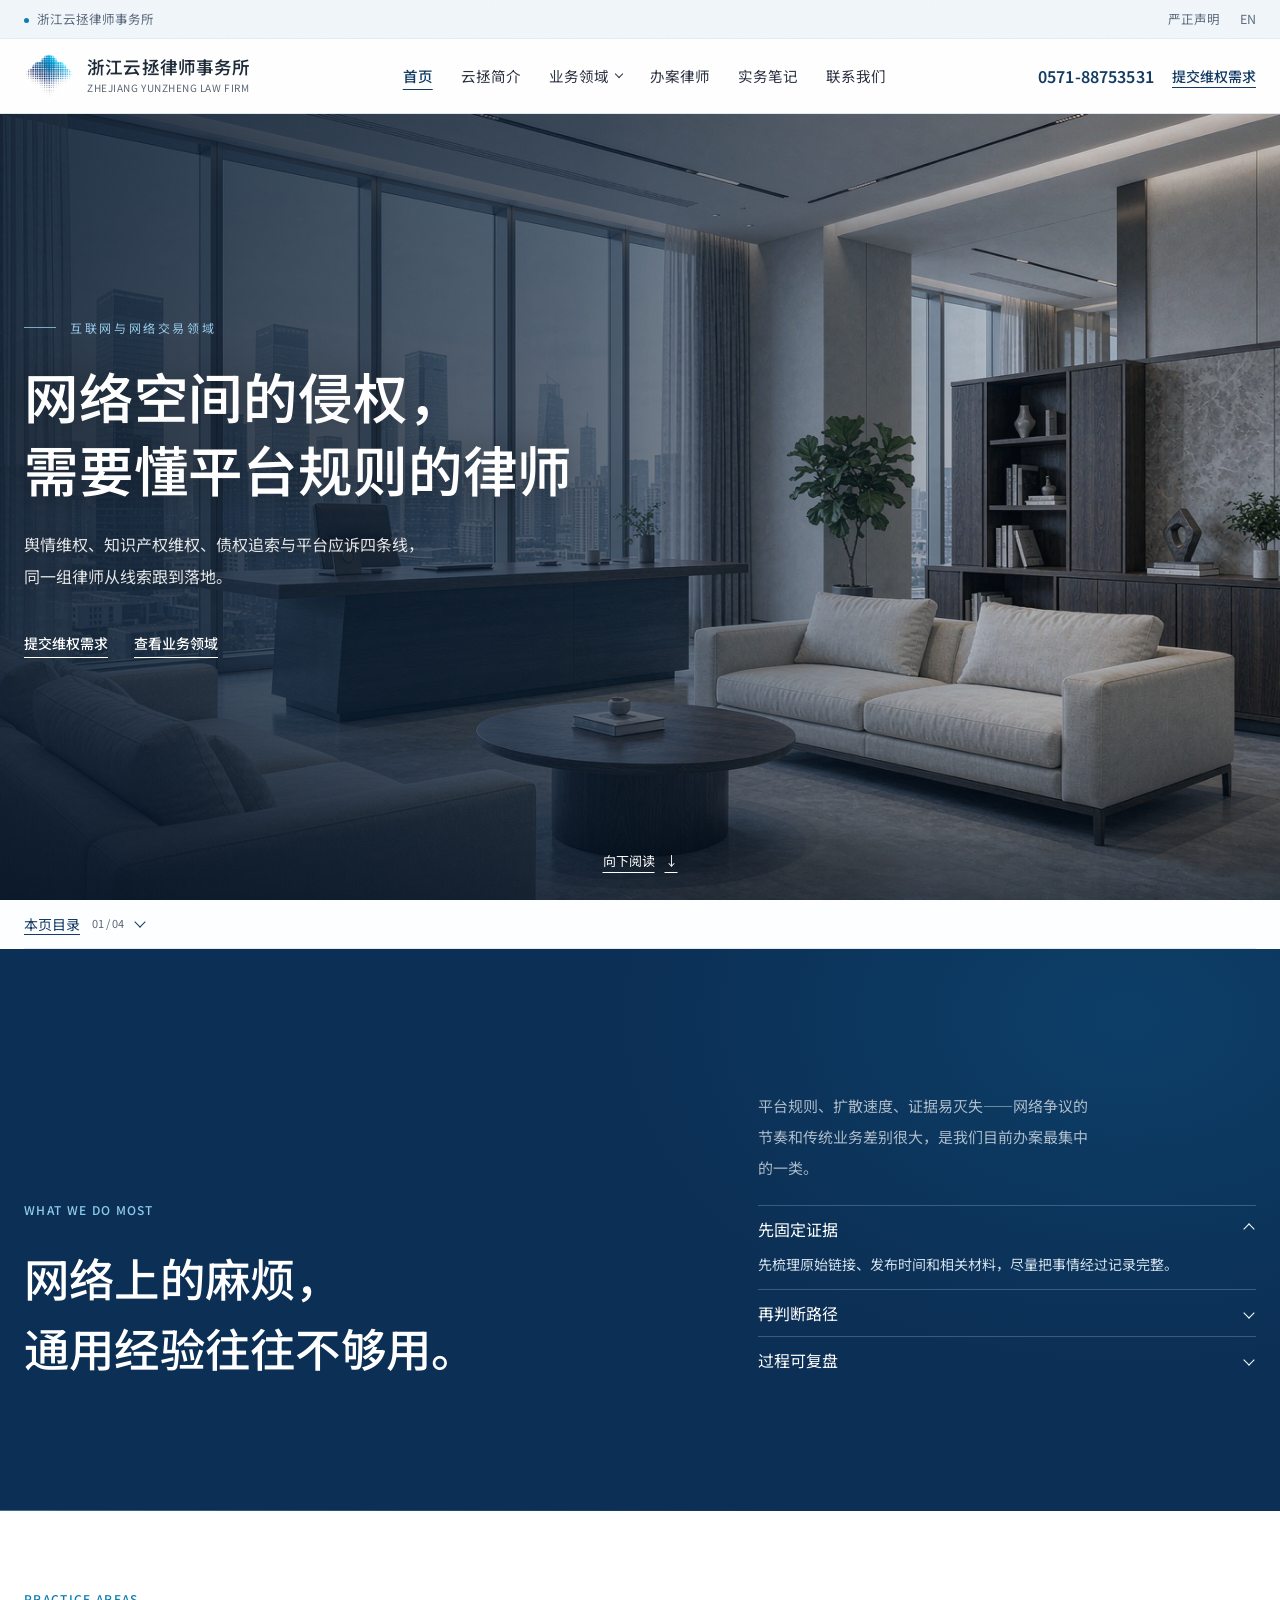
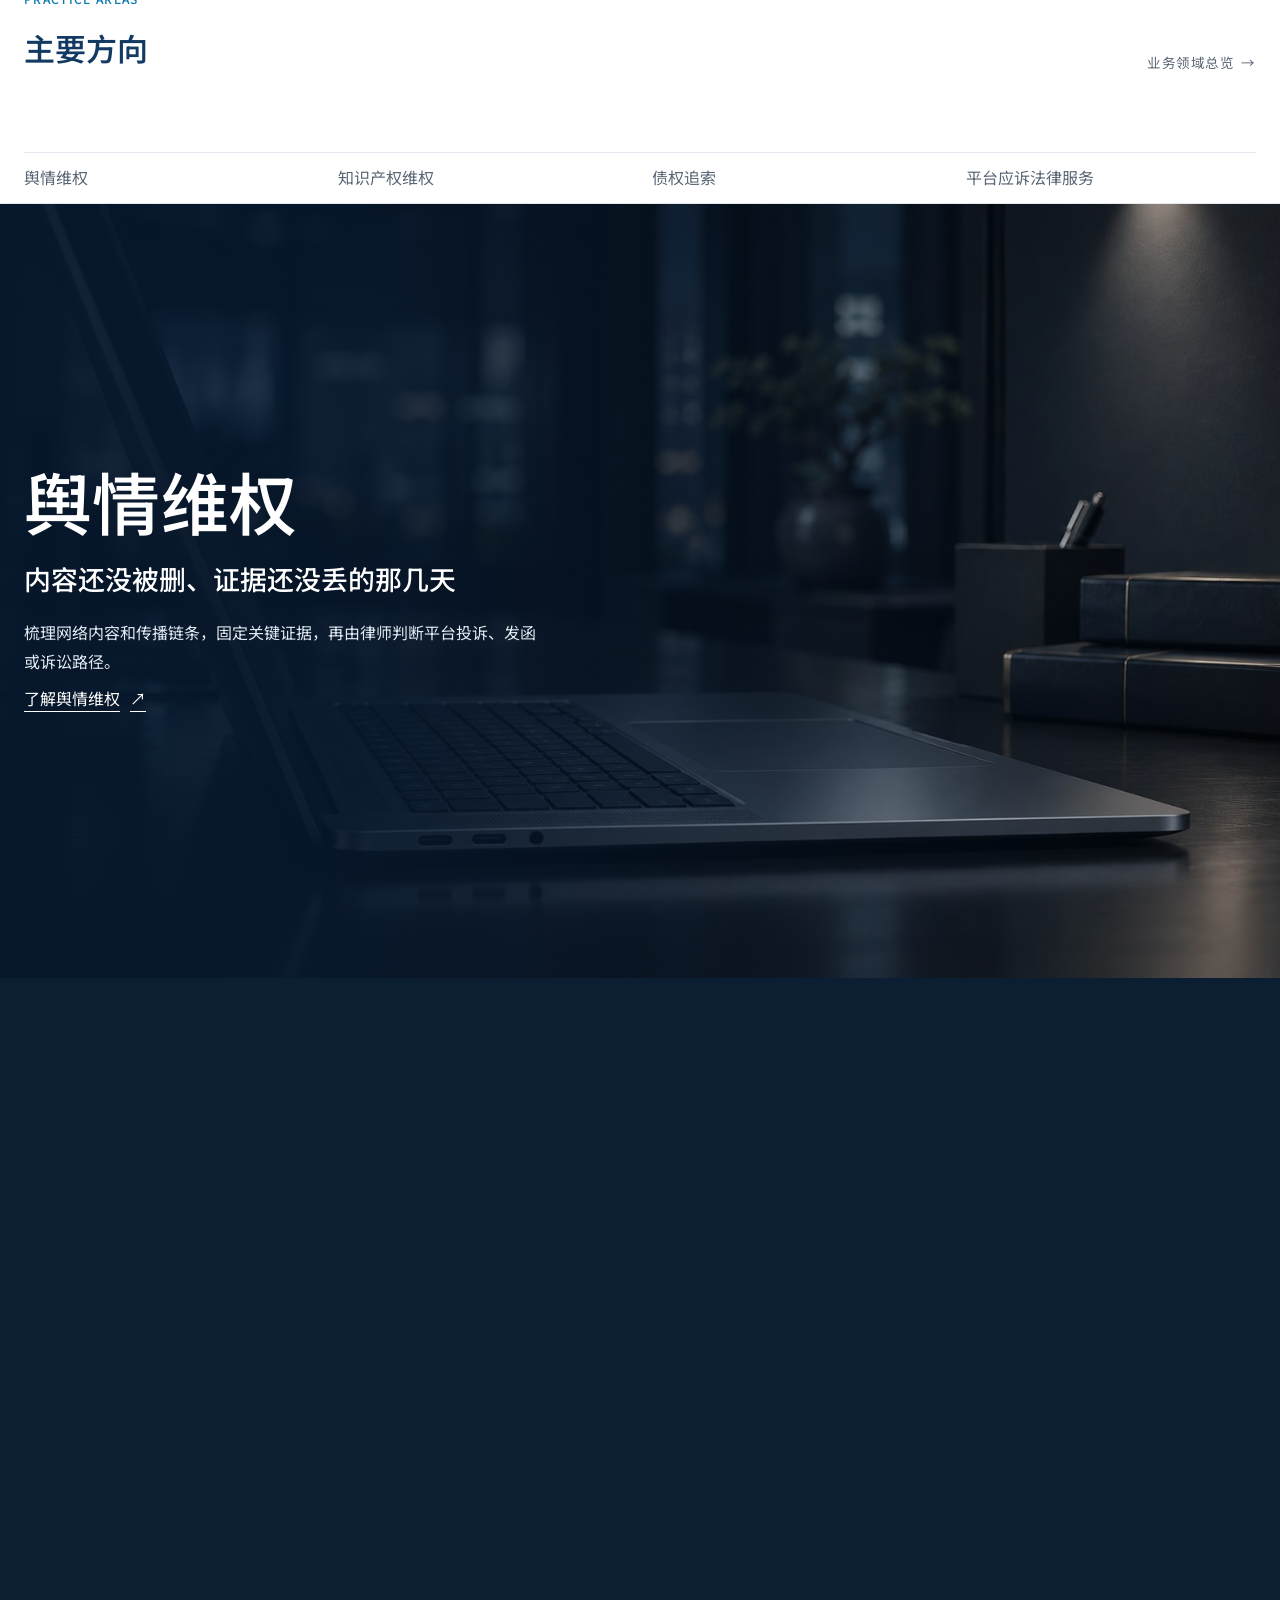
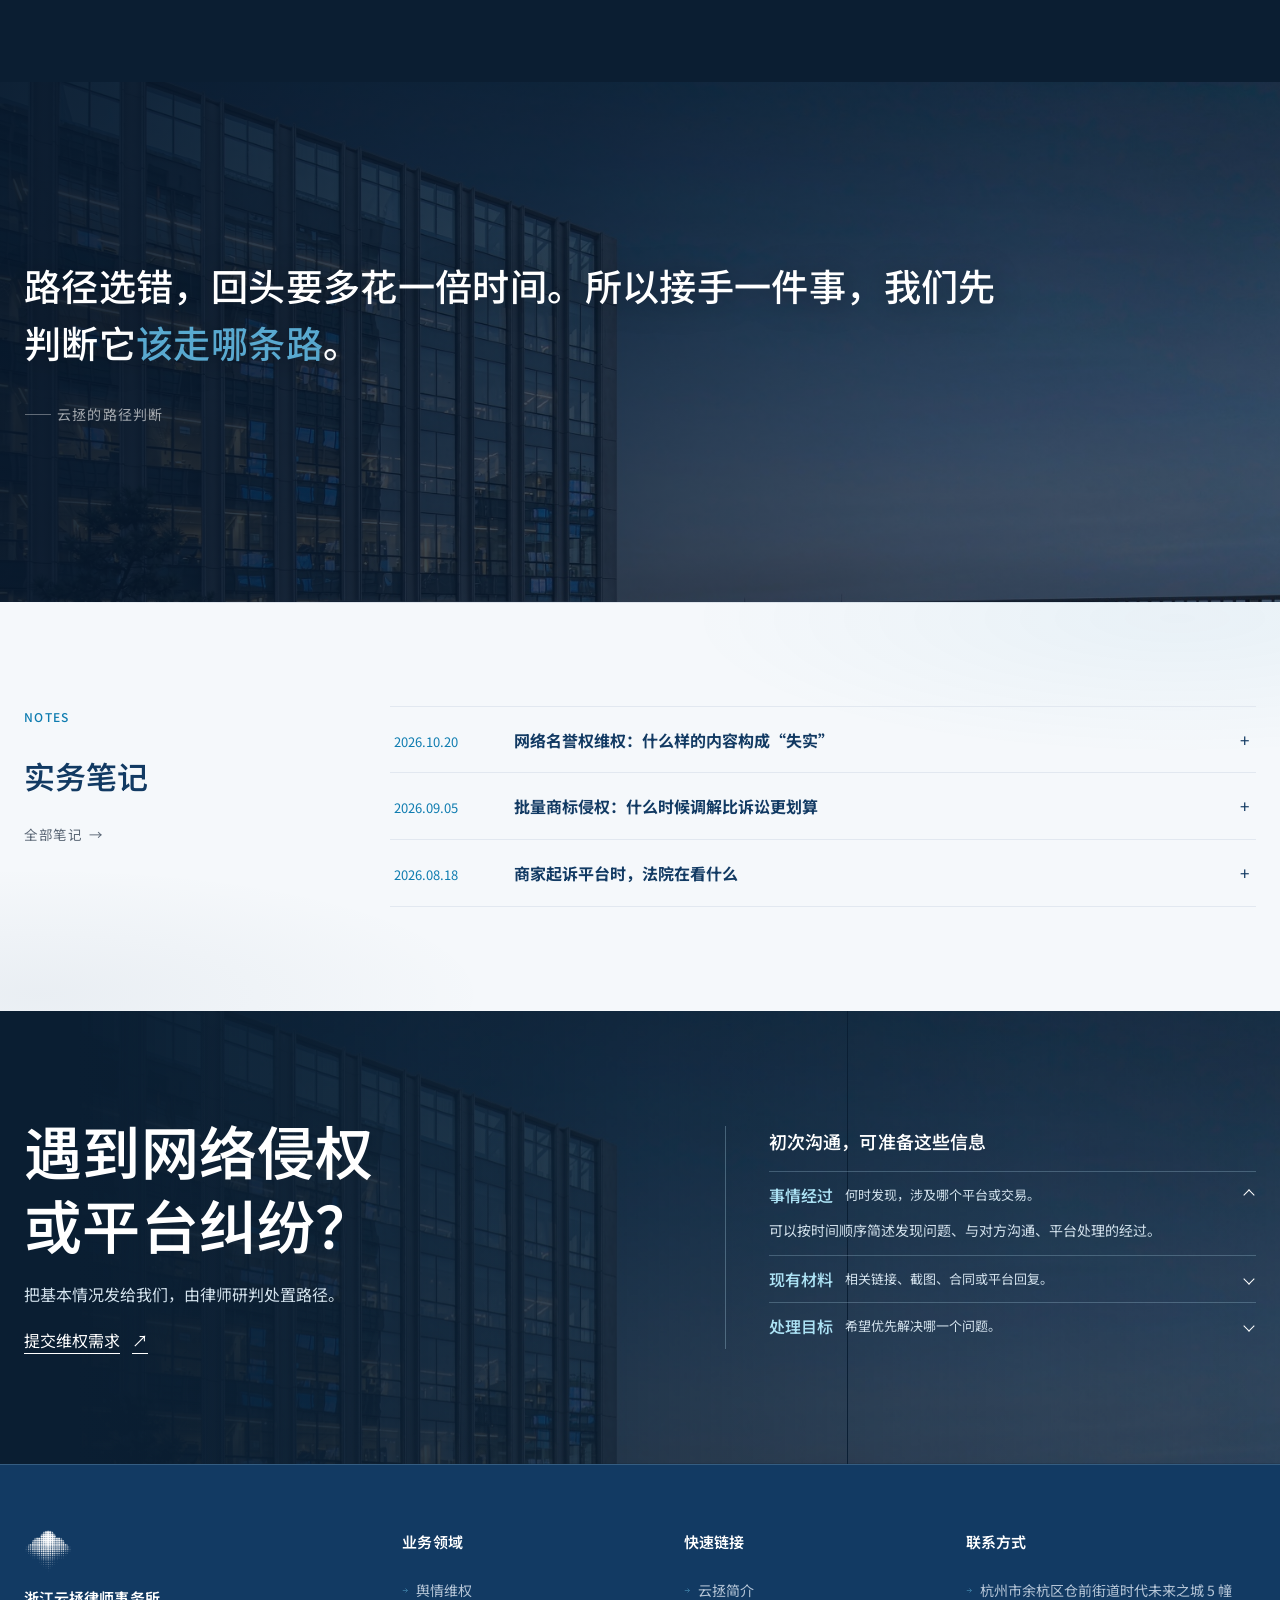
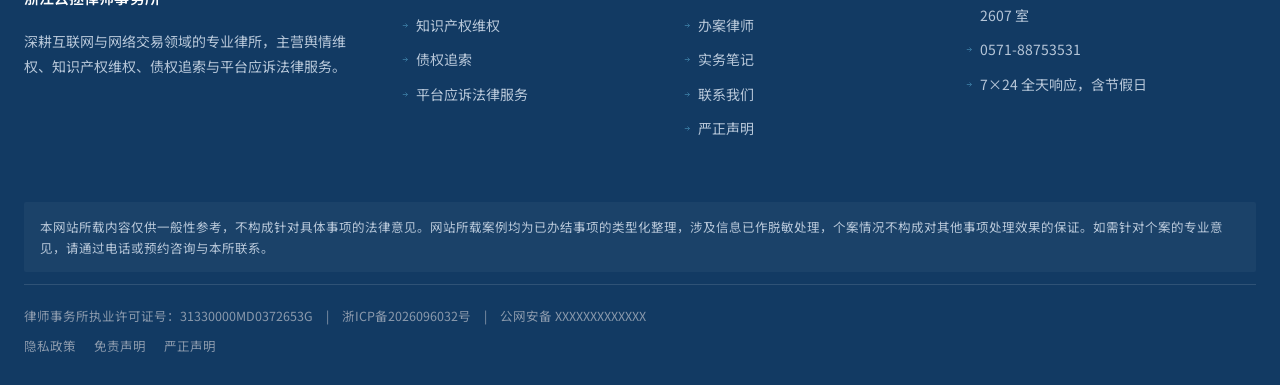
==== commit c4351c8f: "Publish Yunzheng pinned practice scrolling" ====
--- a/index.html
+++ b/index.html
@@ -21,12 +21,12 @@
   "@graph": [
     {
       "@type": "LegalService",
-      "@id": "https://www.cloudguardlaw.com/#org",
+      "@id": "https://loylee486-cloud.github.io/yunzheng-law-demo/#org",
       "name": "浙江云拯律师事务所",
       "alternateName": "ZHEJIANG YUNZHENG LAW FIRM",
-      "url": "https://www.cloudguardlaw.com/",
-      "logo": "https://www.cloudguardlaw.com/assets/logo.png",
-      "image": "https://www.cloudguardlaw.com/assets/logo.png",
+      "url": "https://loylee486-cloud.github.io/yunzheng-law-demo/",
+      "logo": "https://loylee486-cloud.github.io/yunzheng-law-demo/assets/logo.png",
+      "image": "https://loylee486-cloud.github.io/yunzheng-law-demo/assets/logo.png",
       "description": "深耕互联网与网络交易领域的律师事务所，主营舆情维权、知识产权维权、债权追索与平台应诉法律服务。",
       "address": {
         "@type": "PostalAddress",
@@ -58,18 +58,18 @@
     },
     {
       "@type": "WebSite",
-      "@id": "https://www.cloudguardlaw.com/#site",
-      "url": "https://www.cloudguardlaw.com/",
+      "@id": "https://loylee486-cloud.github.io/yunzheng-law-demo/#site",
+      "url": "https://loylee486-cloud.github.io/yunzheng-law-demo/",
       "name": "浙江云拯律师事务所",
       "publisher": {
-        "@id": "https://www.cloudguardlaw.com/#org"
+        "@id": "https://loylee486-cloud.github.io/yunzheng-law-demo/#org"
       },
       "inLanguage": "zh-CN"
     }
   ]
 }
 </script>
-<link rel="stylesheet" href="assets/interactions.css?v=11">
+<link rel="stylesheet" href="assets/interactions.css?v=16">
 <link rel="stylesheet" href="assets/refinement.css?v=2">
 </head>
 <body>
@@ -115,7 +115,7 @@
 </header>
 
 
-<section class="hs" id="heroSlider" role="region" aria-roledescription="carousel" aria-label="云拯律师事务所首页轮播">
+<section class="hs" id="heroSlider" role="region" aria-roledescription="carousel" aria-label="云拯律师事务所首页轮播" tabindex="0">
   <div class="hs-track">
 
     <article class="hs-slide is-active" id="scene-network" role="group" aria-roledescription="场景" aria-label="网络侵权">
@@ -171,10 +171,10 @@
 
   </div>
 
-  <button type="button" class="hs-edge hs-edge-prev" aria-label="上一个场景"></button>
-  <button type="button" class="hs-edge hs-edge-next" aria-label="下一个场景"></button>
   <span class="hs-status" role="status"></span>
-  <a class="hs-read" href="#home-intro">向下阅读 <span aria-hidden="true">↓</span></a>
+  <div class="hs-utilities">
+    <a class="hs-read" href="#home-intro">向下阅读 <span aria-hidden="true">↓</span></a>
+  </div>
 </section>
 
 <section class="stmt no-wnum" id="home-intro">
@@ -186,44 +186,88 @@
       </div>
       <div class="stmt-side">
         <p>平台规则、扩散速度、证据易灭失——网络争议的节奏和传统业务差别很大，是我们目前办案最集中的一类。</p>
-        <div class="stmt-keys"><span>先固定证据</span><span>再判断路径</span><span>过程可复盘</span></div>
-      </div>
-    </div>
-  </div>
-</section>
-
-<section class="focus no-wnum" id="home-practice">
+        <div class="stmt-method">
+          <details name="home-method" open>
+            <summary>先固定证据</summary>
+            <p>先梳理原始链接、发布时间和相关材料，尽量把事情经过记录完整。</p>
+          </details>
+          <details name="home-method">
+            <summary>再判断路径</summary>
+            <p>律师结合事实、证据和平台规则，判断适合投诉、协商还是进入诉讼程序。</p>
+          </details>
+          <details name="home-method">
+            <summary>过程可复盘</summary>
+            <p>把已经采取的动作、收到的反馈和下一步安排整理在同一条时间线上。</p>
+          </details>
+        </div>
+      </div>
+    </div>
+  </div>
+</section>
+
+<section class="practice-chapters" id="home-practice" aria-labelledby="practice-chapters-title">
   <div class="wrap">
     <div class="focus-top">
       <div>
         <span class="eyebrow-sm">Practice areas</span>
-        <h2>主要方向</h2>
+        <h2 id="practice-chapters-title">主要方向</h2>
       </div>
       <a class="focus-all" href="practice.html">业务领域总览<i>→</i></a>
     </div>
-    <div class="focus-grid">
-      <div class="focus-list">
-        <a href="practice-yuqing.html" class="fl on" data-f="0">
-          <b>舆情维权</b><em>内容还没被删、证据还没丢的那几天</em>
-        </a>
-        <a href="practice-ip.html" class="fl" data-f="1">
-          <b>知识产权维权</b><em>同类侵权能不能一次性收口</em>
-        </a>
-        <a href="practice-zhaiquan.html" class="fl" data-f="2">
-          <b>债权追索</b><em>判决拿得到，钱收不收得回</em>
-        </a>
-        <a href="practice-platform.html" class="fl" data-f="3">
-          <b>平台应诉法律服务</b><em>把个案沉淀成可复用的口径</em>
-        </a>
-      </div>
-      <div class="focus-stage" aria-hidden="true">
-        <figure class="fs on" data-f="0"><img src="assets/img/editorial-20261118/band-night.jpg" alt="无人数字化法律研究办公区场景示意" loading="lazy"></figure>
-        <figure class="fs" data-f="1"><img src="assets/img/band-desk.jpg" alt="桌上的案卷与证据材料" loading="lazy"></figure>
-        <figure class="fs" data-f="2"><img src="assets/img/ph-zhaiquan.jpg" alt="债权案件卷宗" loading="lazy"></figure>
-        <figure class="fs" data-f="3"><img src="assets/img/band-meet.jpg" alt="会议桌上的案卷材料" loading="lazy"></figure>
-        <div class="focus-caption" aria-hidden="true">舆情维权</div>
-      </div>
-    </div>
+  </div>
+  <nav class="practice-index wrap" aria-label="主要方向章节">
+    <a href="#home-yuqing">舆情维权</a>
+    <a href="#home-ip">知识产权维权</a>
+    <a href="#home-zhaiquan">债权追索</a>
+    <a href="#home-platform">平台应诉法律服务</a>
+  </nav>
+  <div class="practice-stage">
+  <div class="practice-deck">
+  <article class="practice-chapter" id="home-yuqing">
+    <div class="practice-frame">
+      <img src="assets/img/editorial-20261118/band-night.jpg" alt="" loading="lazy" decoding="async">
+      <div class="wrap practice-copy">
+        <h3>舆情维权</h3>
+        <p class="practice-lead">内容还没被删、证据还没丢的那几天</p>
+        <p>梳理网络内容和传播链条，固定关键证据，再由律师判断平台投诉、发函或诉讼路径。</p>
+        <a href="practice-yuqing.html">了解舆情维权 <span aria-hidden="true">↗</span></a>
+      </div>
+    </div>
+  </article>
+  <article class="practice-chapter" id="home-ip">
+    <div class="practice-frame">
+      <img src="assets/img/editorial-20261118/ph-ip.jpg" alt="" loading="lazy" decoding="async">
+      <div class="wrap practice-copy">
+        <h3>知识产权维权</h3>
+        <p class="practice-lead">同类侵权能不能一次性收口</p>
+        <p>围绕商标、著作权和其他知识产权，核对权利与侵权线索，研判单案处理或批量处置。</p>
+        <a href="practice-ip.html">了解知识产权维权 <span aria-hidden="true">↗</span></a>
+      </div>
+    </div>
+  </article>
+  <article class="practice-chapter" id="home-zhaiquan">
+    <div class="practice-frame">
+      <img src="assets/img/ph-zhaiquan.jpg" alt="" loading="lazy" decoding="async">
+      <div class="wrap practice-copy">
+        <h3>债权追索</h3>
+        <p class="practice-lead">判决拿得到，钱收不收得回</p>
+        <p>核对合同、往来款项和履行记录，把追索路径与后续执行一并纳入研判。</p>
+        <a href="practice-zhaiquan.html">了解债权追索 <span aria-hidden="true">↗</span></a>
+      </div>
+    </div>
+  </article>
+  <article class="practice-chapter" id="home-platform">
+    <div class="practice-frame">
+      <img src="assets/img/editorial-20261118/ph-platform.jpg" alt="" loading="lazy" decoding="async">
+      <div class="wrap practice-copy">
+        <h3>平台应诉法律服务</h3>
+        <p class="practice-lead">把个案沉淀成可复用的口径</p>
+        <p>从订单、交易和平台处置记录中梳理争议焦点，统筹答辩、举证与同类事项的处理。</p>
+        <a href="practice-platform.html">了解平台应诉 <span aria-hidden="true">↗</span></a>
+      </div>
+    </div>
+  </article>
+  </div>
   </div>
 </section>
 
@@ -244,9 +288,18 @@
         <a class="focus-all" href="insights.html">全部笔记<i>→</i></a>
       </div>
       <div class="notes-list">
-        <a href="insights.html"><i>2026.10.20</i><b>网络名誉权维权：什么样的内容构成“失实”</b></a>
-        <a href="insights.html"><i>2026.09.05</i><b>批量商标侵权：什么时候调解比诉讼更划算</b></a>
-        <a href="insights.html"><i>2026.08.18</i><b>商家起诉平台时，法院在看什么</b></a>
+        <details name="home-notes">
+          <summary><time datetime="2026-10-20">2026.10.20</time><b>网络名誉权维权：什么样的内容构成“失实”</b></summary>
+          <p>这篇笔记关注事实陈述与主观评价的区别，以及它对处置路径的影响。</p>
+        </details>
+        <details name="home-notes">
+          <summary><time datetime="2026-09-05">2026.09.05</time><b>批量商标侵权：什么时候调解比诉讼更划算</b></summary>
+          <p>这篇笔记从时间、成本和执行保障三个角度比较批量案件的处理路径。</p>
+        </details>
+        <details name="home-notes">
+          <summary><time datetime="2026-08-18">2026.08.18</time><b>商家起诉平台时，法院在看什么</b></summary>
+          <p>这篇笔记关注平台规则公示、处置依据与相关程序。</p>
+        </details>
       </div>
     </div>
   </div>
@@ -262,11 +315,18 @@
     </div>
     <div class="consult-guide">
       <h3>初次沟通，可准备这些信息</h3>
-      <dl>
-        <div><dt>事情经过</dt><dd>何时发现，涉及哪个平台或交易。</dd></div>
-        <div><dt>现有材料</dt><dd>相关链接、截图、合同或平台回复。</dd></div>
-        <div><dt>处理目标</dt><dd>希望下架内容、固定证据、追回款项，或应对争议。</dd></div>
-      </dl>
+      <details name="home-consult" open>
+        <summary><strong>事情经过</strong><span>何时发现，涉及哪个平台或交易。</span></summary>
+        <p>可以按时间顺序简述发现问题、与对方沟通、平台处理的经过。</p>
+      </details>
+      <details name="home-consult">
+        <summary><strong>现有材料</strong><span>相关链接、截图、合同或平台回复。</span></summary>
+        <p>可先列出手头已有的材料，并注明来源和大致时间。</p>
+      </details>
+      <details name="home-consult">
+        <summary><strong>处理目标</strong><span>希望优先解决哪一个问题。</span></summary>
+        <p>例如下架内容、固定证据、追回款项或应对争议。如有紧迫时点，也可以一并说明。</p>
+      </details>
     </div>
   </div>
 </section>
@@ -320,7 +380,7 @@
   <a href="contact.html" class="c2">提交需求</a>
 </div>
 
-<script src="assets/main.js?v=9"></script>
-<script src="assets/interactions.js?v=9"></script>
+<script src="assets/main.js?v=15"></script>
+<script src="assets/interactions.js?v=10"></script>
 </body>
 </html>
--- a/assets/interactions.css
+++ b/assets/interactions.css
@@ -1,20 +1,37 @@
-/* 每次进入内页直接播放各层入场，保持站内链接的原生导航行为。 */
+/* 同源翻页时短暂叠化，保留原生链接和浏览器历史。 */
+@media (prefers-reduced-motion: no-preference) {
+  @view-transition { navigation: auto; }
+  ::view-transition-group(root) { animation-duration: .62s; }
+  ::view-transition-image-pair(root) { isolation: auto; }
+  ::view-transition-old(root) {
+    z-index: 1;
+    mix-blend-mode: normal;
+    animation: page-handoff .62s cubic-bezier(.32,.02,.22,1) both;
+  }
+  ::view-transition-new(root) { mix-blend-mode: normal; animation: none; }
+}
+@keyframes page-handoff {
+  0% { opacity: 1; }
+  100% { opacity: 0; }
+}
+
+/* 进入内页后，照片、标题和导语依次展开。 */
 @media (prefers-reduced-motion: no-preference) {
   .page-hero {
     --arrival-ease: cubic-bezier(.22,.62,.24,1);
     --arrival-media: arrival-photo;
     --arrival-title: arrival-rise;
-    --arrival-duration: 1.25s;
+    --arrival-duration: 1.95s;
   }
   [data-page-motion="reveal"] .page-hero {
     --arrival-media: arrival-aperture;
     --arrival-title: arrival-reveal;
-    --arrival-duration: 1.55s;
+    --arrival-duration: 2.25s;
   }
   [data-page-motion="slide"] .page-hero {
     --arrival-media: arrival-curtain;
     --arrival-title: arrival-side;
-    --arrival-duration: 1.36s;
+    --arrival-duration: 2.10s;
   }
   [data-page-motion="editorial"] .page-hero {
     --arrival-media: arrival-curtain;
@@ -26,9 +43,9 @@
   }
   [data-page-motion="legal"] .page-hero { --arrival-title: arrival-reveal; }
   .page-hero.has-photo .ph-media { animation: var(--arrival-media) var(--arrival-duration) var(--arrival-ease) both; }
-  .page-hero .crumb { animation: arrival-fade .68s ease-out .10s both; }
-  .page-hero h1 { animation: var(--arrival-title) 1s var(--arrival-ease) .22s both; }
-  .page-hero .wrap > p { animation: arrival-rise .90s var(--arrival-ease) .46s both; }
+  .page-hero .crumb { animation: arrival-fade .95s ease-out .14s both; }
+  .page-hero h1 { animation: var(--arrival-title) 1.42s var(--arrival-ease) .30s both; }
+  .page-hero .wrap > p { animation: arrival-rise 1.33s var(--arrival-ease) .63s both; }
   .page-hero:focus-within :is(.crumb, h1, .wrap > p) { animation: none; }
 }
 @keyframes page-fade { from { opacity: .48; } to { opacity: 1; } }
@@ -114,11 +131,11 @@
 .faq summary::after { margin: 8px 2px 0; }
 .faq details[open]>p { animation: page-fade .2s ease-out both; }
 
-:is(.btn, .hs-btn, .hs-edge, .burger, .process-tab, .reading-list a, summary):focus-visible {
+:is(.btn, .hs-btn, .burger, .process-tab, .reading-list a, summary):focus-visible {
   outline: 2px solid var(--gold);
   outline-offset: 3px;
 }
-.hs :is(.hs-btn, .hs-edge):focus-visible { outline-color: #fff; }
+.hs :is(.hs-btn):focus-visible { outline-color: #fff; }
 @media(max-width:960px) {
   .process-explorer { grid-template-columns: minmax(0, 1fr); }
   .process-tabs { flex-direction: row; overflow-x: auto; padding: 0; border: 0; border-bottom: 1px solid var(--line); }
@@ -139,73 +156,209 @@
 #heroSlider .hs-lead { margin-top: 23px; }
 #heroSlider .hs-acts { margin-top: 29px; }
 .hs-acts a { text-underline-offset: .55em; }
+.hs-utilities {
+  position: absolute; z-index: 5; bottom: 17px; left: 50%; translate: -50% 0;
+  display: flex; align-items: center; gap: clamp(12px, 2vw, 28px);
+}
 .hs-read {
-  position: absolute; z-index: 5; bottom: 17px; left: 50%; transform: translateX(-50%);
   display: inline-flex; align-items: center; flex: none; gap: 10px;
-  min-height: 44px; color: #fff; font-size: 13px;
+  min-height: 44px; color: #fff; font: inherit; font-size: 13px; white-space: nowrap;
   text-decoration: underline; text-underline-offset: .45em;
 }
 .hs-read:hover { text-decoration-thickness: 2px; }
 .hs-read:focus-visible { outline: 2px solid #fff; outline-offset: 4px; }
 #home-intro { scroll-margin-top: calc(var(--navh, 74px) + 8px); }
 
-/* 大图在业务列表旁停留，列表仍由正常页面滚动驱动。 */
-#home-practice { overflow: clip; }
-#home-practice .focus-grid { align-items: start; gap: clamp(28px, 5vw, 72px); }
-#home-practice .focus-stage {
-  position: sticky; top: calc(var(--navh, 74px) + 24px);
-  height: clamp(250px, 52vh, 510px); min-height: 0; margin: 0; box-shadow: none;
-}
-#home-practice .fl {
-  display: flex; flex-direction: column; justify-content: center;
-  min-height: clamp(135px, 21vh, 195px); padding: 22px 20px;
-}
-#home-practice .fl b { margin: 0 0 10px; }
-#home-practice .fl:is(:hover, :focus-visible) b { text-decoration: underline; text-underline-offset: .25em; }
-.focus-thumb { display: none; }
-.focus-caption {
-  position: absolute; inset: auto 0 0; padding: 28px 24px 16px;
-  background: linear-gradient(transparent, #08192dc9); color: #fff; font-size: 14px;
+/* 普通文档流提供完整章节，支持时用同一幅舞台跟随阅读进度。 */
+.practice-chapters {
+  --practice-inset: var(--navh, 74px);
+  --practice-frame-min: max(410px, calc(100svh - var(--practice-inset)));
+  background: #fff;
+}
+.practice-chapters .focus-top { margin: 0; padding-block: clamp(36px, 6vw, 84px); }
+.practice-chapter { scroll-margin-top: var(--practice-inset); }
+.practice-frame {
+  position: relative;
+  min-height: var(--practice-frame-min); display: grid; align-items: center;
+  isolation: isolate; overflow: hidden; background: #0b1e32; color: #fff;
+}
+.practice-frame > img { position: absolute; z-index: -2; inset: 0; width: 100%; height: 100%; object-fit: cover; object-position: 60% 50%; }
+.practice-frame::before {
+  content: ''; position: absolute; z-index: -1; inset: 0;
+  background: linear-gradient(90deg, #07182df2 0%, #07182dda 30%, #07182d90 56%, #07182d24 100%);
+}
+.practice-copy { width: 100%; padding-block: clamp(32px, 7vh, 86px); }
+.practice-copy h3 { margin: 0 0 14px; font-size: clamp(34px, 5.3vw, 76px); line-height: 1.18; font-weight: 550; }
+.practice-copy .practice-lead { font-size: clamp(17px, 2.1vw, 28px); font-weight: 500; color: #fff; margin: 0 0 15px; }
+.practice-copy p { max-width: 32em; color: #e2ebf3; line-height: 1.8; }
+.practice-copy a { color: #fff; display: inline-flex; align-items: center; gap: 10px; min-height: 44px; text-decoration: underline; text-underline-offset: .4em; }
+.practice-copy a:hover { color: #ace2f4; }
+.practice-copy a:focus-visible { outline: 2px solid #fff; outline-offset: 3px; }
+.practice-index { display: grid; grid-template-columns: repeat(4, minmax(0, 1fr)); gap: 0 24px; }
+.practice-index a {
+  display: flex; align-items: center; min-height: 48px; padding: 10px 0;
+  border-bottom: 2px solid transparent; color: var(--muted);
+}
+.practice-index a[aria-current="location"] { border-bottom-color: var(--gold); color: var(--navy); font-weight: 600; }
+.practice-index a:hover { color: var(--navy); }
+.practice-index a:focus-visible { outline: 2px solid var(--gold); outline-offset: -2px; }
+.practice-chapter + .practice-chapter { border-top: 1px solid #b3d9eb38; }
+
+@media (min-width: 961px) and (min-height: 650px) {
+  .practice-chapters { --practice-frame-min: max(450px, calc(100svh - var(--practice-inset) - 49px)); }
+  .practice-index {
+    position: sticky;
+    top: calc(var(--practice-inset) - 1px);
+    z-index: 2;
+    background: #fff;
+    box-shadow: 0 1px 0 var(--line);
+    width: 100%;
+    max-width: none;
+    padding-inline: max(24px, calc((100% - 1240px) / 2));
+  }
+  .practice-chapter { scroll-margin-top: calc(var(--practice-inset) + 49px); }
+}
+
+.practice-chapters.practice-pinned {
+  --practice-top: calc(var(--practice-inset) + var(--practice-index-height, 48px));
+  --practice-step: clamp(320px, 64svh, 650px);
+  --practice-frame-min: calc(100svh - var(--practice-top));
+}
+.practice-pinned .practice-index {
+  position: sticky;
+  top: calc(var(--practice-inset) - 1px);
+  z-index: 3;
+  background: #fff;
+  box-shadow: 0 1px 0 var(--line);
+  width: 100%;
+  max-width: none;
+  padding-inline: max(clamp(16px, 2.4vw, 24px), calc((100% - 1240px) / 2));
+}
+.practice-pinned .practice-stage { position: relative; background: #0b1e32; }
+.practice-pinned .practice-stage::after { content: ''; display: block; height: calc(4 * var(--practice-step)); }
+.practice-marker { position: absolute; top: calc(var(--chapter-index) * var(--practice-step)); scroll-margin-top: var(--practice-top); }
+.practice-pinned .practice-deck { position: sticky; top: var(--practice-top); display: grid; isolation: isolate; }
+.practice-pinned .practice-chapter {
+  grid-area: 1 / 1;
+  min-width: 0;
+  visibility: hidden;
+  border: 0;
+}
+.practice-pinned .practice-frame { height: 100%; background: transparent; }
+.practice-pinned .practice-chapter.is-current { visibility: visible; z-index: 1; }
+.practice-pinned .practice-chapter.is-outgoing { visibility: visible; pointer-events: none; }
+.practice-pinned .is-outgoing .practice-copy { visibility: hidden; }
+.practice-pinned .is-outgoing .practice-frame::before { display: none; }
+.practice-pinned .practice-chapter .practice-frame > img { animation: none; }
+.practice-pinned .practice-deck:has(.is-outgoing) .is-current .practice-frame > img {
+  animation: hero-dissolve 1.05s ease-in-out both;
+}
+.practice-pinned .practice-deck:has(.is-outgoing) .is-current .practice-copy {
+  animation: home-entry .86s cubic-bezier(.2,.65,.25,1) .08s both;
+}
+.practice-pinned .practice-deck .is-current:focus-within .practice-copy { animation: none; }
+
+.stmt-method { margin-top: 22px; }
+:is(.stmt-method, .consult-guide) details { border-top: 1px solid #b3d9eb44; }
+:is(.stmt-method, .consult-guide) summary {
+  display: flex; align-items: center; gap: 12px; min-height: 44px; padding: 9px 0;
+  cursor: pointer; list-style: none; color: #fff;
+}
+:is(.stmt-method, .consult-guide) summary::-webkit-details-marker { display: none; }
+:is(.stmt-method, .consult-guide) summary::after {
+  content: ''; flex: none; width: 7px; height: 7px; margin-left: auto; margin-right: 3px;
+  border-right: 1px solid currentColor; border-bottom: 1px solid currentColor; rotate: 45deg;
+}
+:is(.stmt-method, .consult-guide) details[open] summary::after { rotate: 225deg; }
+:is(.stmt-method, .consult-guide) summary:hover { color: #ace2f4; }
+:is(.stmt-method, .consult-guide) details > p { margin: 0 20px 12px 0; font-size: 14px; color: #d2e1ec; line-height: 1.75; }
+.consult-guide summary strong { flex: none; color: #ace2f4; font-weight: 550; }
+.consult-guide summary span { color: #d2e1ec; font-size: 13px; }
+.stmt-side .stmt-method p { max-width: none; }
+.notes-list details { border-bottom: 1px solid var(--line); }
+.notes-list summary {
+  display: grid; grid-template-columns: 104px minmax(0, 1fr) 12px; align-items: baseline; gap: 16px;
+  padding: 18px 4px; cursor: pointer; list-style: none;
+}
+.notes-list summary::-webkit-details-marker { display: none; }
+.notes-list time { color: var(--gold); font-size: 13px; }
+.notes-list summary b { color: var(--navy); line-height: 1.55; }
+.notes-list summary:hover b { text-decoration: underline; text-underline-offset: .3em; }
+.notes-list summary::after { content: '+'; color: var(--navy); font-size: 17px; }
+.notes-list details[open] summary::after { content: '−'; }
+.notes-list details > p { color: var(--muted); margin: 0 16px 18px 124px; line-height: 1.75; }
+
+@media(max-width:960px) {
+  .practice-chapters { --practice-frame-min: max(390px, calc(100svh - var(--practice-inset) - 66px)); }
+  .practice-frame { align-items: end; }
+  .practice-frame::before { background: linear-gradient(0deg, #07182dfa 6%, #07182dbd 54%, #07182d31); }
+  .practice-copy { padding-block: 28px; }
+  .practice-copy h3 { font-size: clamp(30px, 7vw, 52px); }
+}
+@media(max-width:560px) {
+  .practice-index { grid-template-columns: repeat(2, minmax(0, 1fr)); gap: 0 14px; }
+  .practice-index a { font-size: 13px; }
+  .notes-list summary { grid-template-columns: minmax(0, 1fr) 12px; gap: 4px 10px; }
+  .notes-list time { grid-column: 1 / -1; }
+  .notes-list details > p { margin-left: 4px; }
 }
 
 @media(prefers-reduced-motion:no-preference) {
   #heroSlider:not(.hs-browsing) .hs-slide.is-active .hs-inner .wrap > * {
-    animation: home-entry .60s cubic-bezier(.2,.65,.25,1) both;
-  }
-  #heroSlider:not(.hs-browsing) .hs-slide.is-active .hs-inner .wrap > :nth-child(2) { animation-delay: 95ms; }
-  #heroSlider:not(.hs-browsing) .hs-slide.is-active .hs-inner .wrap > :nth-child(3) { animation-delay: 165ms; }
-  #heroSlider:not(.hs-browsing) .hs-slide.is-active .hs-inner .wrap > :nth-child(4) { animation-delay: 235ms; }
-  #heroSlider.hs-browsing .hs-slide.is-active .hs-media { animation: hero-dissolve .96s ease-in-out both; }
-  #heroSlider.hs-browsing .hs-slide.is-active .hs-inner { animation: arrival-fade .58s ease-out .17s both; }
+    animation: home-entry 1s cubic-bezier(.2,.65,.25,1) both;
+  }
+  #heroSlider:not(.hs-browsing) .hs-slide.is-active .hs-inner .wrap > :nth-child(2) { animation-delay: 150ms; }
+  #heroSlider:not(.hs-browsing) .hs-slide.is-active .hs-inner .wrap > :nth-child(3) { animation-delay: 265ms; }
+  #heroSlider:not(.hs-browsing) .hs-slide.is-active .hs-inner .wrap > :nth-child(4) { animation-delay: 380ms; }
+  #heroSlider.hs-browsing .hs-slide.is-active .hs-media { animation: hero-dissolve 1.1s ease-in-out both; }
+  #heroSlider.hs-browsing .hs-slide.is-active .hs-inner { animation: arrival-fade .68s ease-out .14s both; }
   #heroSlider.hs-browsing .hs-slide.is-active:focus-within .hs-inner { animation: none; }
-  .section-in-view[data-enter="text"] > .wrap { animation: home-entry .82s ease-out both; }
-  .section-in-view[data-enter="media"] :is(.pb-media, .qbg, .ab-art, .consult-photo) { animation: section-photo 1.05s cubic-bezier(.2,.65,.25,1) both; }
-  .section-in-view[data-enter="media"] :is(.wrap, .ab-copy) { animation: home-entry .85s ease-out .12s both; }
-  .section-in-view[data-enter="sequence"] :is(.focus-top, .notes-head, .blk-head, .hd) { animation: home-entry .78s ease-out both; }
-  .section-in-view[data-enter="sequence"] :is(.fl, .notes-list > a, .case-grid > *, .navcards > *, .process-tab, .faq > details) {
-    animation: home-entry .74s ease-out both;
-  }
-  .section-in-view[data-enter="sequence"] :is(.fl, .notes-list > a, .case-grid > *, .navcards > *, .process-tab, .faq > details):nth-child(2) { animation-delay: 60ms; }
-  .section-in-view[data-enter="sequence"] :is(.fl, .notes-list > a, .case-grid > *, .navcards > *, .process-tab, .faq > details):nth-child(3) { animation-delay: 120ms; }
-  .section-in-view[data-enter="sequence"] :is(.fl, .notes-list > a, .case-grid > *, .navcards > *, .process-tab, .faq > details):nth-child(4) { animation-delay: 180ms; }
+  .section-in-view[data-enter="text"]:not(.stmt) > .wrap { animation: home-entry 1.18s ease-out both; }
+  .stmt.section-in-view .stmt-lead h2 { animation: section-heading 1.2s cubic-bezier(.2,.65,.25,1) both; }
+  .stmt.section-in-view .stmt-side { animation: home-entry 1.15s ease-out .15s both; }
+  .practice-chapters.section-in-view .focus-top h2,
+  .section-in-view[data-enter="sequence"] .notes-head h2 { animation: section-heading 1.2s cubic-bezier(.2,.65,.25,1) both; }
+  .section-in-view .stmt-method details { animation: arrival-rise .55s ease-out .18s both; }
+  .section-in-view .stmt-method details:nth-child(2) { animation-delay: .26s; }
+  .section-in-view .stmt-method details:nth-child(3) { animation-delay: .34s; }
+  :is(.stmt-method, .consult-guide, .notes-list) details[open] > p { animation: home-entry .38s ease-out both; }
+  .section-in-view[data-enter="media"] :is(.pb-media, .qbg, .ab-art, .consult-photo) { animation: section-photo 1.48s cubic-bezier(.2,.65,.25,1) both; }
+  .section-in-view[data-enter="media"] :is(.wrap, .ab-copy) { animation: home-entry 1.12s ease-out .18s both; }
+  .section-in-view[data-enter="sequence"] :is(.focus-top, .notes-head, .blk-head, .hd) { animation: home-entry 1.05s ease-out both; }
+  .section-in-view[data-enter="sequence"] :is(.item-in-view, .process-tab) {
+    animation: home-entry 1s ease-out var(--item-delay, 0ms) both;
+  }
+  :is(.item-in-view, .process-tab):nth-child(4n+2) { --item-delay: 80ms; }
+  :is(.item-in-view, .process-tab):nth-child(4n+3) { --item-delay: 160ms; }
+  :is(.item-in-view, .process-tab):nth-child(4n) { --item-delay: 240ms; }
+  .section-in-view :focus-within.item-in-view { animation: none; }
+
+  @supports (animation-timeline: view()) {
+    #heroSlider, .page-hero.has-photo { view-timeline-name: --hero-scroll; }
+    #heroSlider .hs-slide .hs-media img, .page-hero.has-photo .ph-media img {
+      animation: hero-scroll-image linear both;
+      animation-timeline: --hero-scroll;
+      animation-range: exit 0% exit 100%;
+    }
+    .practice-frame { view-timeline-name: --practice-scroll; }
+    .practice-frame > img {
+      animation: practice-scroll-image linear both;
+      animation-timeline: --practice-scroll;
+      animation-range: entry 0% exit 100%;
+    }
+  }
 }
 @keyframes home-entry { from { opacity: .34; transform: translateY(18px); } to { opacity: 1; transform: none; } }
 @keyframes hero-dissolve { from { opacity: 0; } to { opacity: 1; } }
-@keyframes section-photo { from { opacity: .45; clip-path: inset(0 4% 0 0); } to { opacity: 1; clip-path: inset(0); } }
+@keyframes section-heading { from { opacity: .48; translate: 0 13px; clip-path: inset(0 0 25%); } to { opacity: 1; translate: 0; clip-path: inset(0); } }
+@keyframes section-photo { from { opacity: .55; scale: 1.045; clip-path: inset(0 7% 0 0); } to { opacity: 1; scale: 1; clip-path: inset(0); } }
+@keyframes hero-scroll-image { from { transform: scale(1.015); } to { transform: translateY(4%) scale(1.10); } }
+@keyframes practice-scroll-image {
+  from { transform: translateY(-2%) scale(1.06); }
+  to { transform: translateY(2%) scale(1.06); }
+}
 @media(max-width:960px) {
   #heroSlider .hs-title { font-size: clamp(25px, 6.1vw, 43px); }
-  #home-practice .focus-stage { display: none; }
-  #home-practice .fl {
-    display: grid; grid-template-columns: minmax(0, 1fr) minmax(76px, 25%);
-    align-content: center; gap: 4px 14px; min-height: 102px; padding: 18px 0;
-  }
-  #home-practice .fl b { grid-column: 1; margin: 0; font-size: clamp(17px, 4.35vw, 23px); }
-  #home-practice .fl em { grid-column: 1; }
-  #home-practice .fl::before { display: none; }
-  .focus-thumb {
-    display: block; grid-column: 2; grid-row: 1 / span 2; align-self: center;
-    width: 100%; aspect-ratio: 4 / 3; object-fit: cover;
-  }
 }
 @media(max-width:520px) {
   .hs-read { gap: 4px; font-size: 11px; }
@@ -216,30 +369,15 @@
 }
 
 /* 底层只保留旧照片。文案始终只有当前场景一层。 */
-#heroSlider { --edge-width: clamp(54px, 6vw, 100px); height: auto; min-height: 0; touch-action: pan-y pinch-zoom; }
+#heroSlider { height: auto; min-height: 0; touch-action: pan-y pinch-zoom; }
 #heroSlider .hs-track { height: auto; }
 #heroSlider .hs-slide { height: max(450px, calc(100dvh - var(--headh))); min-height: 0; transition: none; }
 #heroSlider .hs-slide.is-previous { visibility: visible; opacity: 1; pointer-events: none; }
 #heroSlider .hs-slide.is-previous .hs-inner, #heroSlider .hs-slide.is-previous::after { display: none; }
-#heroSlider .hs-inner .wrap { width: calc(100% - 2 * var(--edge-width)); padding: 24px 7px 65px; }
-.hs-edge {
-  position: absolute; z-index: 5; inset-block: 0;
-  width: var(--edge-width); display: grid; place-items: center;
-  padding: 0; border: 0; color: #fff; cursor: pointer;
-  background: linear-gradient(var(--edge-direction), #051629a6, #05162943 53%, transparent);
-}
-.hs-edge-prev { left: 0; --edge-direction: 90deg; }
-.hs-edge-next { right: 0; --edge-direction: 270deg; }
-.hs-edge::before, .hs-edge::after { content: ''; grid-area: 1 / 1; }
-.hs-edge::before { width: 34px; height: 34px; border-radius: 50%; background: #0b2036a3; border: 1px solid #ffffff70; }
-.hs-edge::after { width: 9px; height: 9px; border-right: 1.5px solid; border-top: 1.5px solid; rotate: 45deg; translate: -1px 0; }
-.hs-edge-prev::after { rotate: -135deg; translate: 1px 0; }
-.hs-edge:focus-visible { outline-offset: -4px; }
+#heroSlider .hs-inner .wrap { width: 100%; padding-block: 24px 65px; }
+#heroSlider:focus-visible { outline: 2px solid #fff; outline-offset: -4px; }
 .hs-status { position: absolute; width: 1px; height: 1px; overflow: hidden; clip-path: inset(50%); white-space: nowrap; }
-@media (hover: hover) and (pointer: fine) {
-  .hs-edge:is(:hover, :focus-visible) { background: linear-gradient(var(--edge-direction), #051629eb, #05162969 53%, transparent); }
-  .hs-edge:is(:hover, :focus-visible)::before { border-color: #ffffffe0; }
-}
+
 @media (prefers-reduced-motion: reduce) {
   #heroSlider .hs-slide.is-previous { visibility: hidden; }
 }
@@ -253,24 +391,17 @@
   align-items: center; padding-block: clamp(58px, 8vw, 110px);
 }
 .consult-closing h2 { margin: 0 0 18px; font-size: clamp(30px, 4.6vw, 58px); line-height: 1.28; color: #fff; font-weight: 550; }
-.consult-lead p, .consult-guide dd { color: #d2e1ec; line-height: 1.75; }
+.consult-lead p { color: #d2e1ec; line-height: 1.75; }
 .consult-lead a { display: inline-flex; gap: 12px; align-items: center; min-height: 44px; margin-top: 10px; color: #fff; text-decoration: underline; text-underline-offset: .4em; }
 .consult-lead a:hover { color: #ace2f4; }
 .consult-guide { border-left: 1px solid #b3d9eb50; padding-left: clamp(18px, 3.4vw, 50px); }
 .consult-guide h3 { margin-bottom: 14px; color: #fff; font-size: 18px; font-weight: 550; }
-.consult-guide dl { margin: 0; }
-.consult-guide dl > div { display: grid; grid-template-columns: 5em 1fr; gap: 12px; padding: 12px 0; border-top: 1px solid #b3d9eb36; }
-.consult-guide dt { color: #ace2f4; font-weight: 550; }
-.consult-guide dd { margin: 0; font-size: 14px; }
 .home-footer { border-top: 1px solid #b3d9eb38; }
 .home-footer .footer-mark { display: block; height: auto; margin-bottom: 12px; }
 @media(max-width:960px) {
-  #heroSlider { --edge-width: 44px; }
   #heroSlider .hs-slide { height: max(392px, calc(100dvh - var(--headh) - 66px)); }
-  #heroSlider .hs-inner .wrap { padding: 12px 0 54px; }
-  .hs-edge::before { width: 26px; height: 26px; }
-  .hs-edge::after { width: 7px; height: 7px; }
-  .hs-read { bottom: 9px; }
+  #heroSlider .hs-inner .wrap { padding-block: 12px 54px; }
+  .hs-utilities { bottom: 9px; }
 }
 @media(max-width:560px) {
   #heroSlider .hs-title { font-size: clamp(22px, 5.9vw, 31px); }
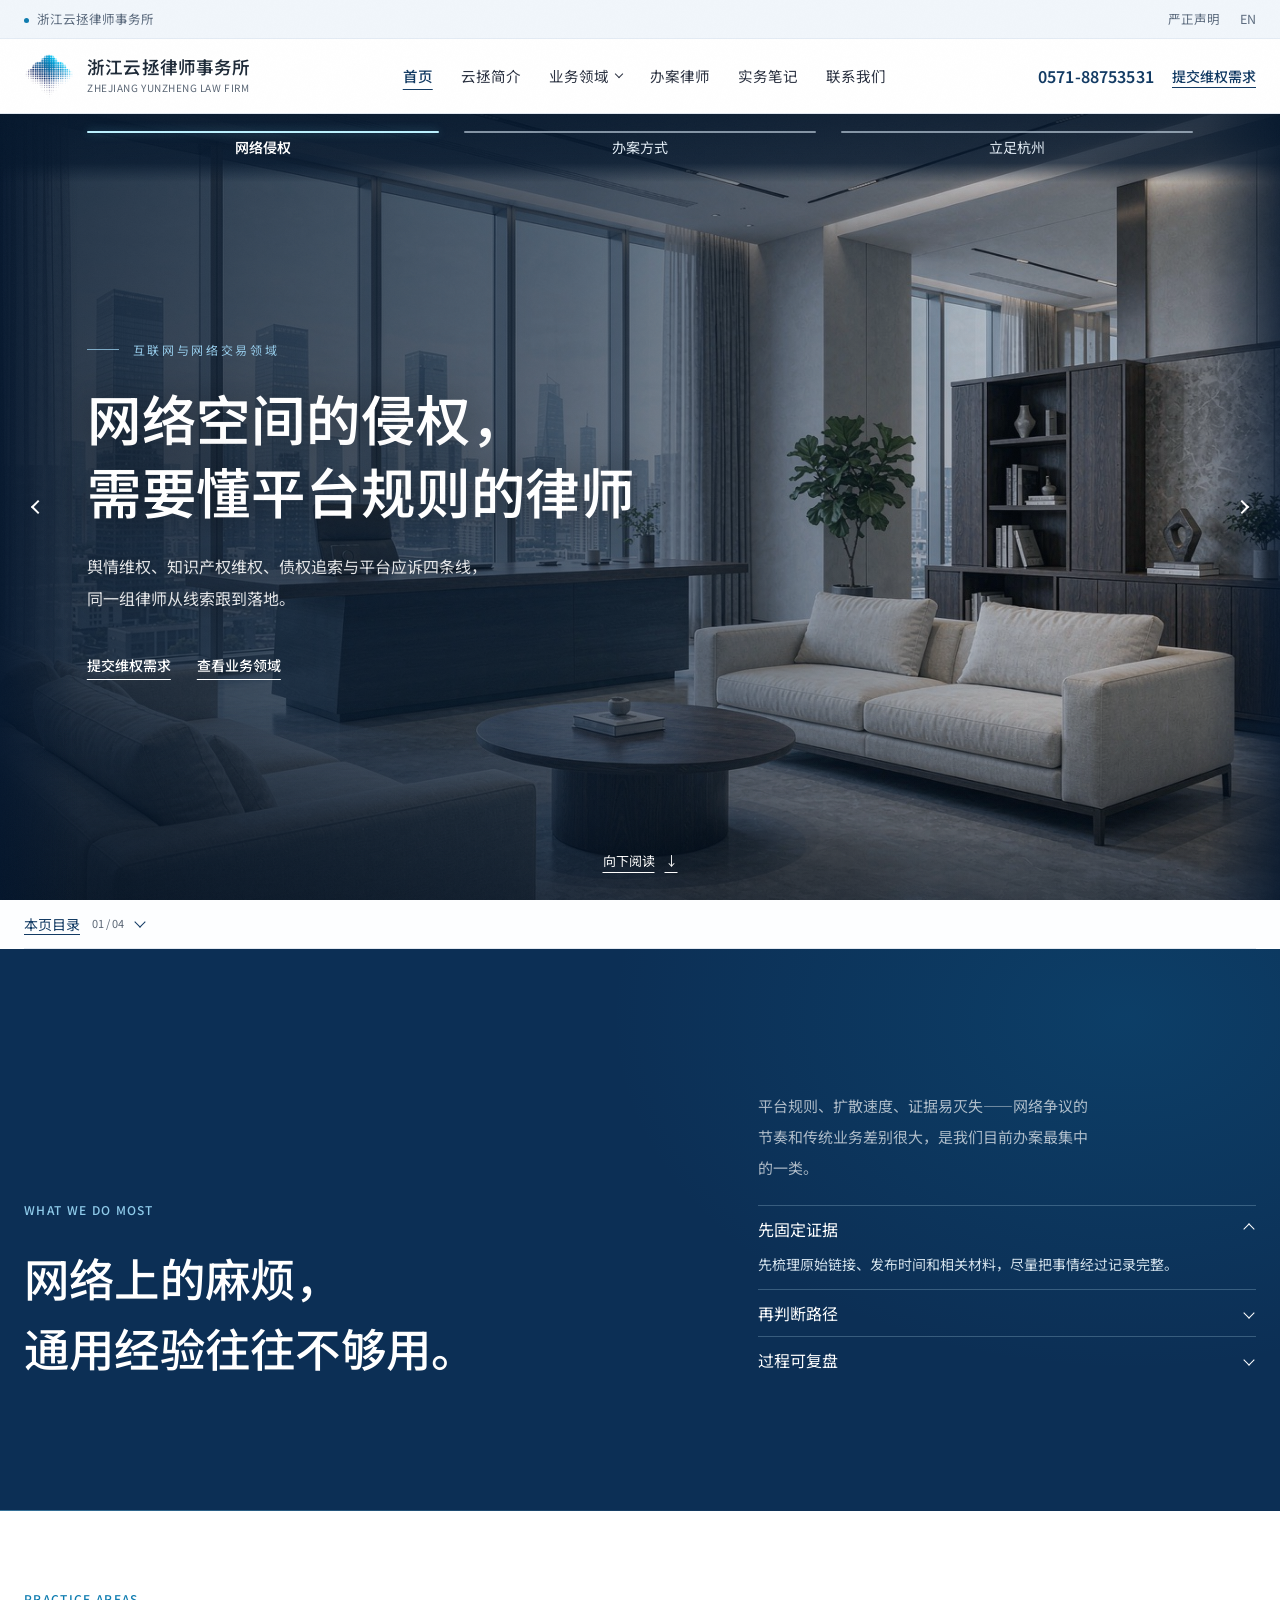
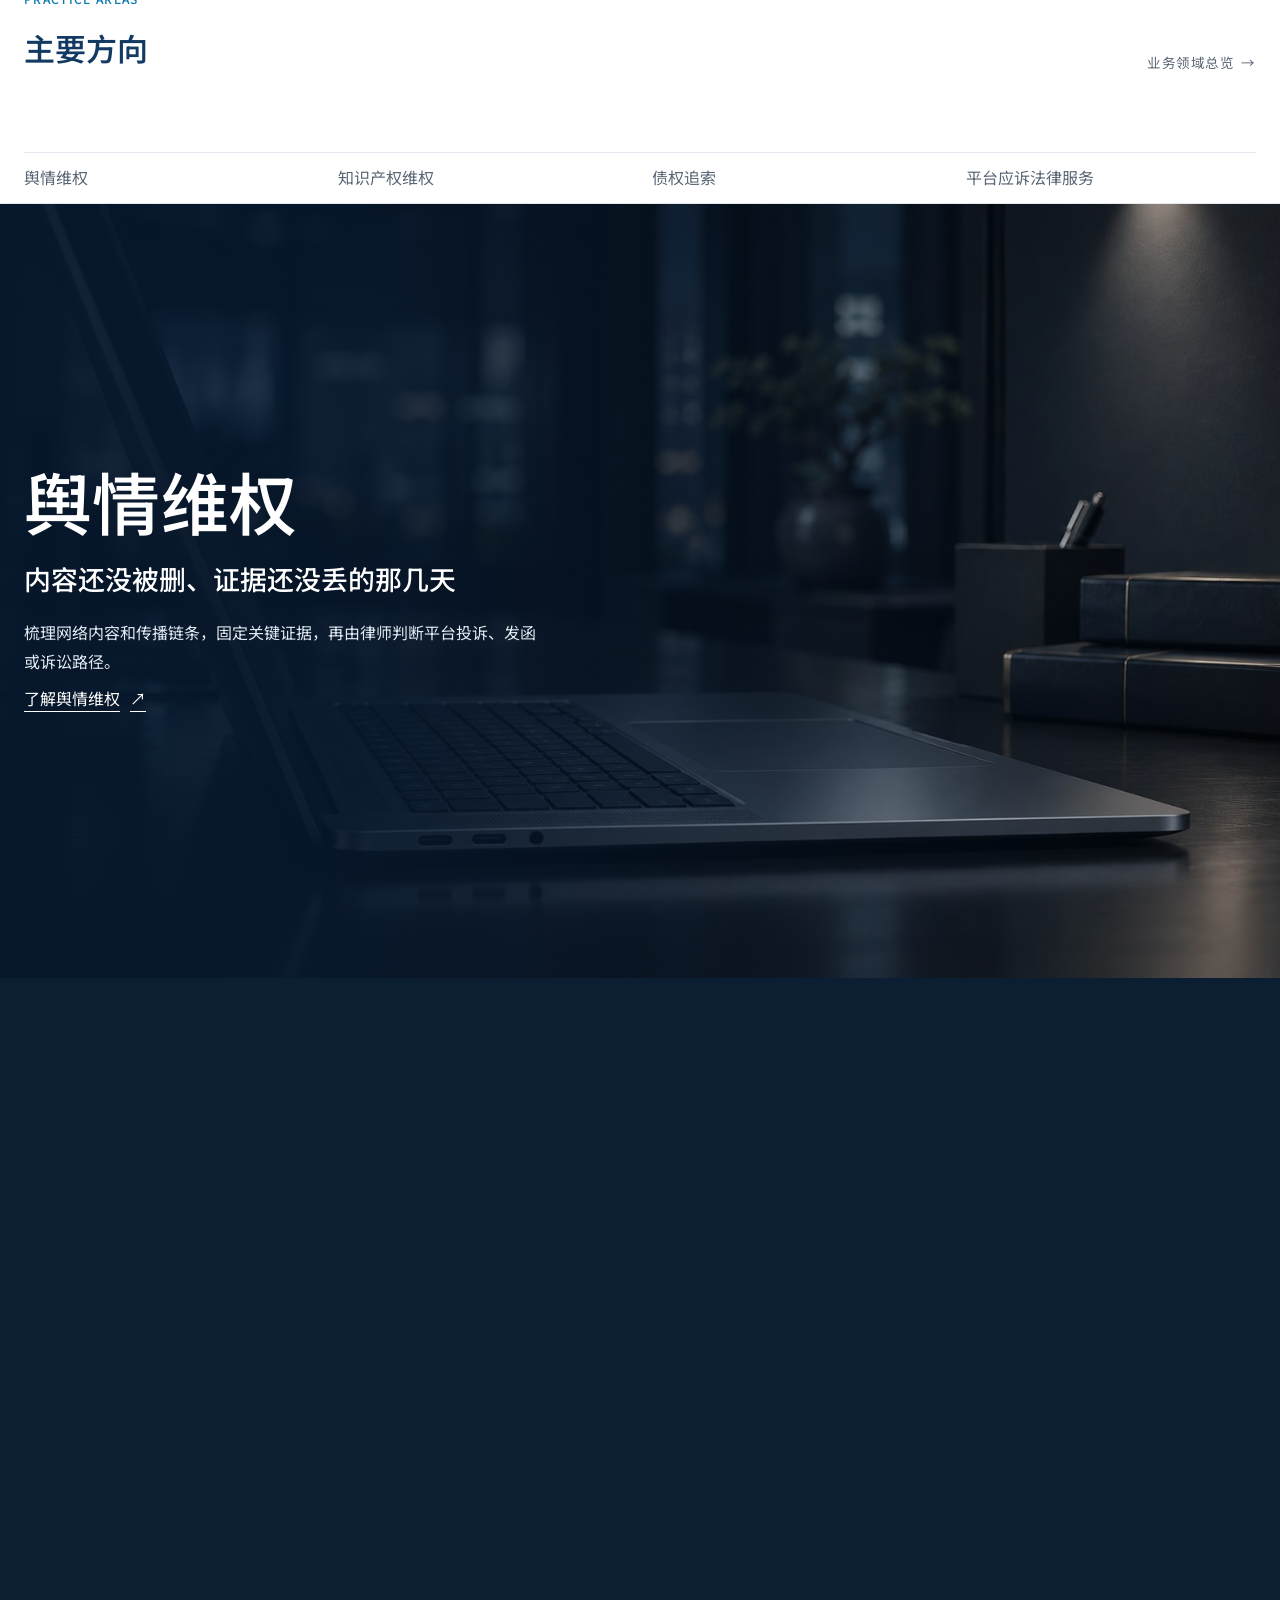
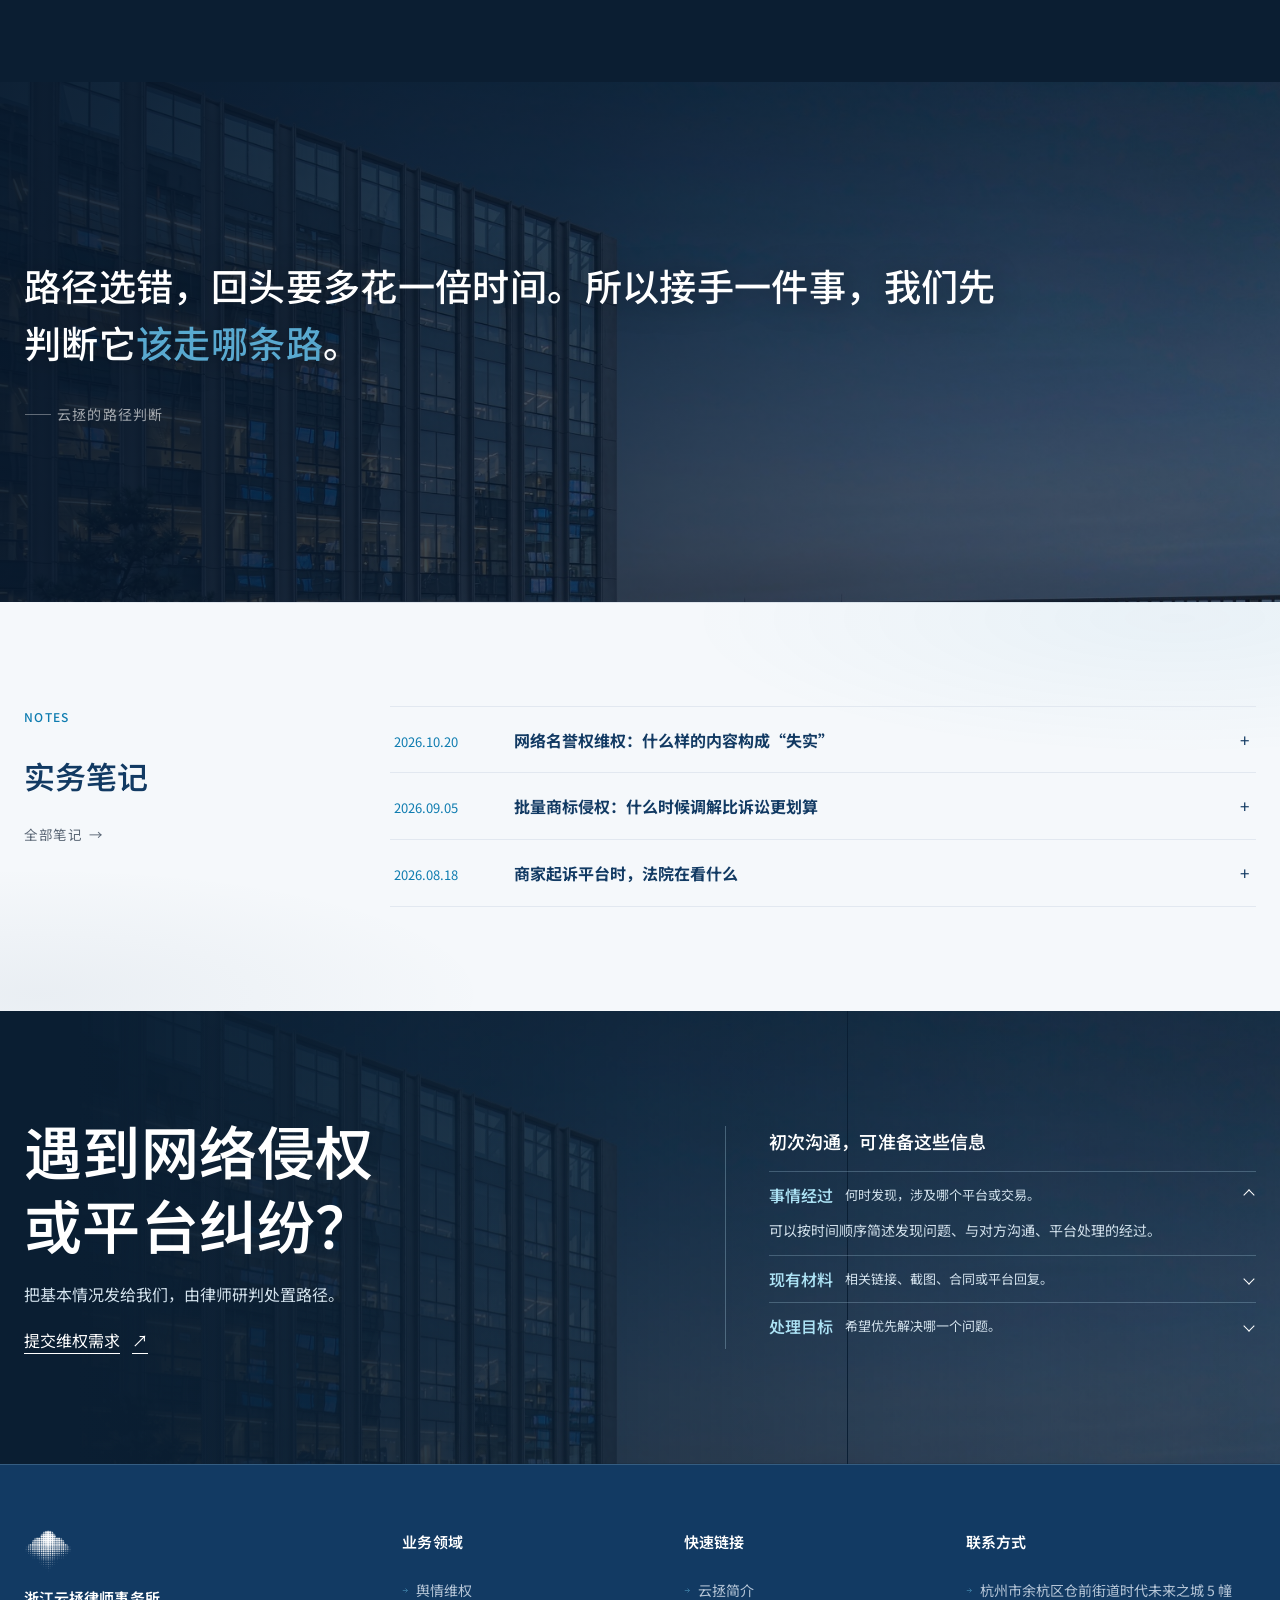
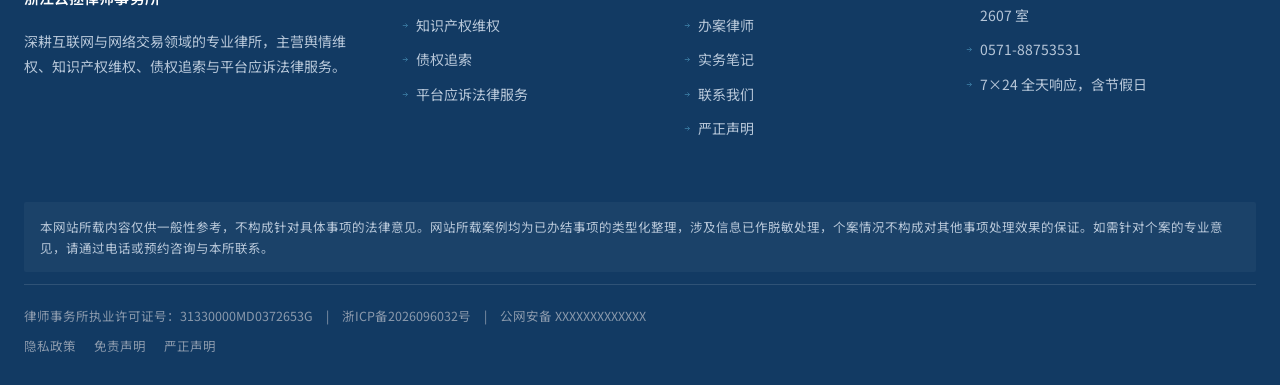
==== commit cc7ecab5: "Publish homepage carousel position controls" ====
--- a/index.html
+++ b/index.html
@@ -69,7 +69,7 @@
   ]
 }
 </script>
-<link rel="stylesheet" href="assets/interactions.css?v=16">
+<link rel="stylesheet" href="assets/interactions.css?v=18">
 <link rel="stylesheet" href="assets/refinement.css?v=2">
 </head>
 <body>
@@ -116,7 +116,12 @@
 
 
 <section class="hs" id="heroSlider" role="region" aria-roledescription="carousel" aria-label="云拯律师事务所首页轮播" tabindex="0">
-  <div class="hs-track">
+  <div class="hs-position" role="group" aria-label="首屏三组内容" hidden>
+    <button type="button" aria-controls="scene-network" aria-current="true">网络侵权</button>
+    <button type="button" aria-controls="scene-method">办案方式</button>
+    <button type="button" aria-controls="scene-hangzhou">立足杭州</button>
+  </div>
+  <div class="hs-track" id="hero-scenes">
 
     <article class="hs-slide is-active" id="scene-network" role="group" aria-roledescription="场景" aria-label="网络侵权">
       <div class="hs-media">
@@ -171,6 +176,12 @@
 
   </div>
 
+  <button class="hs-edge hs-edge-prev" type="button" aria-label="上一张" aria-controls="hero-scenes" hidden>
+    <span aria-hidden="true"></span>
+  </button>
+  <button class="hs-edge hs-edge-next" type="button" aria-label="下一张" aria-controls="hero-scenes" hidden>
+    <span aria-hidden="true"></span>
+  </button>
   <span class="hs-status" role="status"></span>
   <div class="hs-utilities">
     <a class="hs-read" href="#home-intro">向下阅读 <span aria-hidden="true">↓</span></a>
@@ -380,7 +391,7 @@
   <a href="contact.html" class="c2">提交需求</a>
 </div>
 
-<script src="assets/main.js?v=15"></script>
+<script src="assets/main.js?v=18"></script>
 <script src="assets/interactions.js?v=10"></script>
 </body>
 </html>
--- a/assets/interactions.css
+++ b/assets/interactions.css
@@ -310,9 +310,12 @@
   #heroSlider:not(.hs-browsing) .hs-slide.is-active .hs-inner .wrap > :nth-child(2) { animation-delay: 150ms; }
   #heroSlider:not(.hs-browsing) .hs-slide.is-active .hs-inner .wrap > :nth-child(3) { animation-delay: 265ms; }
   #heroSlider:not(.hs-browsing) .hs-slide.is-active .hs-inner .wrap > :nth-child(4) { animation-delay: 380ms; }
-  #heroSlider.hs-browsing .hs-slide.is-active .hs-media { animation: hero-dissolve 1.1s ease-in-out both; }
-  #heroSlider.hs-browsing .hs-slide.is-active .hs-inner { animation: arrival-fade .68s ease-out .14s both; }
-  #heroSlider.hs-browsing .hs-slide.is-active:focus-within .hs-inner { animation: none; }
+  #heroSlider.hs-browsing .hs-slide.is-active .hs-media { animation: hero-dissolve 1s ease-in-out both; }
+  #heroSlider.hs-browsing .hs-slide.is-active .hs-inner .wrap > * { animation: home-entry .96s cubic-bezier(.2,.65,.25,1) both; }
+  #heroSlider.hs-browsing .hs-slide.is-active .hs-inner .wrap > :nth-child(2) { animation-delay: .14s; }
+  #heroSlider.hs-browsing .hs-slide.is-active .hs-inner .wrap > :nth-child(3) { animation-delay: .26s; }
+  #heroSlider.hs-browsing .hs-slide.is-active .hs-inner .wrap > :nth-child(4) { animation-delay: .38s; }
+  #heroSlider.hs-browsing .hs-slide.is-active:focus-within .hs-inner .wrap > * { animation: none; }
   .section-in-view[data-enter="text"]:not(.stmt) > .wrap { animation: home-entry 1.18s ease-out both; }
   .stmt.section-in-view .stmt-lead h2 { animation: section-heading 1.2s cubic-bezier(.2,.65,.25,1) both; }
   .stmt.section-in-view .stmt-side { animation: home-entry 1.15s ease-out .15s both; }
@@ -369,12 +372,52 @@
 }
 
 /* 底层只保留旧照片。文案始终只有当前场景一层。 */
-#heroSlider { height: auto; min-height: 0; touch-action: pan-y pinch-zoom; }
+#heroSlider { --hero-edge-width: clamp(44px, 6vw, 82px); height: auto; min-height: 0; touch-action: pan-y pinch-zoom; }
 #heroSlider .hs-track { height: auto; }
-#heroSlider .hs-slide { height: max(450px, calc(100dvh - var(--headh))); min-height: 0; transition: none; }
+#heroSlider .hs-slide { height: auto; min-height: max(450px, calc(100dvh - var(--headh))); transition: none; }
 #heroSlider .hs-slide.is-previous { visibility: visible; opacity: 1; pointer-events: none; }
-#heroSlider .hs-slide.is-previous .hs-inner, #heroSlider .hs-slide.is-previous::after { display: none; }
-#heroSlider .hs-inner .wrap { width: 100%; padding-block: 24px 65px; }
+#heroSlider .hs-slide.is-previous .hs-inner { visibility: hidden; }
+#heroSlider .hs-slide.is-previous::after { display: none; }
+#heroSlider .hs-inner { position: relative; min-height: inherit; }
+#heroSlider .hs-inner .wrap { width: 100%; padding: 24px calc(var(--hero-edge-width) + 10px) 65px; }
+.hs-edge:not([hidden]) {
+  position: absolute; z-index: 4; inset-block: 0; width: var(--hero-edge-width);
+  display: grid; place-items: center;
+  padding: 0; border: 0; border-radius: 0; color: #fff; cursor: pointer;
+  background: linear-gradient(var(--hero-edge-direction), #04162dc2, #04162d0d 90%, transparent);
+}
+.hs-edge-prev { left: 0; --hero-edge-direction: 90deg; --hero-chevron: 225deg; }
+.hs-edge-next { right: 0; --hero-edge-direction: 270deg; --hero-chevron: 45deg; }
+.hs-edge:hover, .hs-edge:focus-visible {
+  background: linear-gradient(var(--hero-edge-direction), #04162df2, #04162d26 90%, transparent);
+}
+.hs-edge:focus-visible { outline: 2px solid #fff; outline-offset: -4px; }
+.hs-edge span {
+  width: 10px; height: 10px; border-top: 2px solid currentColor; border-right: 2px solid currentColor;
+  rotate: var(--hero-chevron);
+}
+.hs-position:not([hidden]) {
+  position: absolute; z-index: 5; inset: 0 0 auto;
+  display: grid; grid-template-columns: repeat(3, minmax(0, 1fr));
+  gap: clamp(8px, 2vw, 28px);
+  padding: 8px max(calc(var(--hero-edge-width) + 10px), (100% - 1120px) / 2) 16px;
+  background: linear-gradient(180deg, #06182dd9, #06182dbc 72%, transparent);
+  pointer-events: none;
+}
+.hs-position button {
+  display: grid; align-content: center; justify-items: center; gap: 5px; min-height: 44px; min-width: 0;
+  padding: 4px 0; border: 0; background: transparent; color: #e3edf6; font: inherit;
+  font-size: clamp(12px, 1.1vw, 14px); line-height: 1.3; text-align: center;
+  pointer-events: auto; cursor: pointer;
+}
+.hs-position button::before {
+  content: ''; width: 100%; height: 2px; border-radius: 2px; background: #ccddec9c;
+}
+.hs-position button[aria-current] { color: #fff; font-weight: 600; }
+.hs-position button[aria-current]::before { background: #bcf1ff; box-shadow: 0 0 8px #73cfe569; }
+.hs-position button:hover::before { background: #fff; }
+.hs-position button:focus-visible { outline: 2px solid #fff; outline-offset: 2px; }
+#heroSlider.hs-has-position .hs-inner .wrap { padding-top: 68px; }
 #heroSlider:focus-visible { outline: 2px solid #fff; outline-offset: -4px; }
 .hs-status { position: absolute; width: 1px; height: 1px; overflow: hidden; clip-path: inset(50%); white-space: nowrap; }
 
@@ -399,7 +442,7 @@
 .home-footer { border-top: 1px solid #b3d9eb38; }
 .home-footer .footer-mark { display: block; height: auto; margin-bottom: 12px; }
 @media(max-width:960px) {
-  #heroSlider .hs-slide { height: max(392px, calc(100dvh - var(--headh) - 66px)); }
+  #heroSlider .hs-slide { min-height: max(392px, calc(100dvh - var(--headh) - 66px)); }
   #heroSlider .hs-inner .wrap { padding-block: 12px 54px; }
   .hs-utilities { bottom: 9px; }
 }
